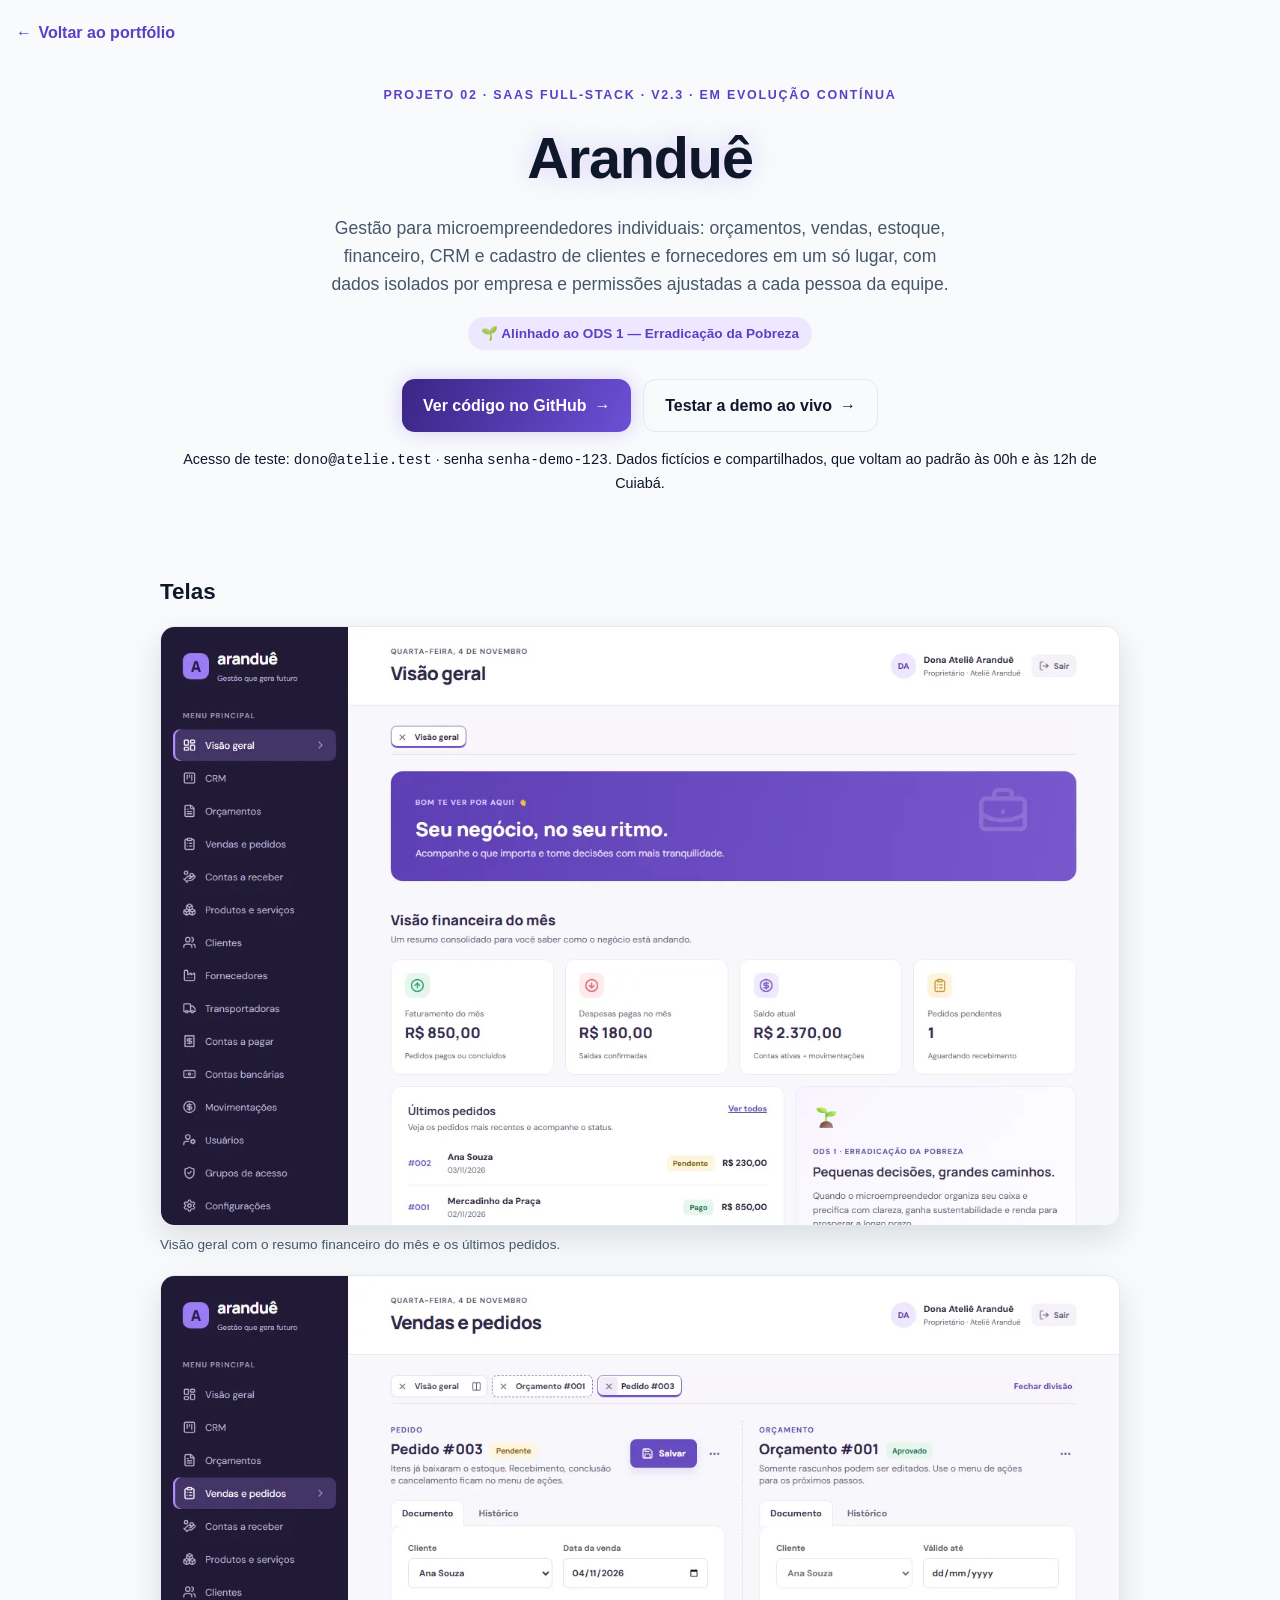
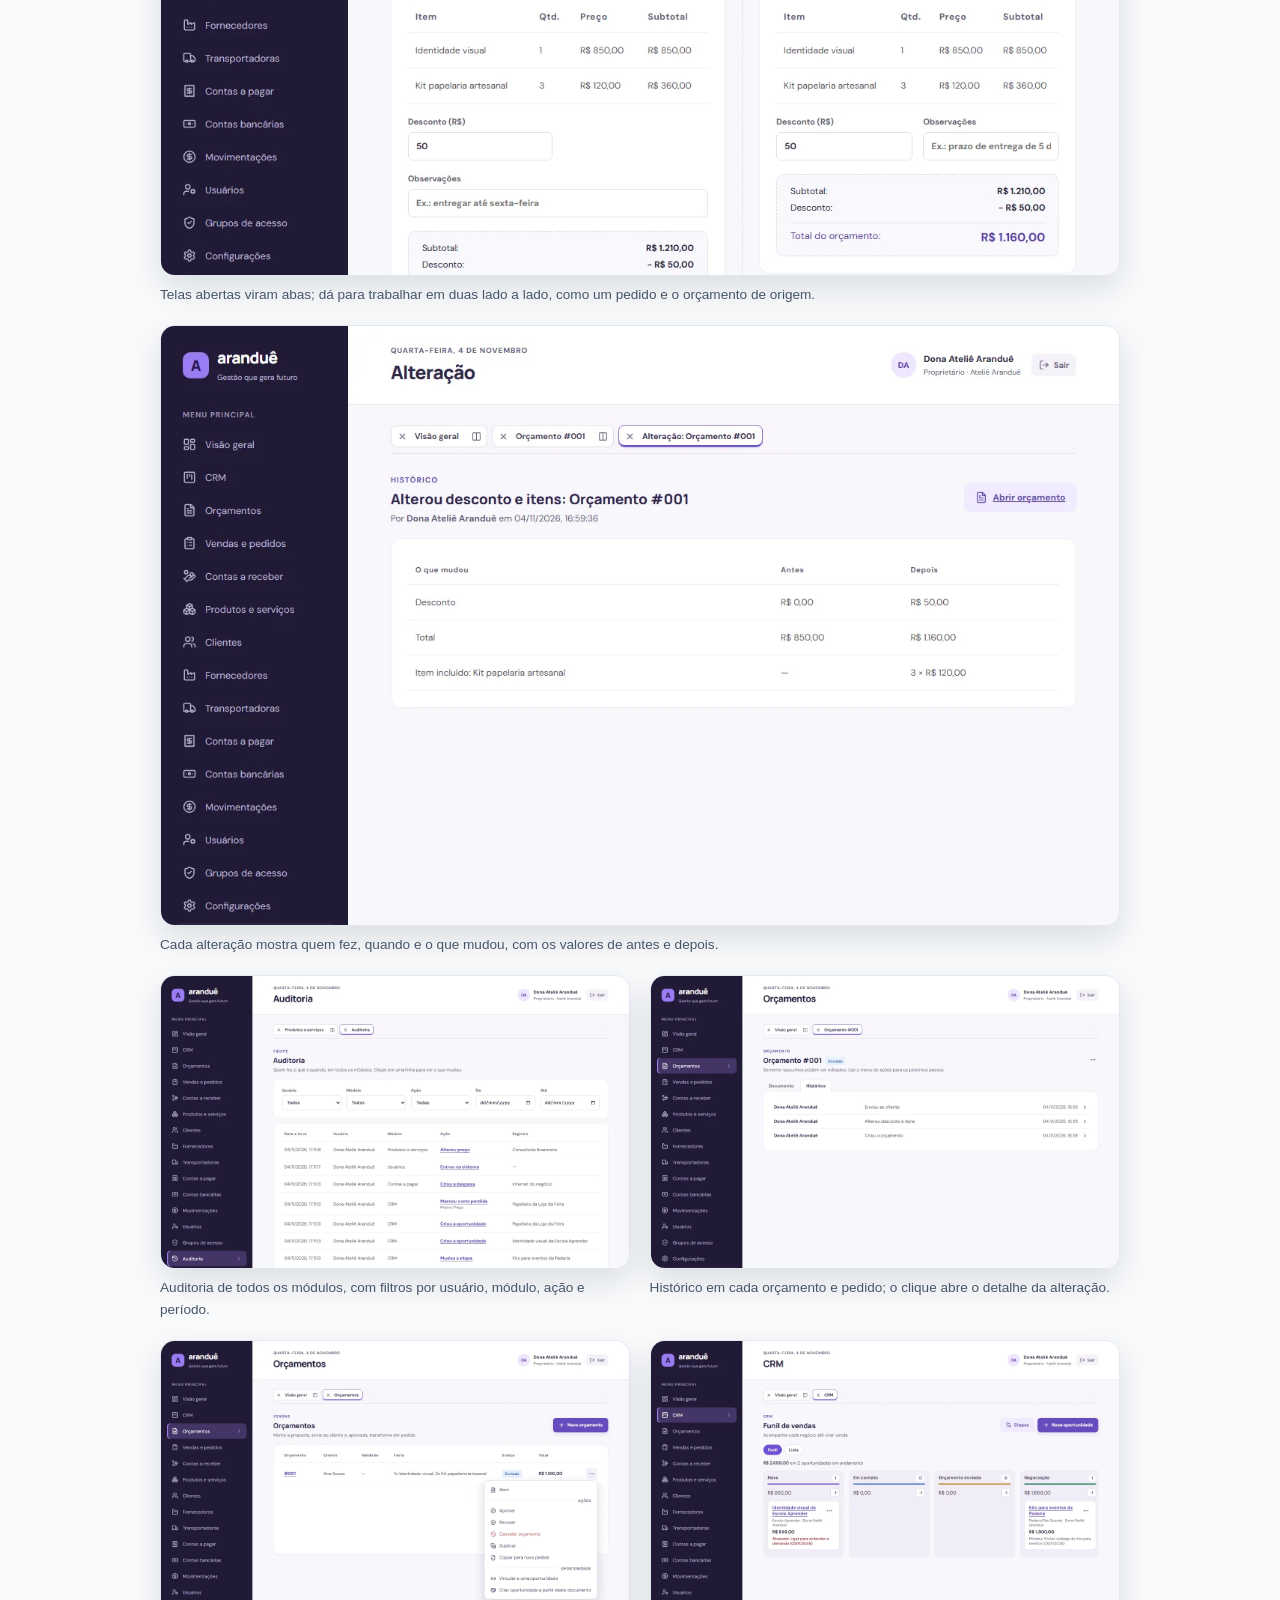
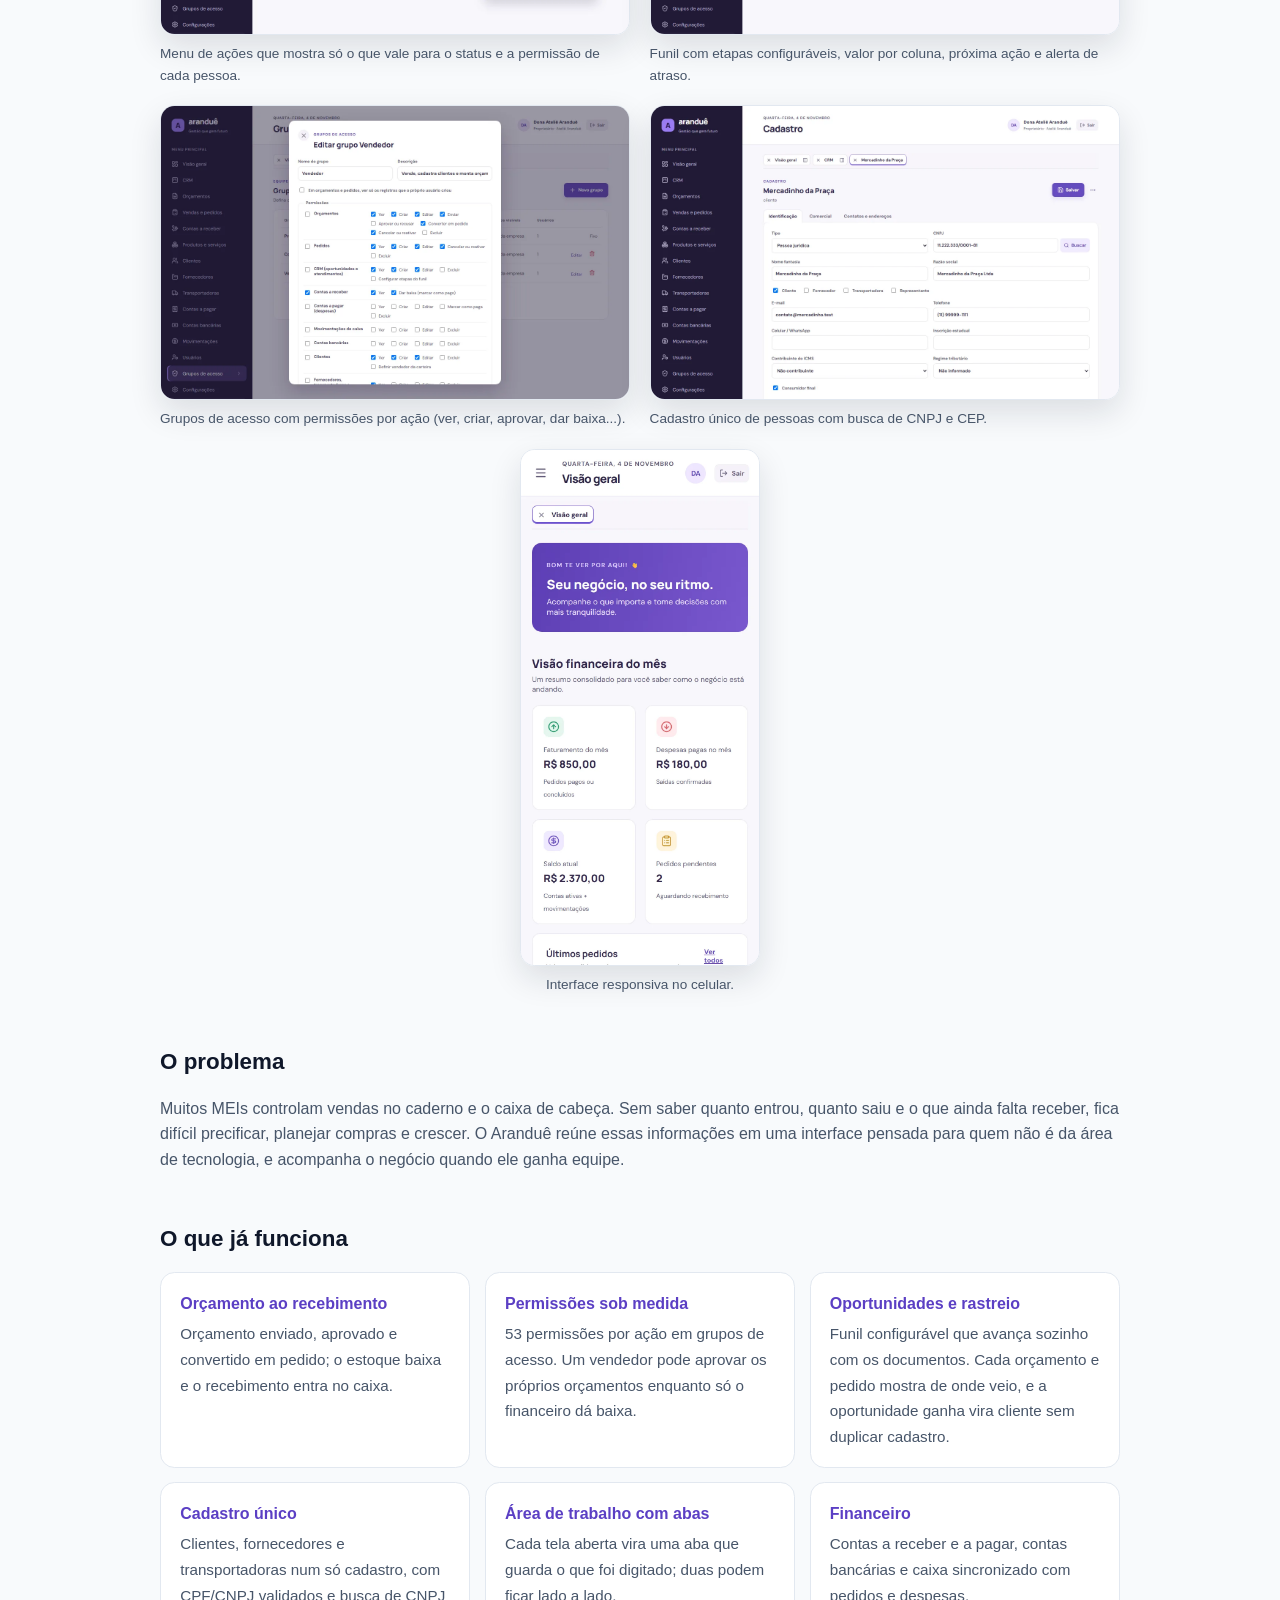
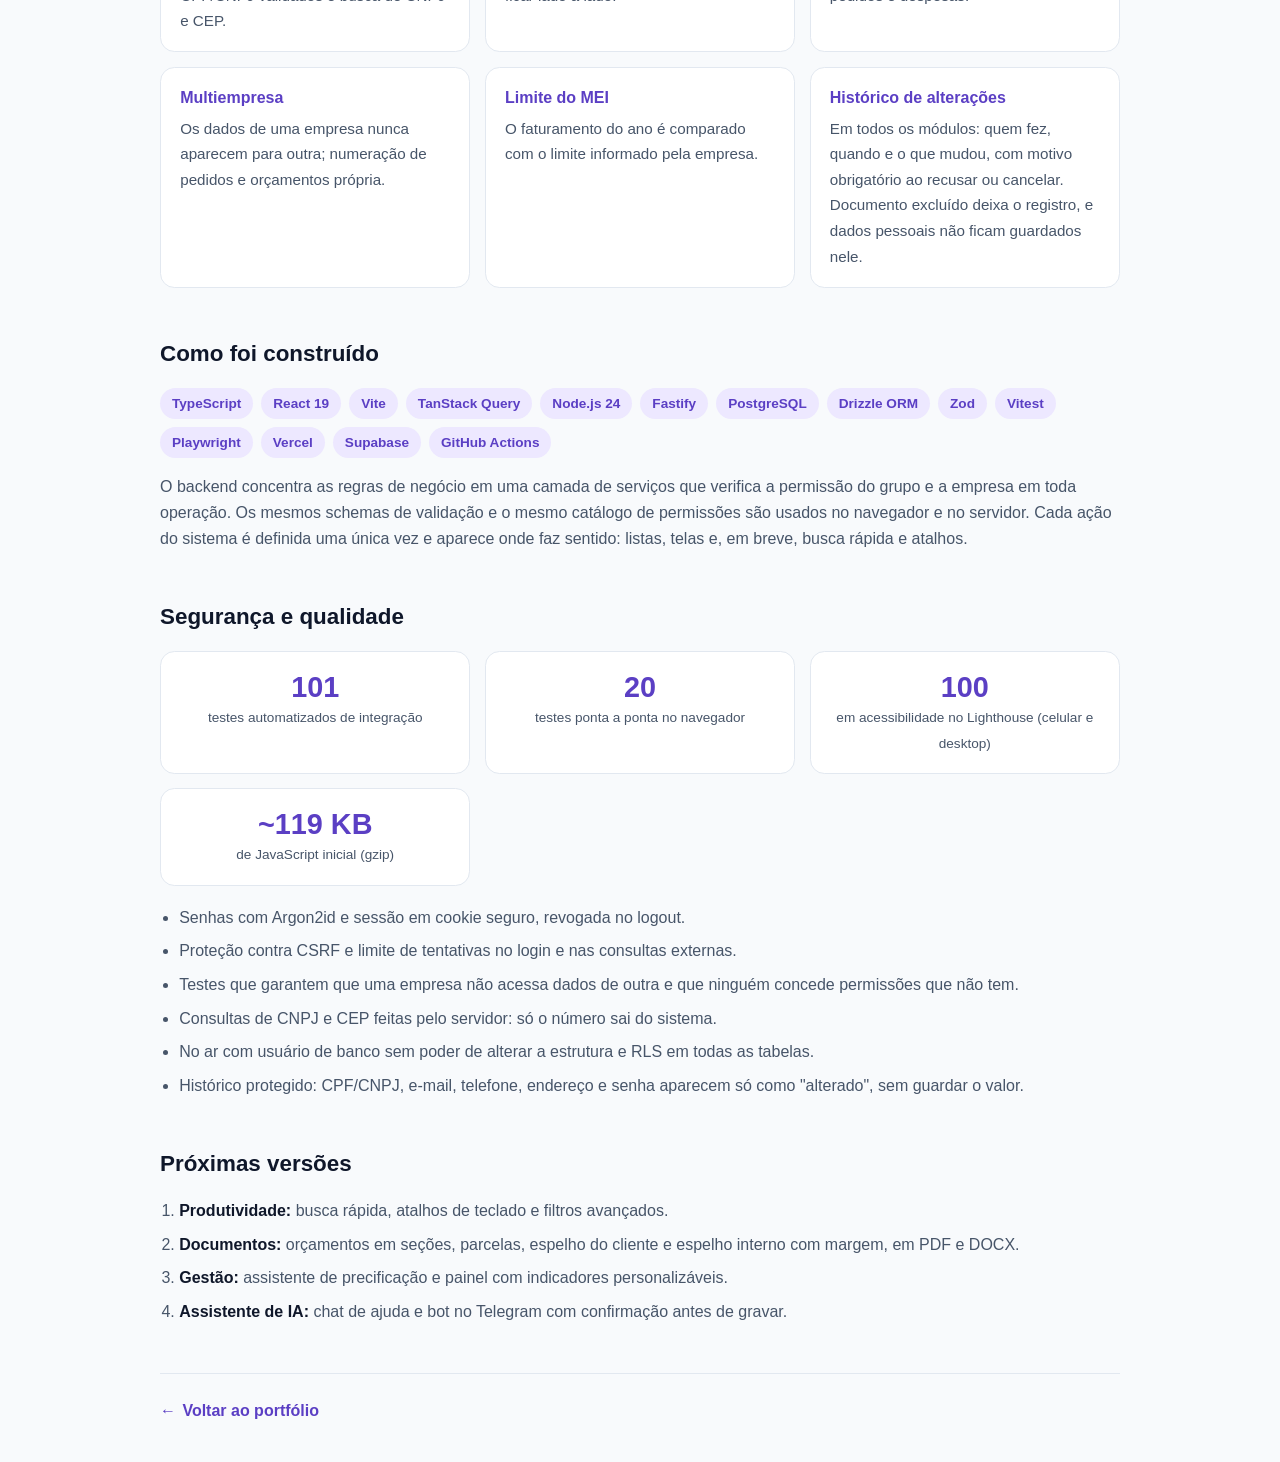
==== projetos/arandue.html @ af82938d "feat: demo ao vivo do Aranduê na vitrine Botão para a demonstração publicada, com o acesso de teste," ====
<!doctype html>
<html lang="pt-BR">
  <head>
    <meta charset="UTF-8" />
    <meta name="viewport" content="width=device-width, initial-scale=1.0" />
    <meta
      name="description"
      content="Aranduê: SaaS de gestão para MEIs com orçamentos, vendas, estoque, financeiro, CRM e histórico de alterações, multiempresa e com permissões por ação."
    />
    <title>Aranduê · Portfólio Nabor N Silva</title>
    <link rel="shortcut icon" href="../img/favicon.ico" type="image/x-icon" />
    <link rel="stylesheet" href="arandue/css/style.css" />
    <script>
      // Aplica o tema salvo no portfólio antes da página aparecer (evita piscar).
      if (localStorage.getItem("tema") === "escuro") {
        document.documentElement.classList.add("dark");
      }
    </script>
  </head>
  <body>
    <a class="voltar" href="../index.html"
      ><span aria-hidden="true">←</span> Voltar ao portfólio</a
    >

    <header class="hero">
      <p class="eyebrow">Projeto 02 · SaaS full-stack · v2.3 · em evolução contínua</p>
      <h1>Aranduê</h1>
      <p class="lead">
        Gestão para microempreendedores individuais: orçamentos, vendas,
        estoque, financeiro, CRM e cadastro de clientes e fornecedores em um só
        lugar, com dados isolados por empresa e permissões ajustadas a cada
        pessoa da equipe.
      </p>
      <p class="selo">
        <span aria-hidden="true">🌱</span> Alinhado ao ODS 1 — Erradicação da
        Pobreza
      </p>

      <div class="acoes">
        <a class="botao primario" href="https://github.com/nabornasc/Projeto-Final-Arandu-e-Recode">
          Ver código no GitHub <span aria-hidden="true">→</span>
        </a>
        <a class="botao secundario" href="https://arandue-mu.vercel.app">
          Testar a demo ao vivo <span aria-hidden="true">→</span>
        </a>
      </div>
      <p class="demo-acesso">
        Acesso de teste: <code>dono@atelie.test</code> · senha
        <code>senha-demo-123</code>. Dados fictícios e compartilhados, que voltam
        ao padrão às 00h e às 12h de Cuiabá.
      </p>
    </header>

    <main>
      <section aria-labelledby="titulo-telas">
        <h2 id="titulo-telas">Telas</h2>
        <div class="galeria">
          <figure class="galeria__larga">
            <img
              src="../img/arandue/dashboard.webp"
              alt="Visão geral do Aranduê com faturamento do mês, despesas pagas, saldo atual, pedidos pendentes e últimos pedidos."
              width="1280"
              height="800"
              loading="lazy"
            />
            <figcaption>Visão geral com o resumo financeiro do mês e os últimos pedidos.</figcaption>
          </figure>
          <figure class="galeria__larga">
            <img
              src="../img/arandue/lado-a-lado.webp"
              alt="Pedido e o orçamento que o originou abertos lado a lado, com abas das telas abertas no topo."
              width="1280"
              height="800"
              loading="lazy"
            />
            <figcaption>Telas abertas viram abas; dá para trabalhar em duas lado a lado, como um pedido e o orçamento de origem.</figcaption>
          </figure>
          <figure class="galeria__larga">
            <img
              src="../img/arandue/historico-detalhe.webp"
              alt="Detalhe de uma alteração em um orçamento: quem alterou, data e hora, e os valores de antes e depois do desconto, do total e dos itens."
              width="1280"
              height="800"
              loading="lazy"
            />
            <figcaption>Cada alteração mostra quem fez, quando e o que mudou, com os valores de antes e depois.</figcaption>
          </figure>
          <figure>
            <img
              src="../img/arandue/auditoria.webp"
              alt="Tela de auditoria com filtros por usuário, módulo, ação e período, e a lista de registros com data, hora e usuário."
              width="1280"
              height="800"
              loading="lazy"
            />
            <figcaption>Auditoria de todos os módulos, com filtros por usuário, módulo, ação e período.</figcaption>
          </figure>
          <figure>
            <img
              src="../img/arandue/historico.webp"
              alt="Aba Histórico de um orçamento com a lista de ações: criou, alterou e enviou ao cliente, com usuário e horário."
              width="1280"
              height="800"
              loading="lazy"
            />
            <figcaption>Histórico em cada orçamento e pedido; o clique abre o detalhe da alteração.</figcaption>
          </figure>
          <figure>
            <img
              src="../img/arandue/orcamentos.webp"
              alt="Lista de orçamentos com status e o menu de ações aberto: abrir, aprovar, recusar, cancelar, duplicar, copiar para pedido e vincular a uma oportunidade."
              width="1280"
              height="800"
              loading="lazy"
            />
            <figcaption>Menu de ações que mostra só o que vale para o status e a permissão de cada pessoa.</figcaption>
          </figure>
          <figure>
            <img
              src="../img/arandue/crm.webp"
              alt="Funil de vendas em colunas com oportunidades, valor total por etapa, responsável e próxima ação; ações atrasadas em destaque."
              width="1280"
              height="800"
              loading="lazy"
            />
            <figcaption>Funil com etapas configuráveis, valor por coluna, próxima ação e alerta de atraso.</figcaption>
          </figure>
          <figure>
            <img
              src="../img/arandue/permissoes.webp"
              alt="Edição de um grupo de acesso com a matriz de permissões por área e por ação."
              width="1280"
              height="800"
              loading="lazy"
            />
            <figcaption>Grupos de acesso com permissões por ação (ver, criar, aprovar, dar baixa...).</figcaption>
          </figure>
          <figure>
            <img
              src="../img/arandue/cadastro.webp"
              alt="Cadastro de cliente pessoa jurídica com CNPJ, busca na Receita, papéis e contatos."
              width="1280"
              height="800"
              loading="lazy"
            />
            <figcaption>Cadastro único de pessoas com busca de CNPJ e CEP.</figcaption>
          </figure>
          <figure class="galeria__celular">
            <img
              src="../img/arandue/mobile.webp"
              alt="Visão geral do Aranduê em tela de celular."
              width="780"
              height="1688"
              loading="lazy"
            />
            <figcaption>Interface responsiva no celular.</figcaption>
          </figure>
        </div>
      </section>

      <section aria-labelledby="titulo-problema">
        <h2 id="titulo-problema">O problema</h2>
        <p>
          Muitos MEIs controlam vendas no caderno e o caixa de cabeça. Sem
          saber quanto entrou, quanto saiu e o que ainda falta receber, fica
          difícil precificar, planejar compras e crescer. O Aranduê reúne essas
          informações em uma interface pensada para quem não é da área de
          tecnologia, e acompanha o negócio quando ele ganha equipe.
        </p>
      </section>

      <section aria-labelledby="titulo-funcionalidades">
        <h2 id="titulo-funcionalidades">O que já funciona</h2>
        <ul class="cartoes">
          <li>
            <strong>Orçamento ao recebimento</strong>
            <span
              >Orçamento enviado, aprovado e convertido em pedido; o estoque
              baixa e o recebimento entra no caixa.</span
            >
          </li>
          <li>
            <strong>Permissões sob medida</strong>
            <span
              >53 permissões por ação em grupos de acesso. Um vendedor pode
              aprovar os próprios orçamentos enquanto só o financeiro dá
              baixa.</span
            >
          </li>
          <li>
            <strong>Oportunidades e rastreio</strong>
            <span
              >Funil configurável que avança sozinho com os documentos. Cada
              orçamento e pedido mostra de onde veio, e a oportunidade ganha
              vira cliente sem duplicar cadastro.</span
            >
          </li>
          <li>
            <strong>Cadastro único</strong>
            <span
              >Clientes, fornecedores e transportadoras num só cadastro, com
              CPF/CNPJ validados e busca de CNPJ e CEP.</span
            >
          </li>
          <li>
            <strong>Área de trabalho com abas</strong>
            <span
              >Cada tela aberta vira uma aba que guarda o que foi digitado; duas
              podem ficar lado a lado.</span
            >
          </li>
          <li>
            <strong>Financeiro</strong>
            <span
              >Contas a receber e a pagar, contas bancárias e caixa
              sincronizado com pedidos e despesas.</span
            >
          </li>
          <li>
            <strong>Multiempresa</strong>
            <span
              >Os dados de uma empresa nunca aparecem para outra; numeração de
              pedidos e orçamentos própria.</span
            >
          </li>
          <li>
            <strong>Limite do MEI</strong>
            <span
              >O faturamento do ano é comparado com o limite informado pela
              empresa.</span
            >
          </li>
          <li>
            <strong>Histórico de alterações</strong>
            <span
              >Em todos os módulos: quem fez, quando e o que mudou, com motivo
              obrigatório ao recusar ou cancelar. Documento excluído deixa o
              registro, e dados pessoais não ficam guardados nele.</span
            >
          </li>
        </ul>
      </section>

      <section aria-labelledby="titulo-stack">
        <h2 id="titulo-stack">Como foi construído</h2>
        <ul class="tags" aria-label="Tecnologias">
          <li>TypeScript</li>
          <li>React 19</li>
          <li>Vite</li>
          <li>TanStack Query</li>
          <li>Node.js 24</li>
          <li>Fastify</li>
          <li>PostgreSQL</li>
          <li>Drizzle ORM</li>
          <li>Zod</li>
          <li>Vitest</li>
          <li>Playwright</li>
          <li>Vercel</li>
          <li>Supabase</li>
          <li>GitHub Actions</li>
        </ul>
        <p>
          O backend concentra as regras de negócio em uma camada de serviços
          que verifica a permissão do grupo e a empresa em toda operação. Os
          mesmos schemas de validação e o mesmo catálogo de permissões são
          usados no navegador e no servidor. Cada ação do sistema é definida
          uma única vez e aparece onde faz sentido: listas, telas e, em breve,
          busca rápida e atalhos.
        </p>
      </section>

      <section aria-labelledby="titulo-qualidade">
        <h2 id="titulo-qualidade">Segurança e qualidade</h2>
        <ul class="numeros">
          <li><strong>101</strong><span>testes automatizados de integração</span></li>
          <li><strong>20</strong><span>testes ponta a ponta no navegador</span></li>
          <li><strong>100</strong><span>em acessibilidade no Lighthouse (celular e desktop)</span></li>
          <li><strong>~119 KB</strong><span>de JavaScript inicial (gzip)</span></li>
        </ul>
        <ul class="lista">
          <li>Senhas com Argon2id e sessão em cookie seguro, revogada no logout.</li>
          <li>Proteção contra CSRF e limite de tentativas no login e nas consultas externas.</li>
          <li>Testes que garantem que uma empresa não acessa dados de outra e que ninguém concede permissões que não tem.</li>
          <li>Consultas de CNPJ e CEP feitas pelo servidor: só o número sai do sistema.</li>
          <li>No ar com usuário de banco sem poder de alterar a estrutura e RLS em todas as tabelas.</li>
          <li>Histórico protegido: CPF/CNPJ, e-mail, telefone, endereço e senha aparecem só como "alterado", sem guardar o valor.</li>
        </ul>
      </section>

      <section aria-labelledby="titulo-proximos">
        <h2 id="titulo-proximos">Próximas versões</h2>
        <ol class="roteiro">
          <li><strong>Produtividade:</strong> busca rápida, atalhos de teclado e filtros avançados.</li>
          <li><strong>Documentos:</strong> orçamentos em seções, parcelas, espelho do cliente e espelho interno com margem, em PDF e DOCX.</li>
          <li><strong>Gestão:</strong> assistente de precificação e painel com indicadores personalizáveis.</li>
          <li><strong>Assistente de IA:</strong> chat de ajuda e bot no Telegram com confirmação antes de gravar.</li>
        </ol>
      </section>
    </main>

    <footer>
      <a class="voltar" href="../index.html"
        ><span aria-hidden="true">←</span> Voltar ao portfólio</a
      >
    </footer>
  </body>
</html>
---- projetos/arandue/css/style.css ----
/* Página-vitrine do Aranduê. Segue o tema claro/escuro do portfólio (chave "tema"). */

:root {
  --fundo: #f8fafc;
  --texto: #0f172a;
  --suave: #475569;
  --cartao: #ffffff;
  --borda: #e2e8f0;
  --roxo: #5b3fc4;
  --roxo-claro: #ede8ff;
  --neon: rgba(155, 124, 244, 0.35);
  font-family: "Segoe UI", Tahoma, Geneva, Verdana, sans-serif;
}

:root.dark {
  --fundo: #0f172a;
  --texto: #e2e8f0;
  --suave: #a5b4c8;
  --cartao: #16213a;
  --borda: #26324d;
  --roxo: #c4b2ff;
  --roxo-claro: #2a2350;
  --neon: rgba(155, 124, 244, 0.45);
}

* {
  box-sizing: border-box;
}

body {
  margin: 0;
  min-height: 100vh;
  background: var(--fundo);
  color: var(--texto);
  line-height: 1.6;
  transition:
    background-color 0.3s ease,
    color 0.3s ease;
}

.voltar {
  display: inline-flex;
  gap: 0.4rem;
  margin: 1.25rem 1rem 0;
  color: var(--roxo);
  font-weight: 600;
  text-decoration: none;
}

.voltar:hover {
  text-decoration: underline;
}

.hero,
main,
footer {
  width: min(100% - 2rem, 60rem);
  margin: 0 auto;
}

.hero {
  padding: 2.5rem 0 1rem;
  text-align: center;
}

.eyebrow {
  margin: 0;
  color: var(--roxo);
  font-size: 0.78rem;
  font-weight: 700;
  letter-spacing: 0.14em;
  text-transform: uppercase;
}

.hero h1 {
  margin: 0.4rem 0 0.6rem;
  font-size: clamp(2.4rem, 7vw, 3.6rem);
  font-weight: 800;
  letter-spacing: -0.02em;
  text-shadow: 0 0 1.5rem var(--neon);
}

.lead {
  max-width: 40rem;
  margin: 0 auto;
  color: var(--suave);
  font-size: 1.1rem;
}

.selo {
  display: inline-block;
  margin: 1.2rem 0 0;
  padding: 0.35rem 0.8rem;
  border-radius: 999px;
  background: var(--roxo-claro);
  color: var(--roxo);
  font-size: 0.85rem;
  font-weight: 600;
}

.acoes {
  display: flex;
  flex-wrap: wrap;
  justify-content: center;
  gap: 0.75rem;
  margin-top: 1.8rem;
}

.botao {
  display: inline-flex;
  align-items: center;
  gap: 0.5rem;
  padding: 0.8rem 1.3rem;
  border-radius: 0.8rem;
  font-weight: 700;
  text-decoration: none;
}

.botao.primario {
  background: linear-gradient(115deg, #3b2585, #6d4fd6);
  color: #ffffff;
  box-shadow: 0 0 1.2rem var(--neon);
  transition:
    transform 0.25s ease,
    box-shadow 0.25s ease;
}

.botao.primario:hover {
  transform: translateY(-2px);
  box-shadow: 0 0 2rem var(--neon);
}

.botao.primario:focus-visible,
.voltar:focus-visible {
  outline: 3px solid var(--roxo);
  outline-offset: 4px;
}

.botao.secundario {
  border: 1px solid var(--borda);
  color: inherit;
}

.botao.secundario:hover,
.botao.secundario:focus-visible {
  border-color: currentColor;
}

.demo-acesso {
  margin-top: 1rem;
  font-size: 0.9rem;
  overflow-wrap: anywhere;
}

.botao.desativado {
  border: 1px dashed var(--borda);
  color: var(--suave);
  cursor: not-allowed;
}

section {
  margin-top: 3rem;
}

h2 {
  margin: 0 0 1rem;
  font-size: 1.4rem;
}

section > p {
  color: var(--suave);
}

/* Galeria */

.galeria {
  display: grid;
  grid-template-columns: repeat(2, minmax(0, 1fr));
  gap: 1.2rem;
}

.galeria figure {
  margin: 0;
}

.galeria img {
  display: block;
  width: 100%;
  height: auto;
  border: 1px solid var(--borda);
  border-radius: 0.9rem;
  box-shadow: 0 0.8rem 2rem rgba(15, 23, 42, 0.12);
}

.galeria figcaption {
  margin-top: 0.5rem;
  color: var(--suave);
  font-size: 0.85rem;
}

.galeria__larga,
.galeria__celular {
  grid-column: 1 / -1;
}

.galeria__celular img {
  max-width: 15rem;
  margin: 0 auto;
}

.galeria__celular figcaption {
  text-align: center;
}

/* Cartões de funcionalidades */

.cartoes {
  display: grid;
  grid-template-columns: repeat(auto-fit, minmax(15rem, 1fr));
  gap: 0.9rem;
  margin: 0;
  padding: 0;
  list-style: none;
}

.cartoes li {
  padding: 1.1rem 1.2rem;
  border: 1px solid var(--borda);
  border-radius: 0.9rem;
  background: var(--cartao);
}

.cartoes strong {
  display: block;
  margin-bottom: 0.3rem;
  color: var(--roxo);
}

.cartoes span {
  color: var(--suave);
  font-size: 0.95rem;
}

/* Tecnologias */

.tags {
  display: flex;
  flex-wrap: wrap;
  gap: 0.5rem;
  margin: 0 0 1rem;
  padding: 0;
  list-style: none;
}

.tags li {
  padding: 0.3rem 0.75rem;
  border-radius: 999px;
  background: var(--roxo-claro);
  color: var(--roxo);
  font-size: 0.85rem;
  font-weight: 600;
}

/* Números */

.numeros {
  display: grid;
  grid-template-columns: repeat(3, 1fr);
  gap: 0.9rem;
  margin: 0 0 1.2rem;
  padding: 0;
  list-style: none;
}

.numeros li {
  padding: 1.1rem;
  border: 1px solid var(--borda);
  border-radius: 0.9rem;
  background: var(--cartao);
  text-align: center;
}

.numeros strong {
  display: block;
  color: var(--roxo);
  font-size: 1.8rem;
  line-height: 1.2;
}

.numeros span {
  color: var(--suave);
  font-size: 0.85rem;
}

.lista,
.roteiro {
  margin: 0;
  padding-left: 1.2rem;
  color: var(--suave);
}

.lista li,
.roteiro li {
  margin-bottom: 0.5rem;
}

.roteiro strong {
  color: var(--texto);
}

footer {
  margin-top: 3rem;
  padding: 1.5rem 0 2.5rem;
  border-top: 1px solid var(--borda);
}

footer .voltar {
  margin: 0;
}

@media (max-width: 640px) {
  .galeria,
  .numeros {
    grid-template-columns: 1fr;
  }

  .hero {
    padding-top: 1.5rem;
  }
}

@media (prefers-reduced-motion: reduce) {
  body,
  .botao.primario {
    transition: none;
  }

  .botao.primario:hover {
    transform: none;
  }
}
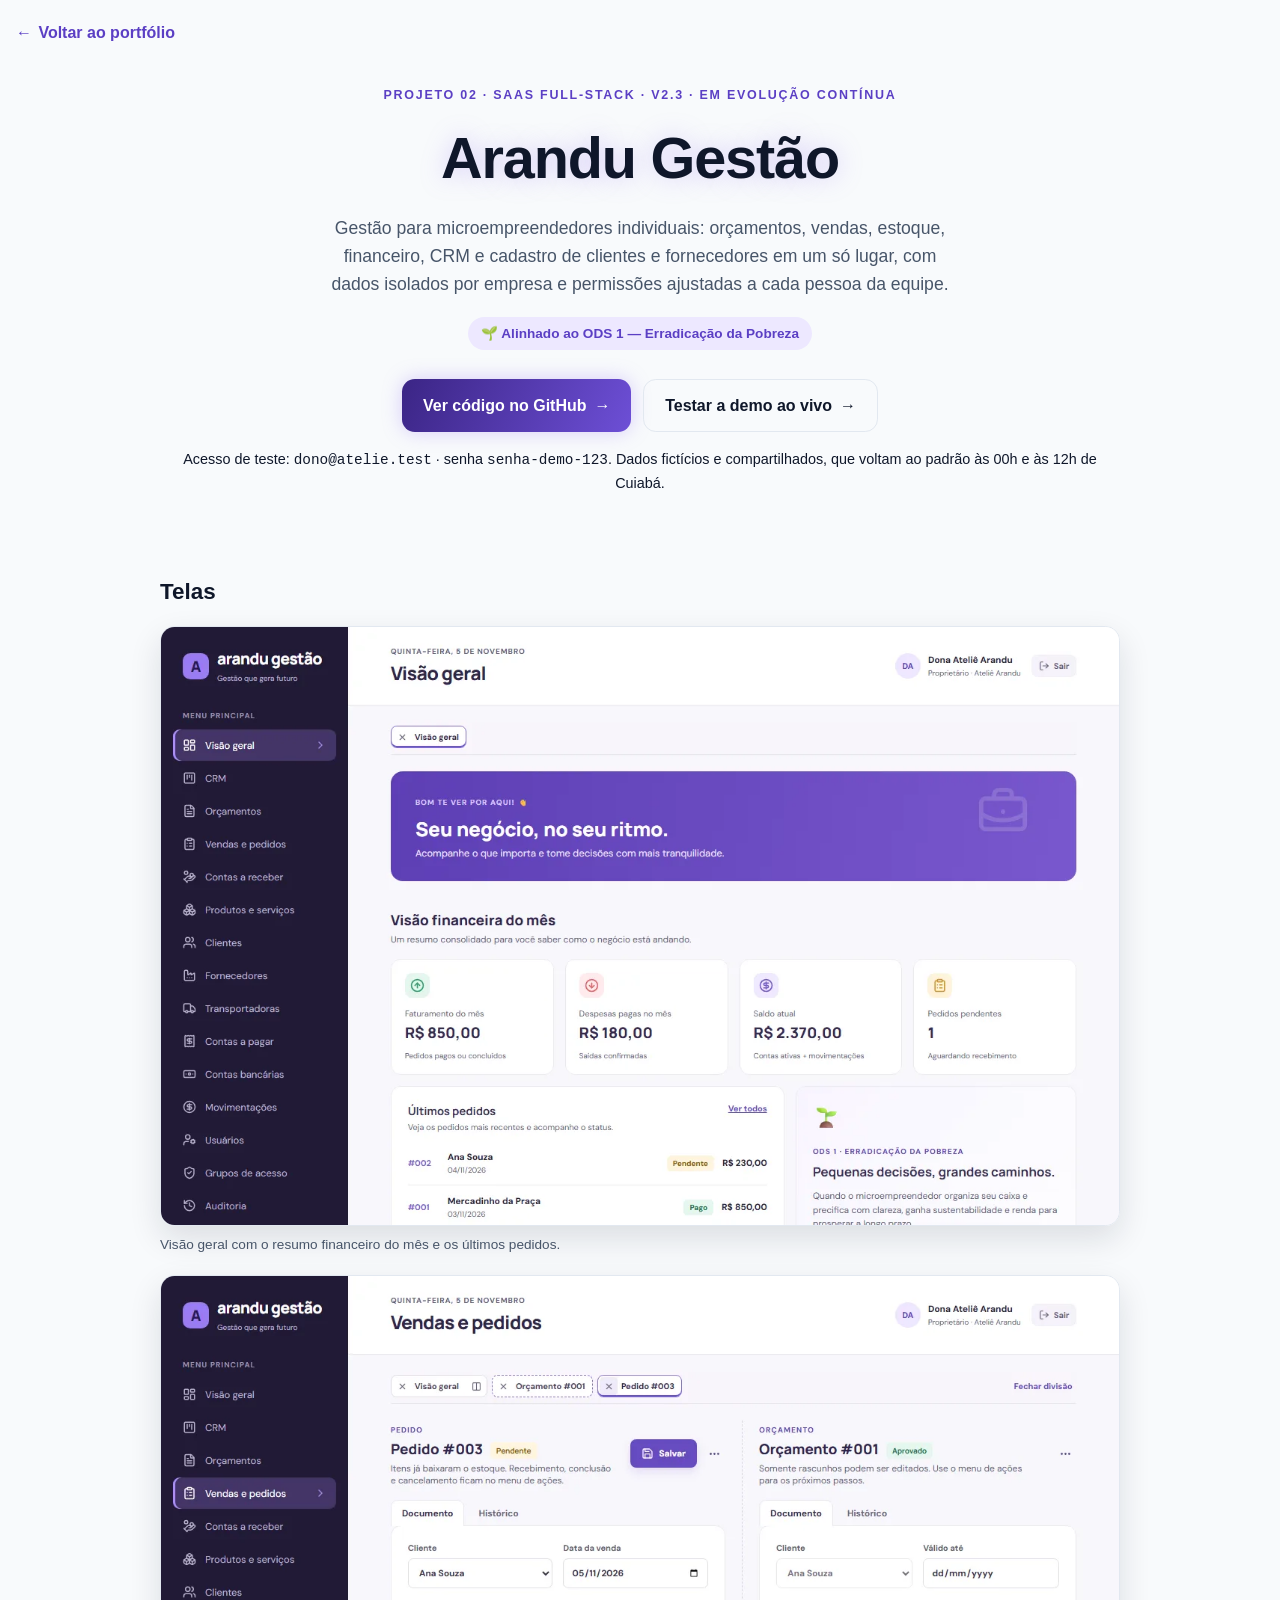
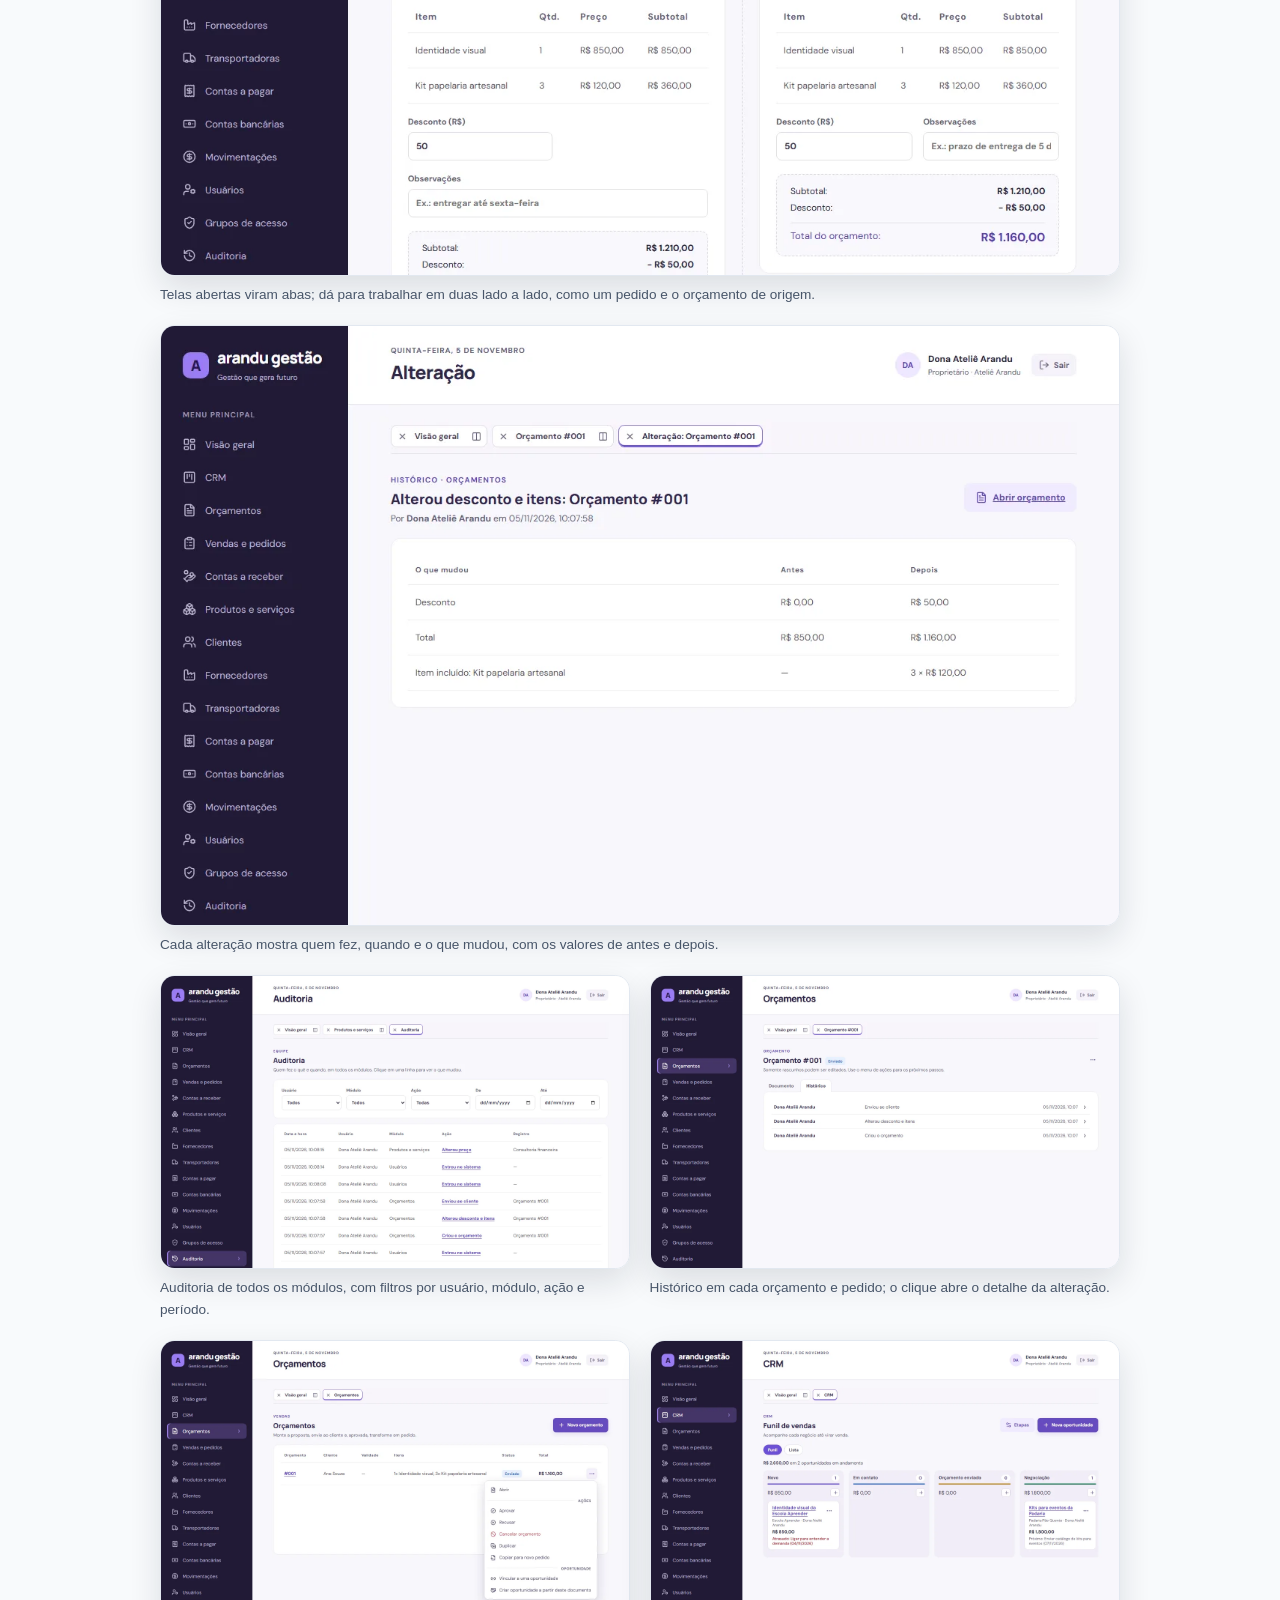
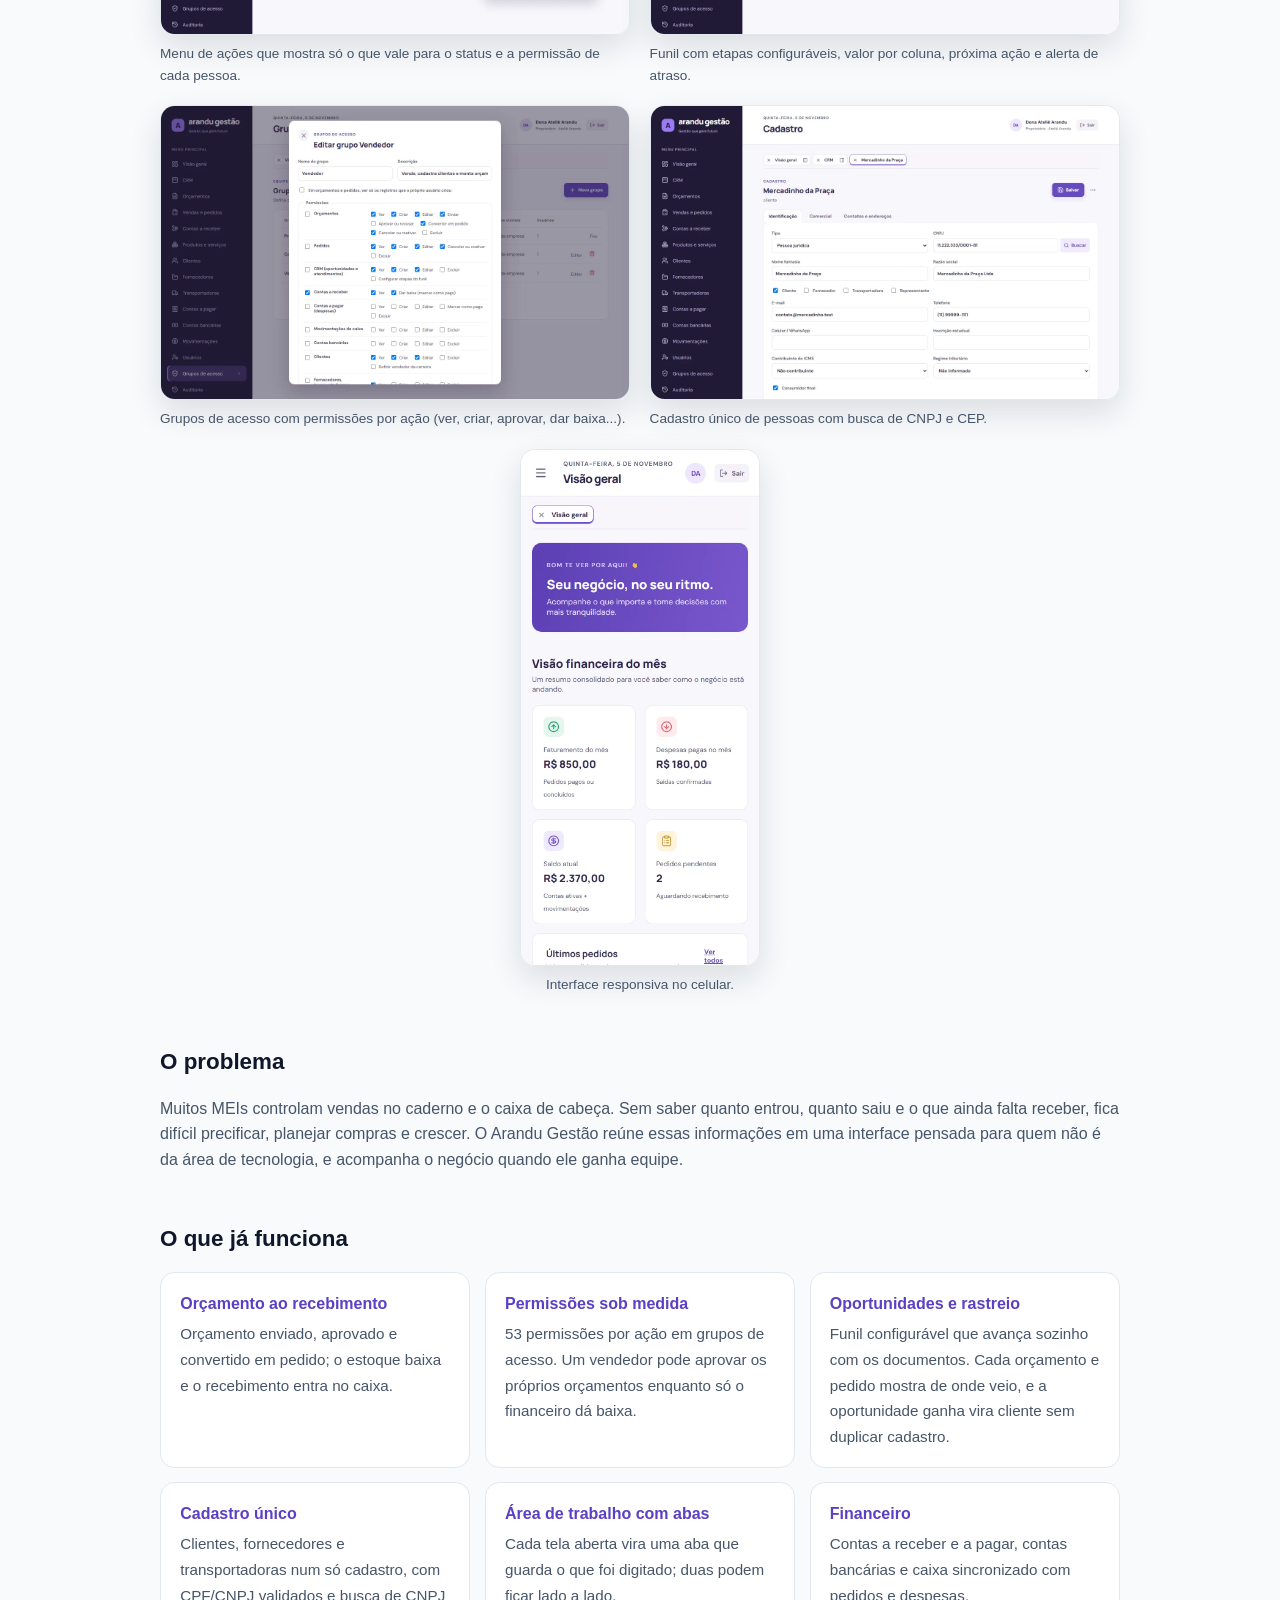
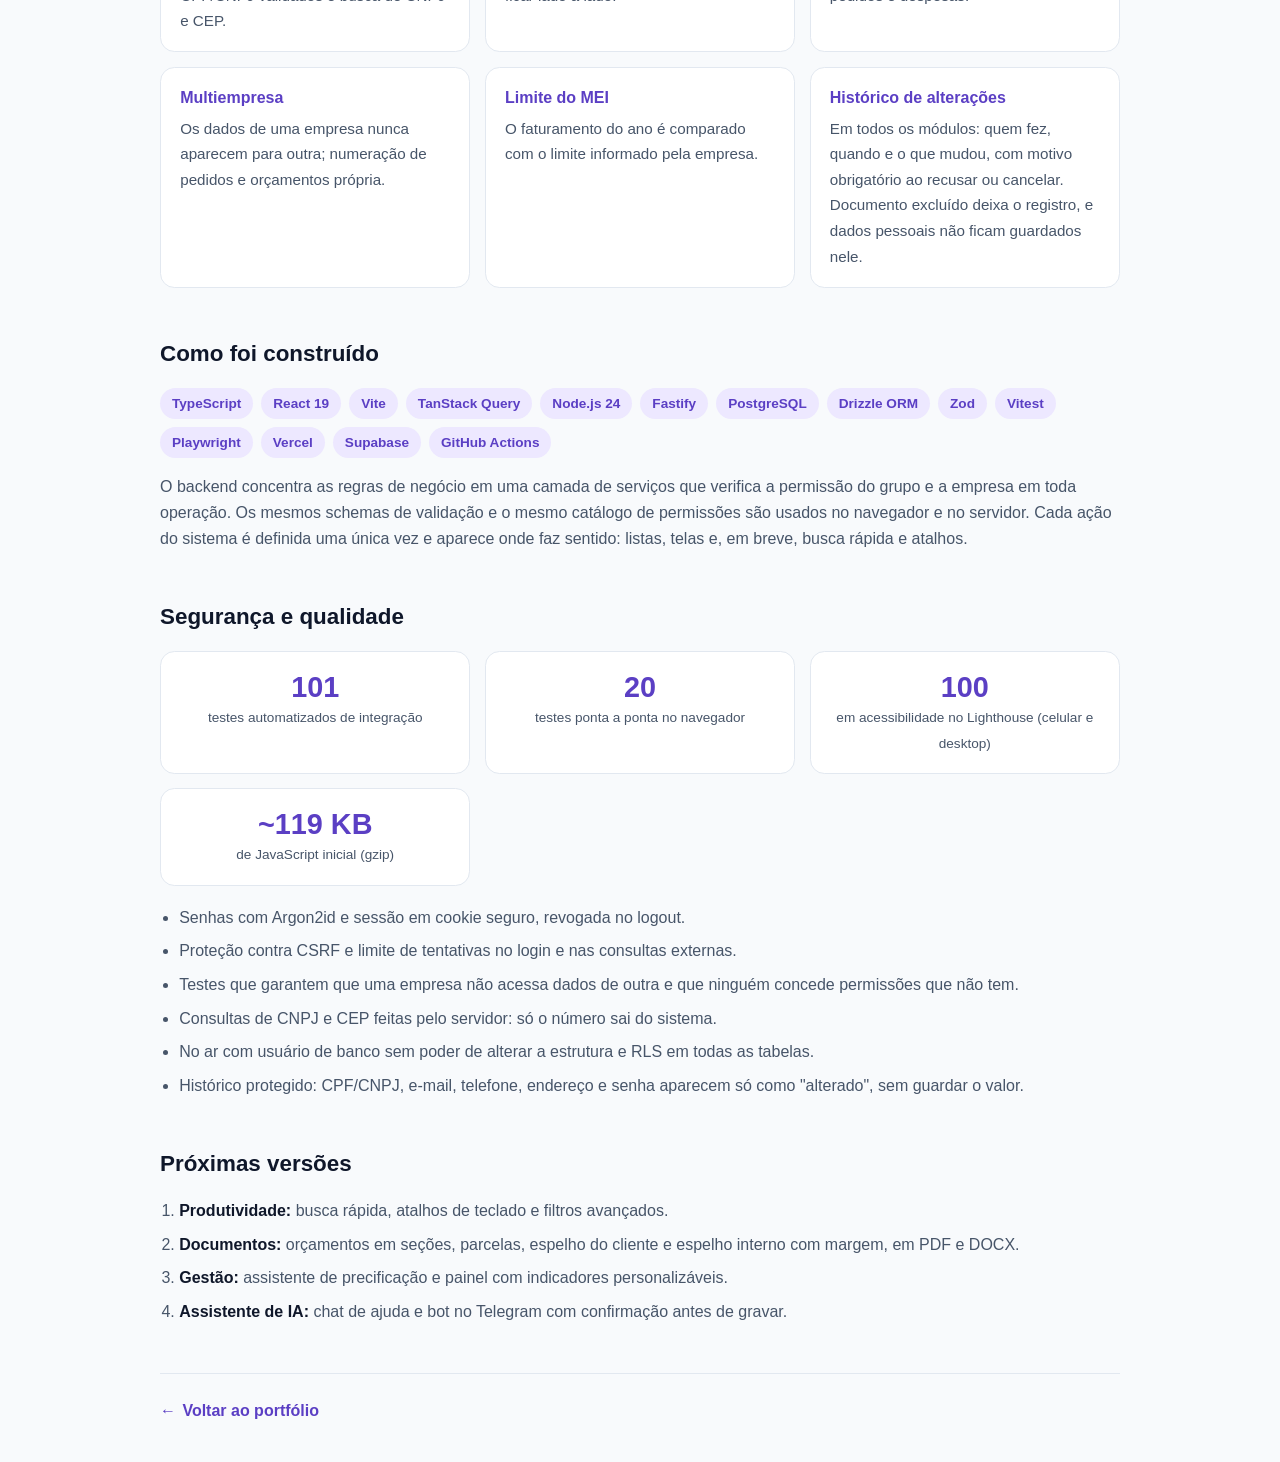
==== commit 154d4862: "feat: Aranduê agora é Arandu Gestão Novo nome na página inicial e na vitrine, telas recapturadas e l" ====
--- a/projetos/arandue.html
+++ b/projetos/arandue.html
@@ -5,9 +5,9 @@
     <meta name="viewport" content="width=device-width, initial-scale=1.0" />
     <meta
       name="description"
-      content="Aranduê: SaaS de gestão para MEIs com orçamentos, vendas, estoque, financeiro, CRM e histórico de alterações, multiempresa e com permissões por ação."
+      content="Arandu Gestão: SaaS de gestão para MEIs com orçamentos, vendas, estoque, financeiro, CRM e histórico de alterações, multiempresa e com permissões por ação."
     />
-    <title>Aranduê · Portfólio Nabor N Silva</title>
+    <title>Arandu Gestão · Portfólio Nabor N Silva</title>
     <link rel="shortcut icon" href="../img/favicon.ico" type="image/x-icon" />
     <link rel="stylesheet" href="arandue/css/style.css" />
     <script>
@@ -24,7 +24,7 @@
 
     <header class="hero">
       <p class="eyebrow">Projeto 02 · SaaS full-stack · v2.3 · em evolução contínua</p>
-      <h1>Aranduê</h1>
+      <h1>Arandu Gestão</h1>
       <p class="lead">
         Gestão para microempreendedores individuais: orçamentos, vendas,
         estoque, financeiro, CRM e cadastro de clientes e fornecedores em um só
@@ -40,7 +40,7 @@
         <a class="botao primario" href="https://github.com/nabornasc/Projeto-Final-Arandu-e-Recode">
           Ver código no GitHub <span aria-hidden="true">→</span>
         </a>
-        <a class="botao secundario" href="https://arandue-mu.vercel.app">
+        <a class="botao secundario" href="https://arandu-gestao.vercel.app">
           Testar a demo ao vivo <span aria-hidden="true">→</span>
         </a>
       </div>
@@ -58,7 +58,7 @@
           <figure class="galeria__larga">
             <img
               src="../img/arandue/dashboard.webp"
-              alt="Visão geral do Aranduê com faturamento do mês, despesas pagas, saldo atual, pedidos pendentes e últimos pedidos."
+              alt="Visão geral do Arandu Gestão com faturamento do mês, despesas pagas, saldo atual, pedidos pendentes e últimos pedidos."
               width="1280"
               height="800"
               loading="lazy"
@@ -148,7 +148,7 @@
           <figure class="galeria__celular">
             <img
               src="../img/arandue/mobile.webp"
-              alt="Visão geral do Aranduê em tela de celular."
+              alt="Visão geral do Arandu Gestão em tela de celular."
               width="780"
               height="1688"
               loading="lazy"
@@ -163,7 +163,7 @@
         <p>
           Muitos MEIs controlam vendas no caderno e o caixa de cabeça. Sem
           saber quanto entrou, quanto saiu e o que ainda falta receber, fica
-          difícil precificar, planejar compras e crescer. O Aranduê reúne essas
+          difícil precificar, planejar compras e crescer. O Arandu Gestão reúne essas
           informações em uma interface pensada para quem não é da área de
           tecnologia, e acompanha o negócio quando ele ganha equipe.
         </p>
--- a/projetos/arandue/css/style.css
+++ b/projetos/arandue/css/style.css
@@ -1,4 +1,4 @@
-/* Página-vitrine do Aranduê. Segue o tema claro/escuro do portfólio (chave "tema"). */
+/* Página-vitrine do Arandu Gestão. Segue o tema claro/escuro do portfólio (chave "tema"). */
 
 :root {
   --fundo: #f8fafc;
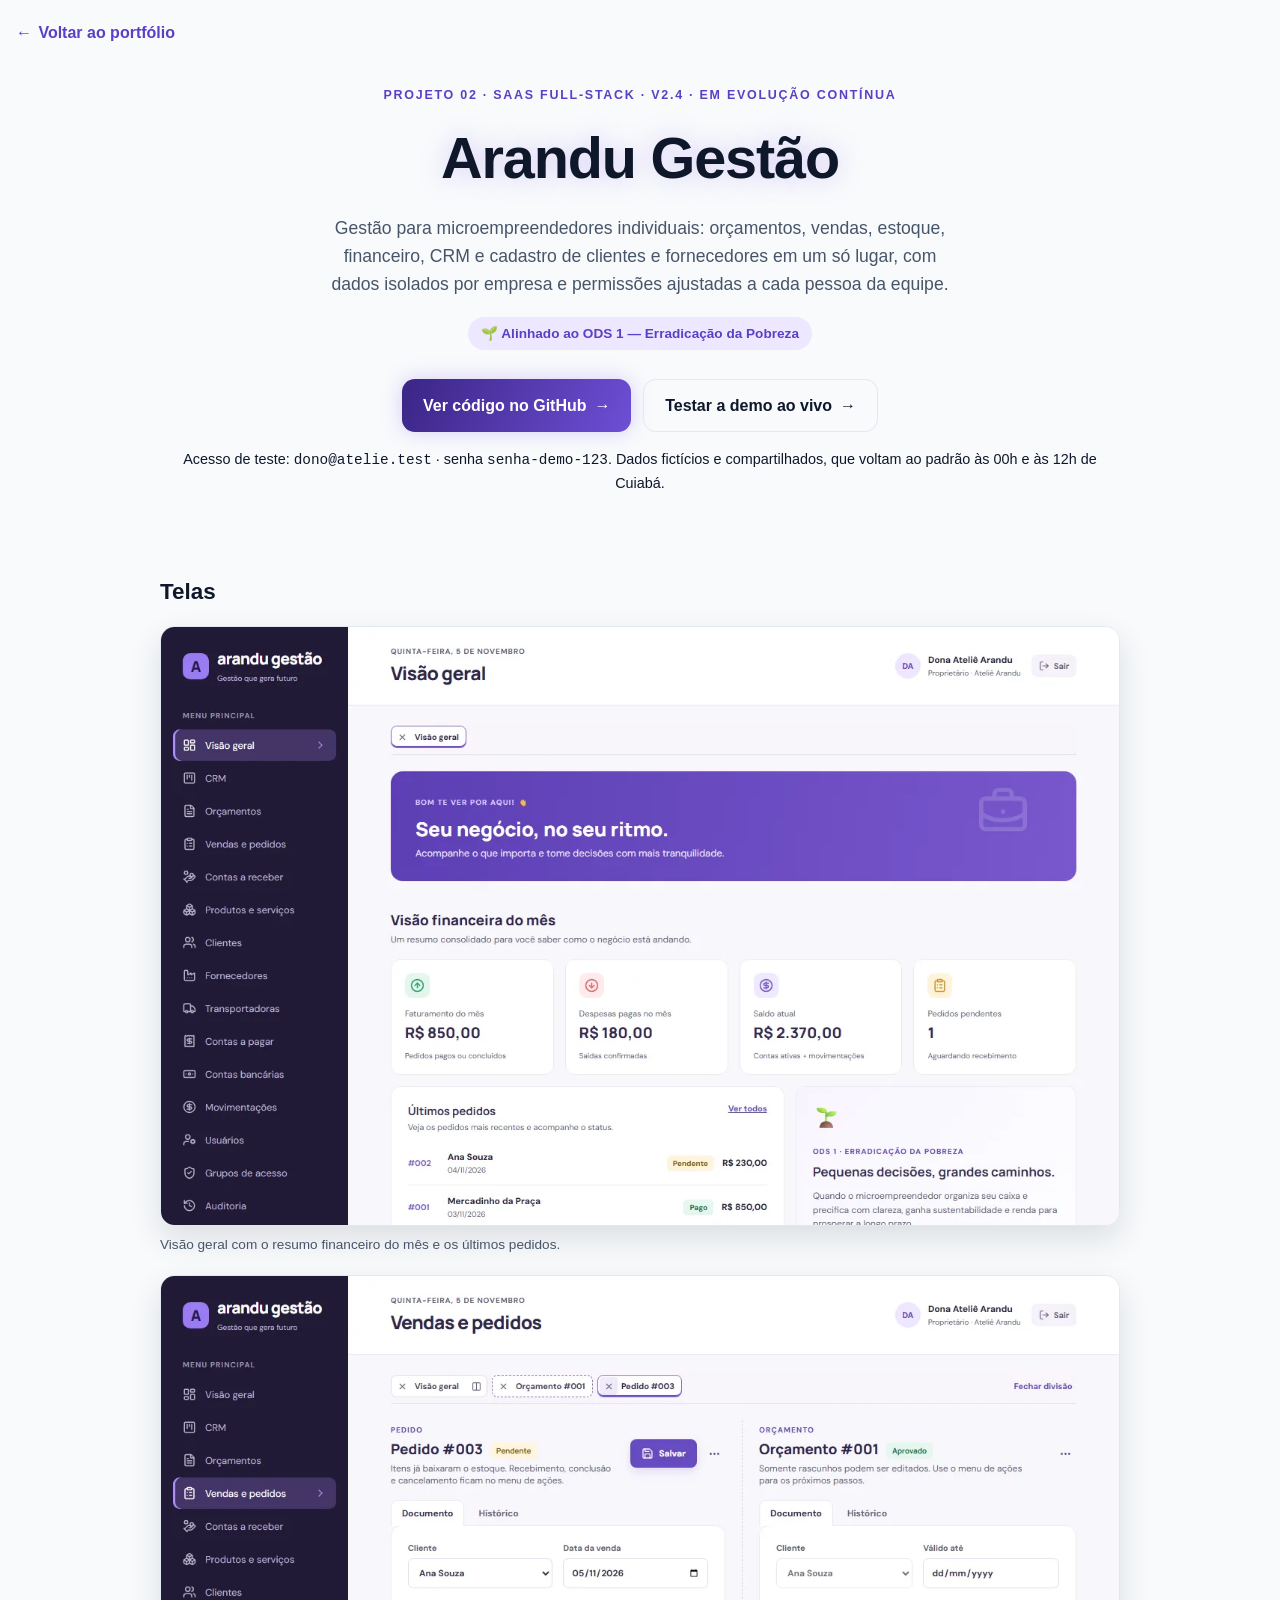
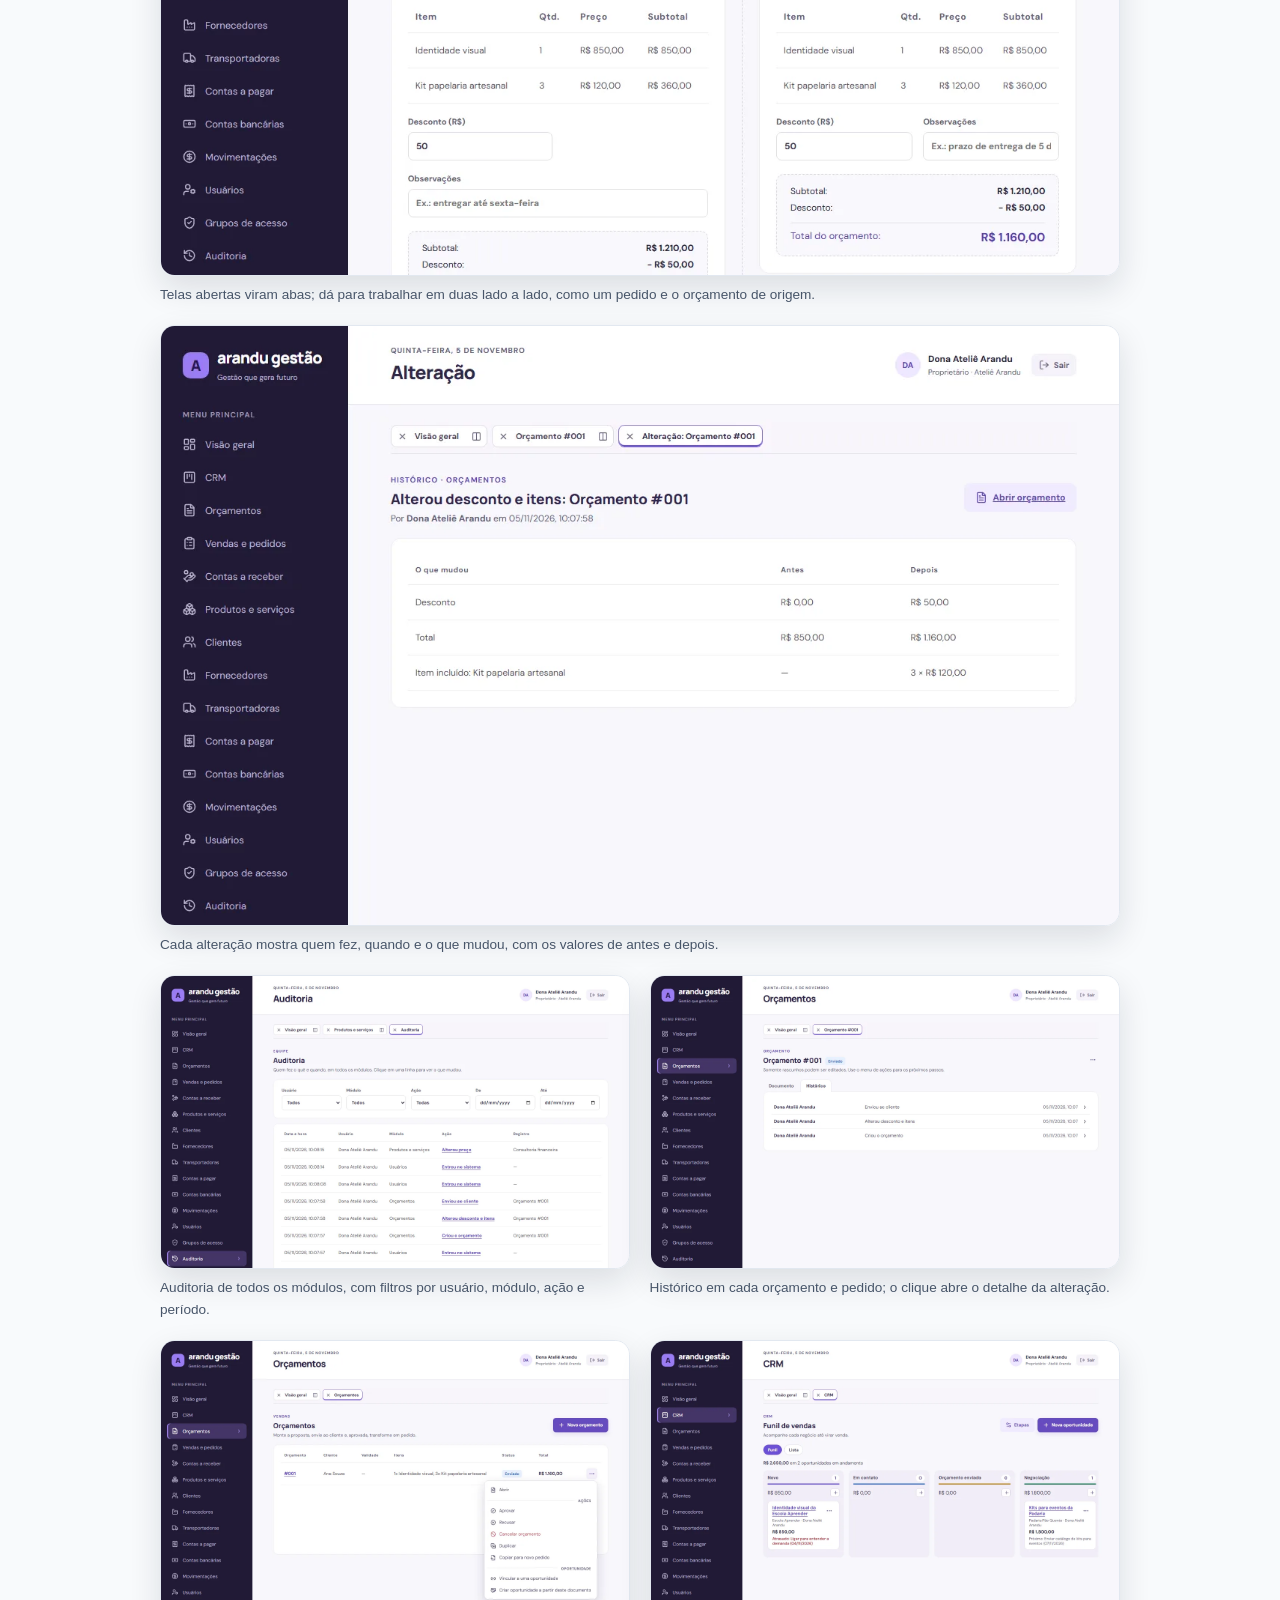
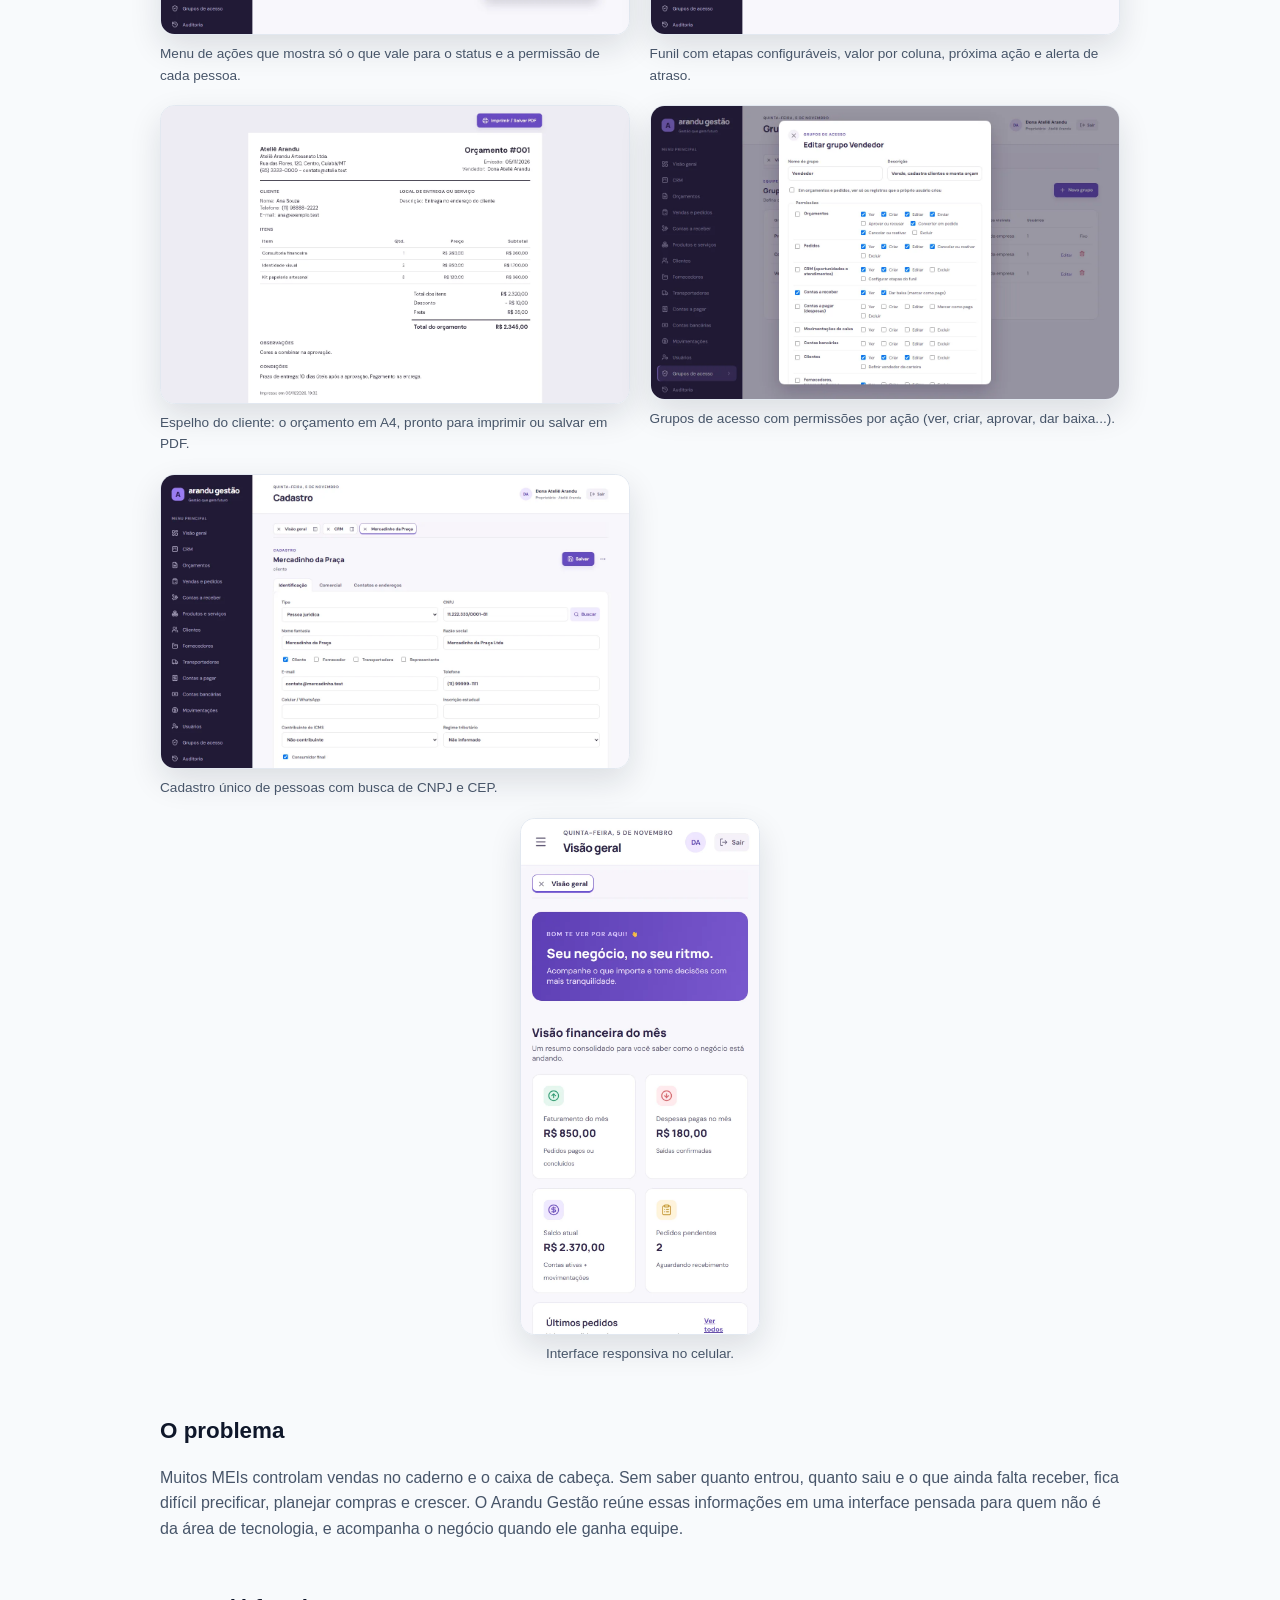
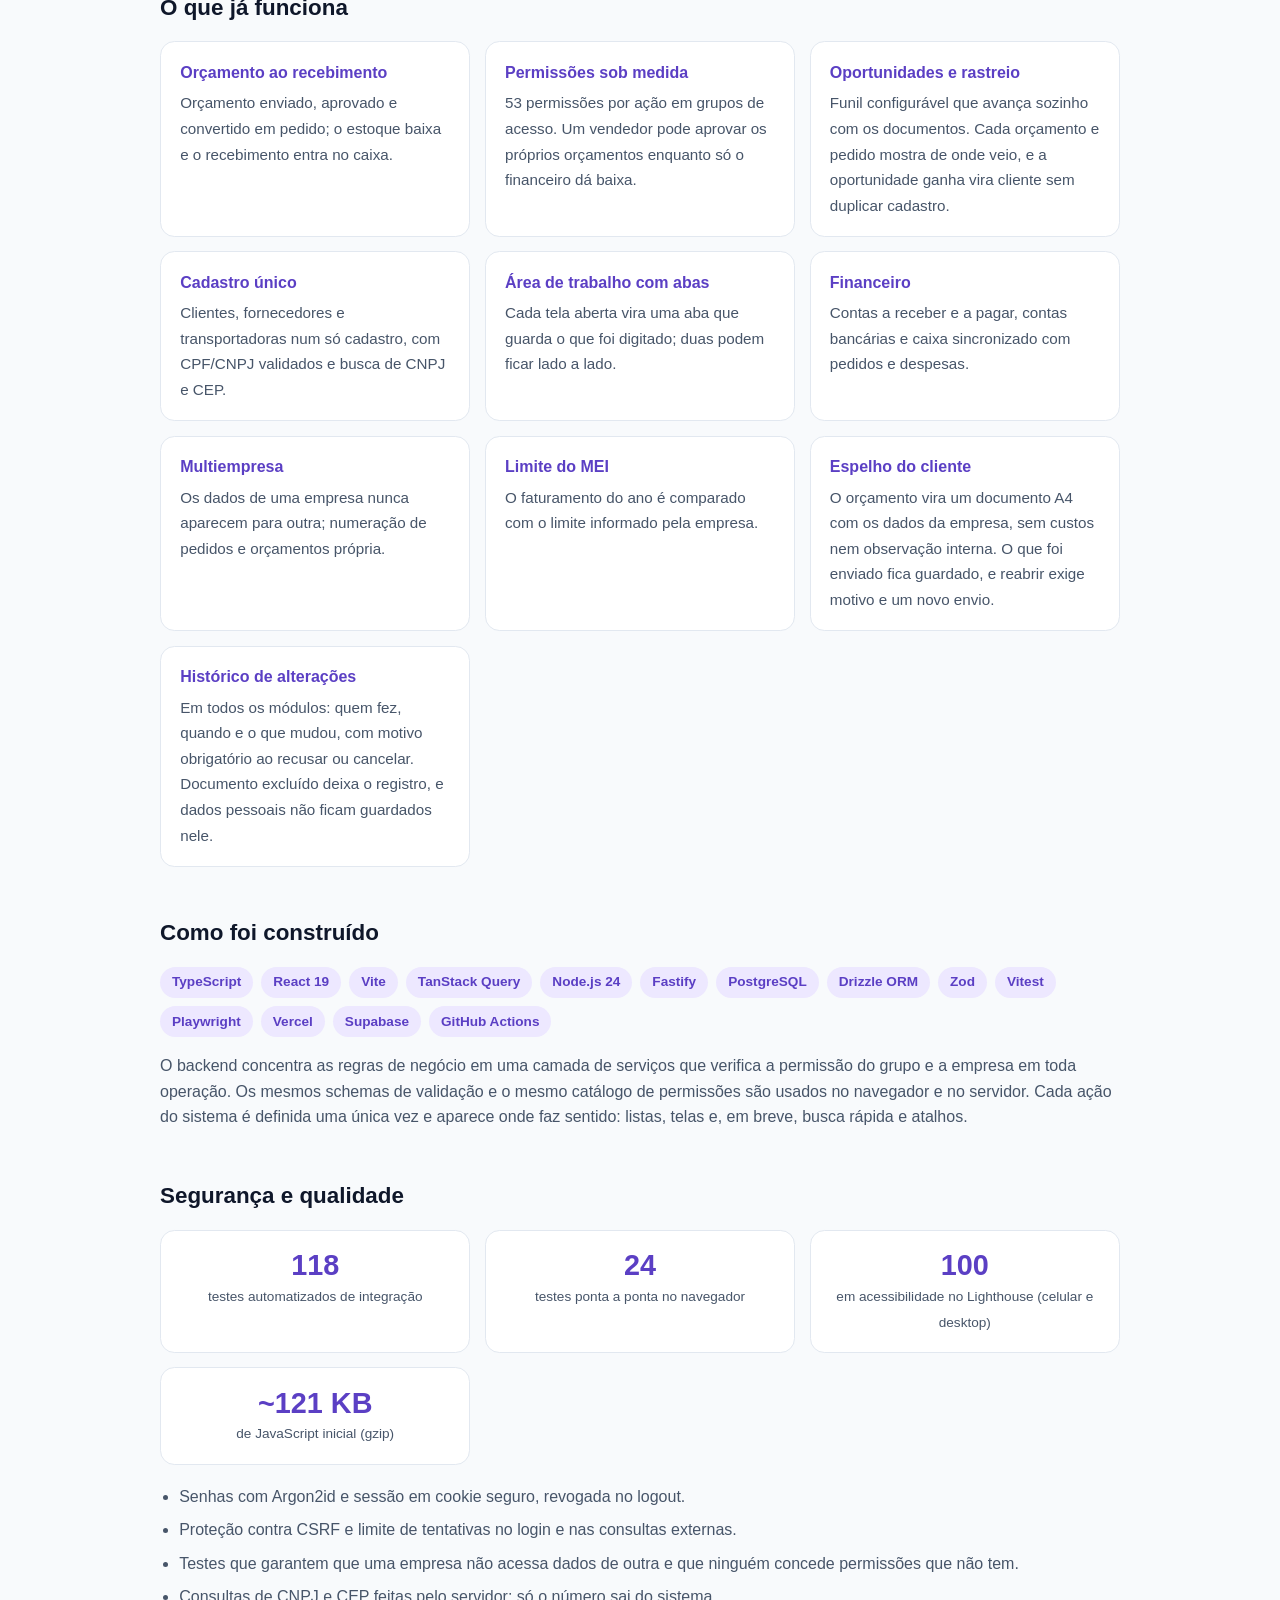
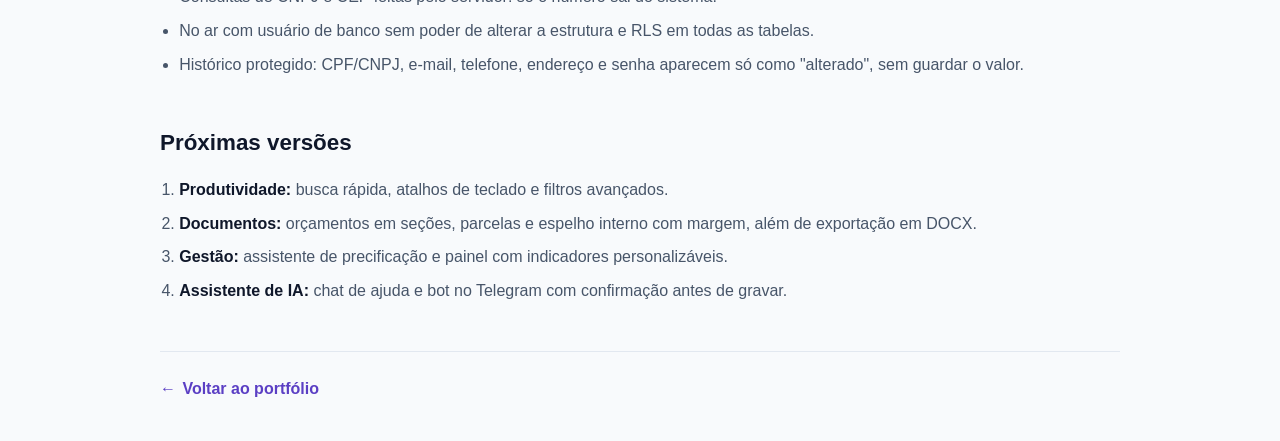
==== commit b68a1fe1: "feat: vitrine do Arandu Gestão atualizada para a v2.4 com o espelho do cliente Co-Authored-By: Claud" ====
--- a/projetos/arandue.html
+++ b/projetos/arandue.html
@@ -23,7 +23,7 @@
     >
 
     <header class="hero">
-      <p class="eyebrow">Projeto 02 · SaaS full-stack · v2.3 · em evolução contínua</p>
+      <p class="eyebrow">Projeto 02 · SaaS full-stack · v2.4 · em evolução contínua</p>
       <h1>Arandu Gestão</h1>
       <p class="lead">
         Gestão para microempreendedores individuais: orçamentos, vendas,
@@ -37,7 +37,7 @@
       </p>
 
       <div class="acoes">
-        <a class="botao primario" href="https://github.com/nabornasc/Projeto-Final-Arandu-e-Recode">
+        <a class="botao primario" href="https://github.com/nabornasc/arandu-gestao">
           Ver código no GitHub <span aria-hidden="true">→</span>
         </a>
         <a class="botao secundario" href="https://arandu-gestao.vercel.app">
@@ -127,6 +127,16 @@
           </figure>
           <figure>
             <img
+              src="../img/arandue/espelho.webp"
+              alt="Orçamento em formato A4 com dados da empresa e do cliente, itens, frete, total e condições, pronto para imprimir."
+              width="1265"
+              height="800"
+              loading="lazy"
+            />
+            <figcaption>Espelho do cliente: o orçamento em A4, pronto para imprimir ou salvar em PDF.</figcaption>
+          </figure>
+          <figure>
+            <img
               src="../img/arandue/permissoes.webp"
               alt="Edição de um grupo de acesso com a matriz de permissões por área e por ação."
               width="1280"
@@ -228,6 +238,14 @@
             <span
               >O faturamento do ano é comparado com o limite informado pela
               empresa.</span
+            >
+          </li>
+          <li>
+            <strong>Espelho do cliente</strong>
+            <span
+              >O orçamento vira um documento A4 com os dados da empresa, sem
+              custos nem observação interna. O que foi enviado fica guardado, e
+              reabrir exige motivo e um novo envio.</span
             >
           </li>
           <li>
@@ -272,10 +290,10 @@
       <section aria-labelledby="titulo-qualidade">
         <h2 id="titulo-qualidade">Segurança e qualidade</h2>
         <ul class="numeros">
-          <li><strong>101</strong><span>testes automatizados de integração</span></li>
-          <li><strong>20</strong><span>testes ponta a ponta no navegador</span></li>
+          <li><strong>118</strong><span>testes automatizados de integração</span></li>
+          <li><strong>24</strong><span>testes ponta a ponta no navegador</span></li>
           <li><strong>100</strong><span>em acessibilidade no Lighthouse (celular e desktop)</span></li>
-          <li><strong>~119 KB</strong><span>de JavaScript inicial (gzip)</span></li>
+          <li><strong>~121 KB</strong><span>de JavaScript inicial (gzip)</span></li>
         </ul>
         <ul class="lista">
           <li>Senhas com Argon2id e sessão em cookie seguro, revogada no logout.</li>
@@ -291,7 +309,7 @@
         <h2 id="titulo-proximos">Próximas versões</h2>
         <ol class="roteiro">
           <li><strong>Produtividade:</strong> busca rápida, atalhos de teclado e filtros avançados.</li>
-          <li><strong>Documentos:</strong> orçamentos em seções, parcelas, espelho do cliente e espelho interno com margem, em PDF e DOCX.</li>
+          <li><strong>Documentos:</strong> orçamentos em seções, parcelas e espelho interno com margem, além de exportação em DOCX.</li>
           <li><strong>Gestão:</strong> assistente de precificação e painel com indicadores personalizáveis.</li>
           <li><strong>Assistente de IA:</strong> chat de ajuda e bot no Telegram com confirmação antes de gravar.</li>
         </ol>
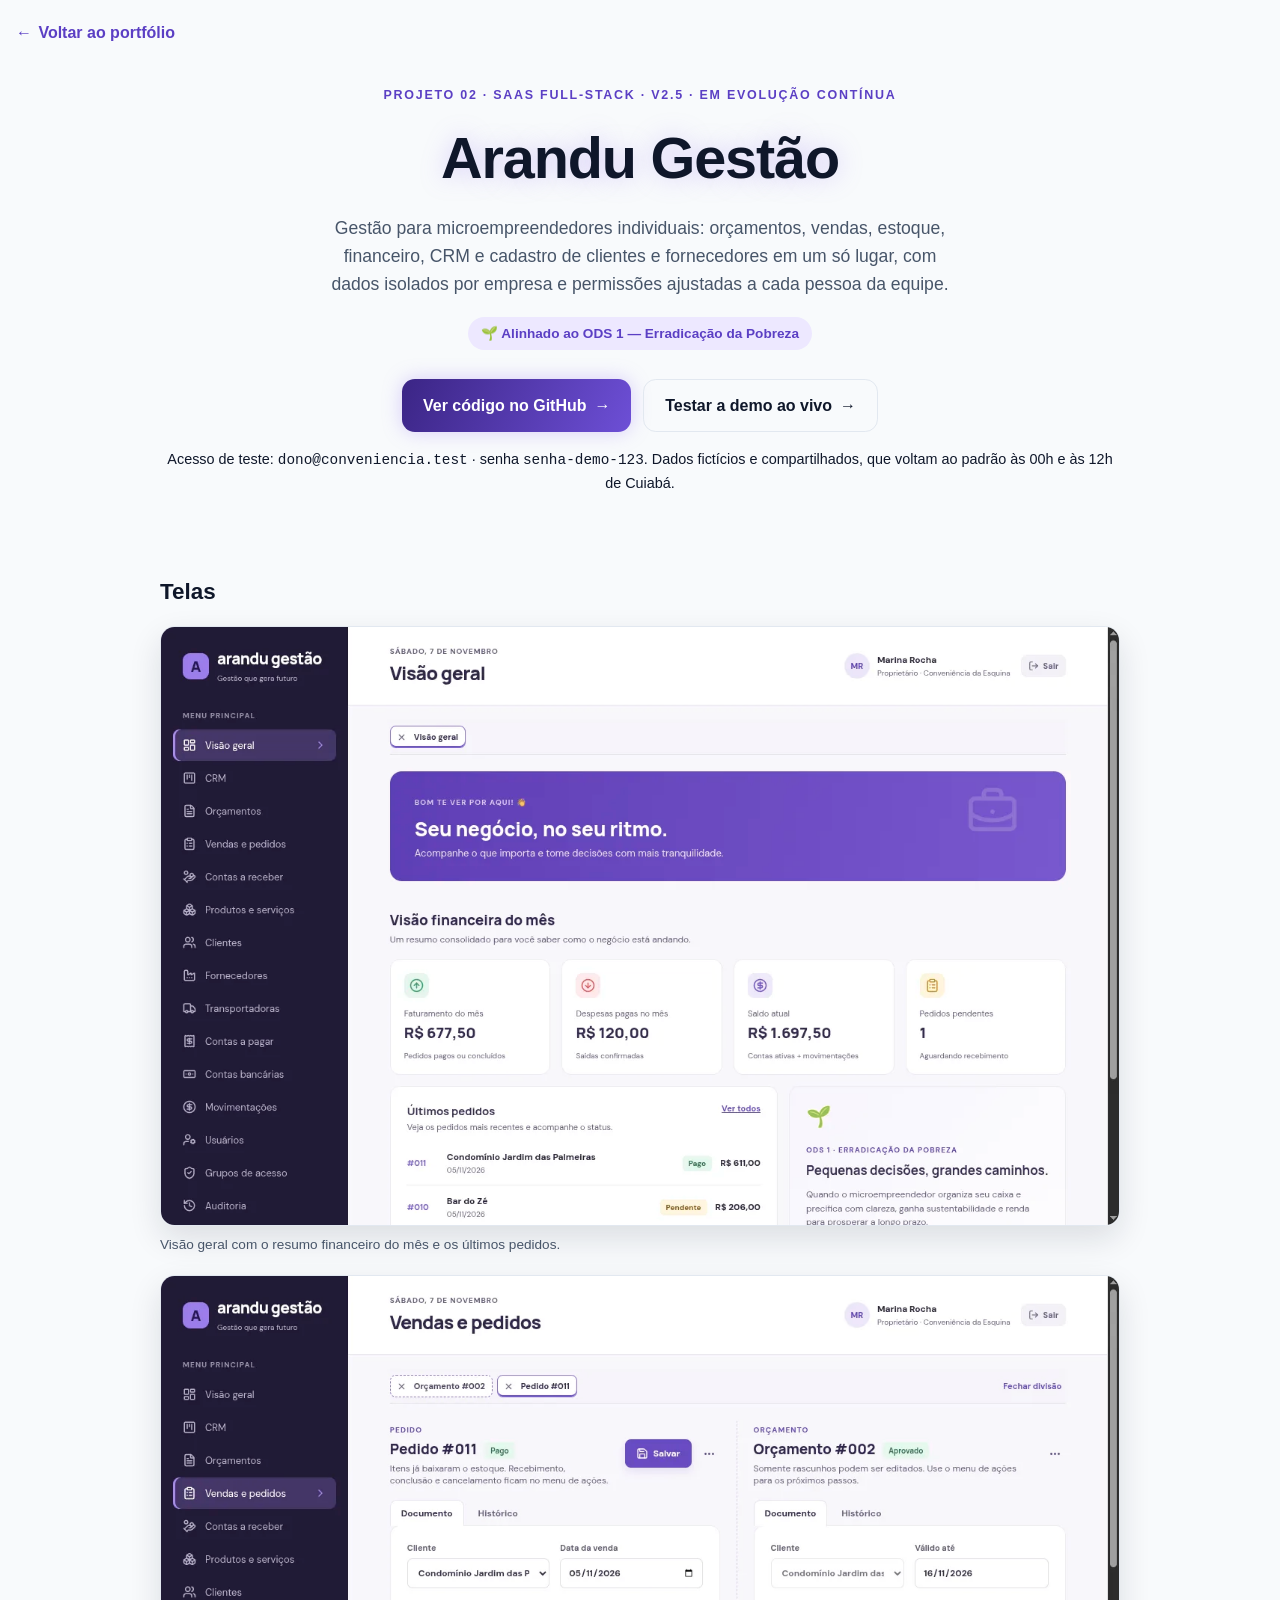
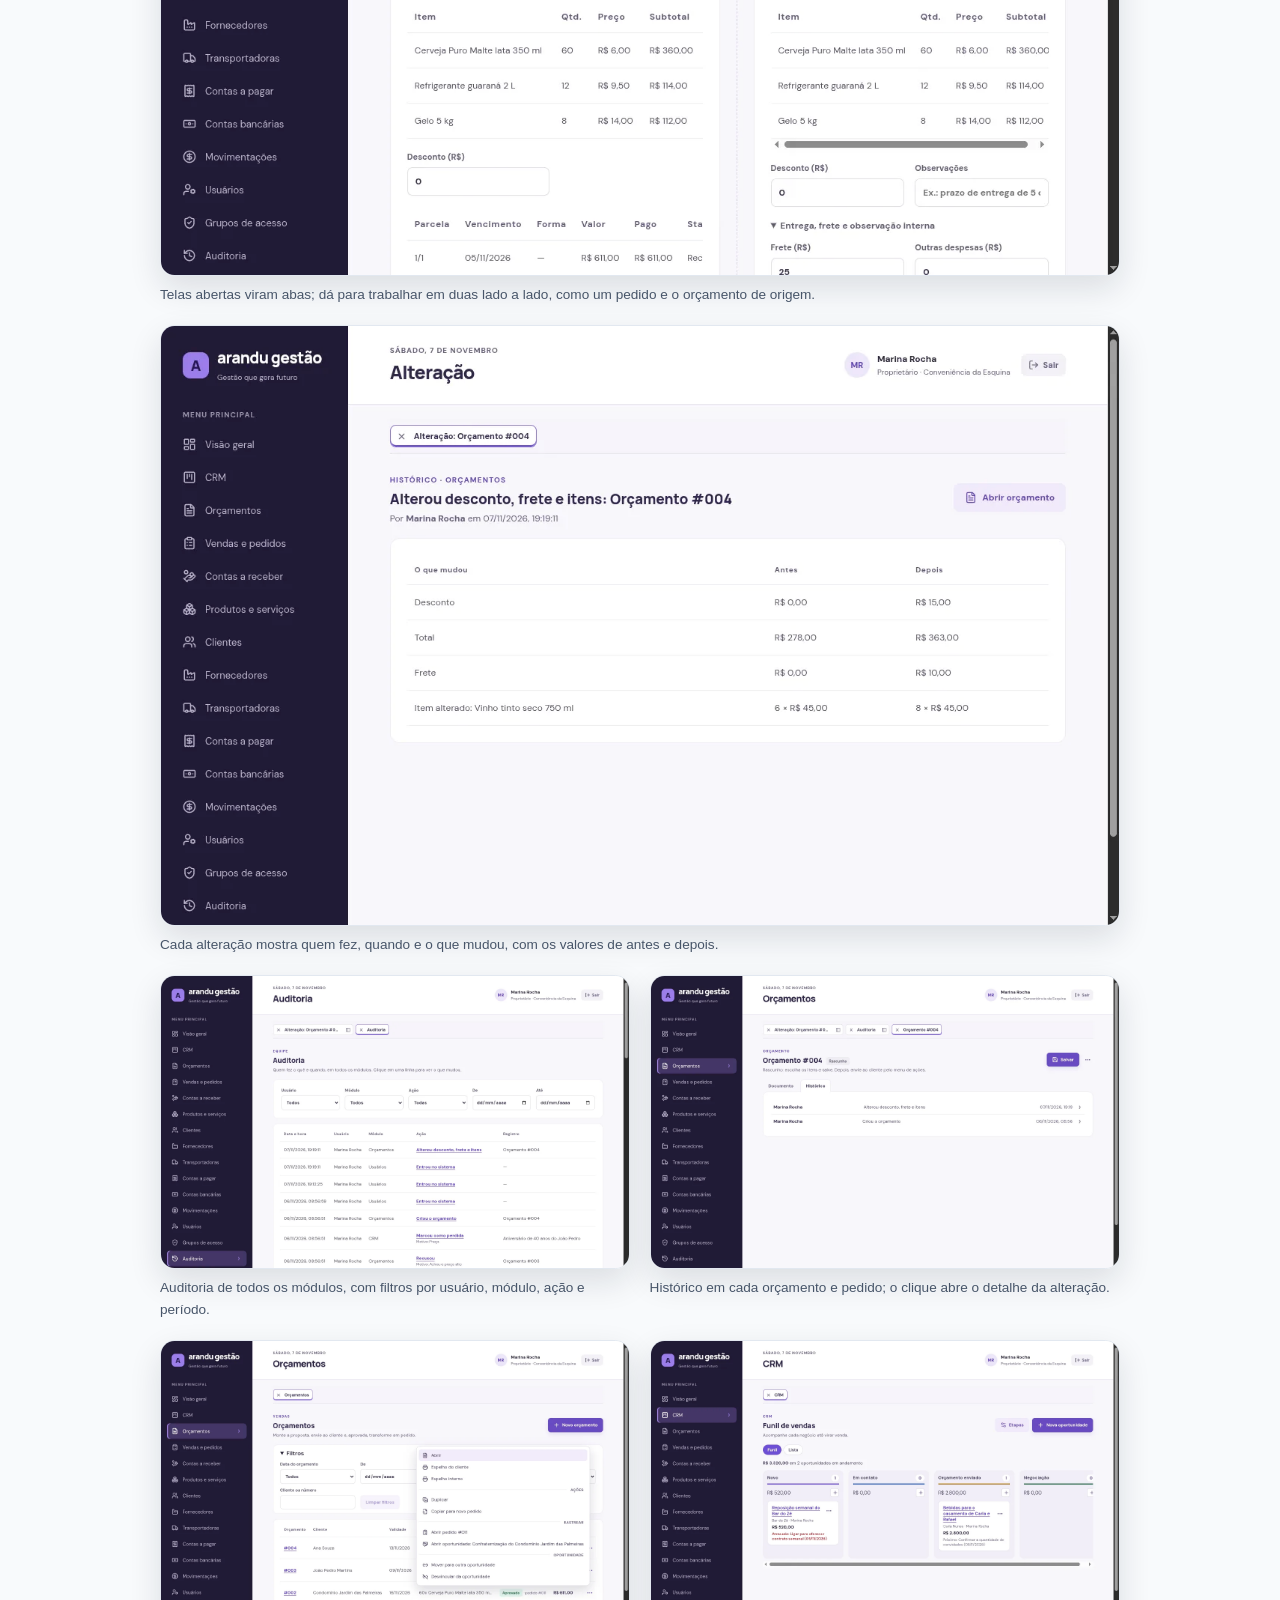
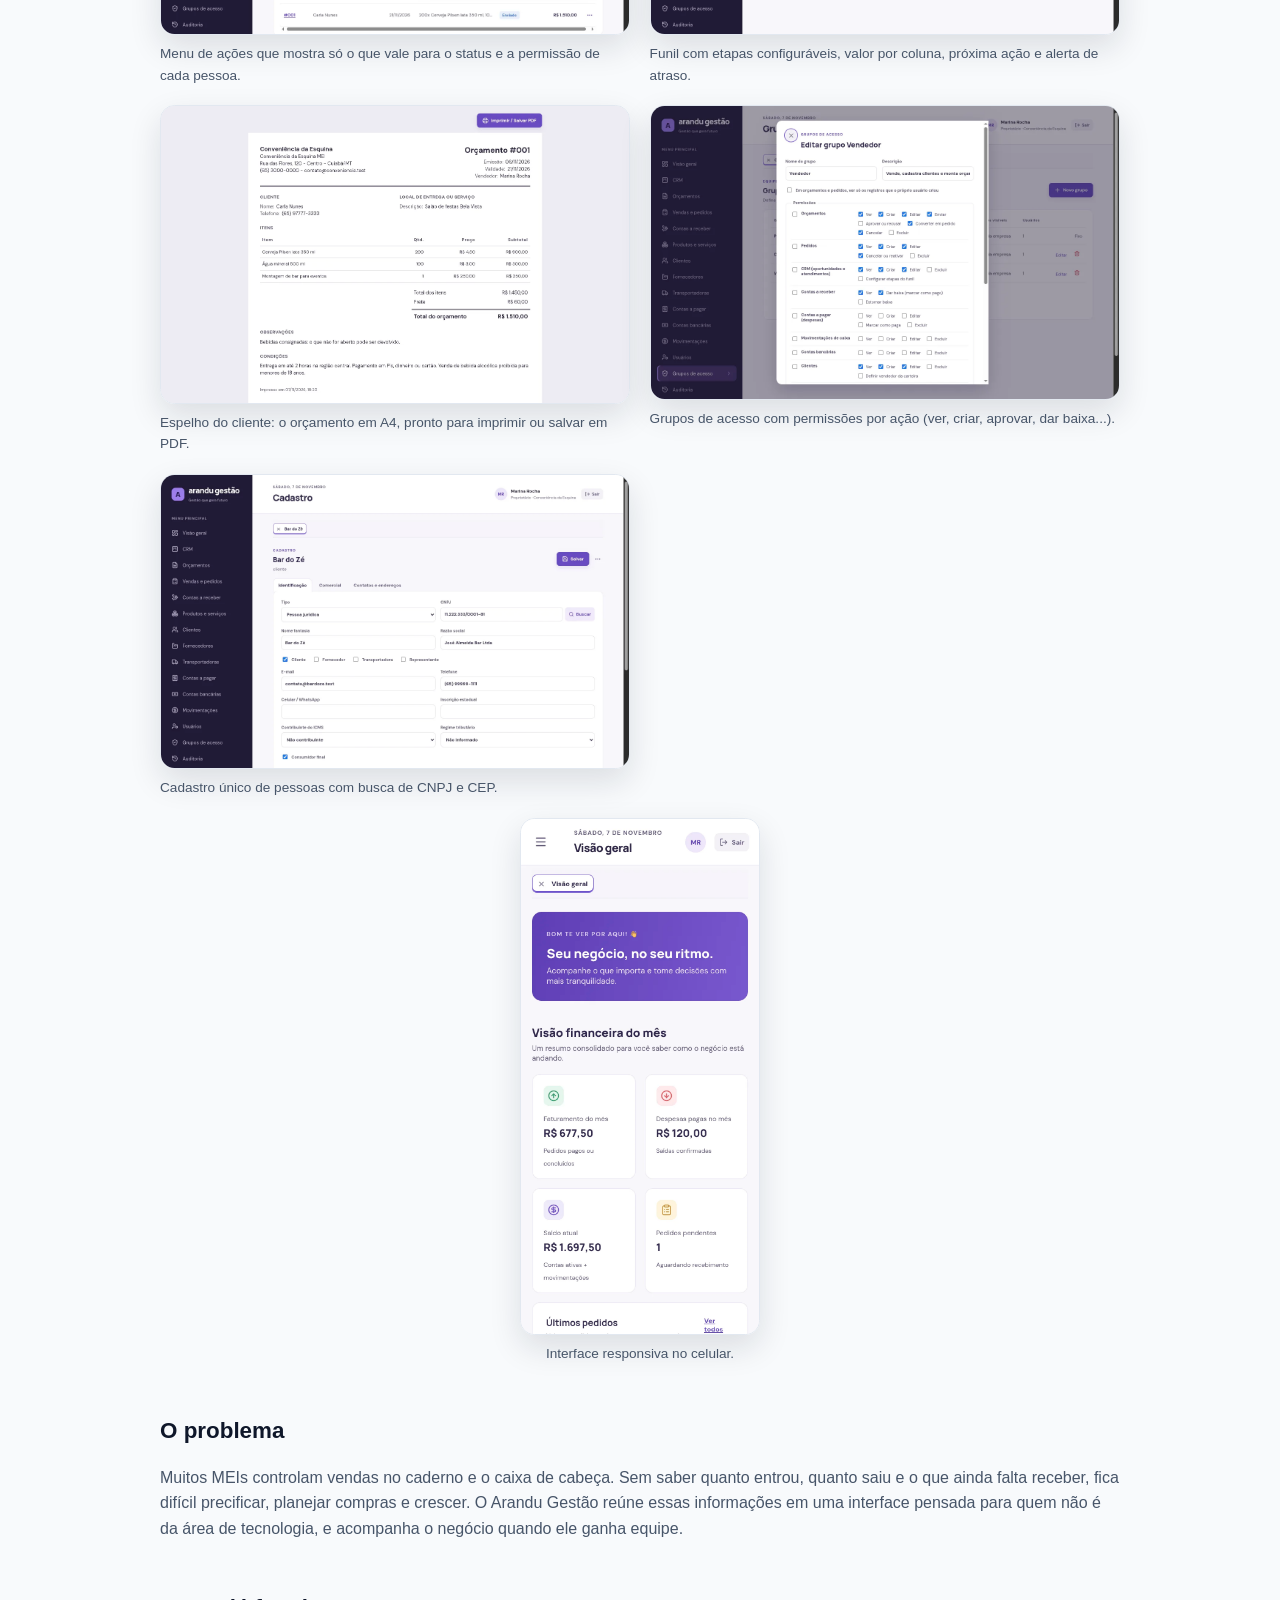
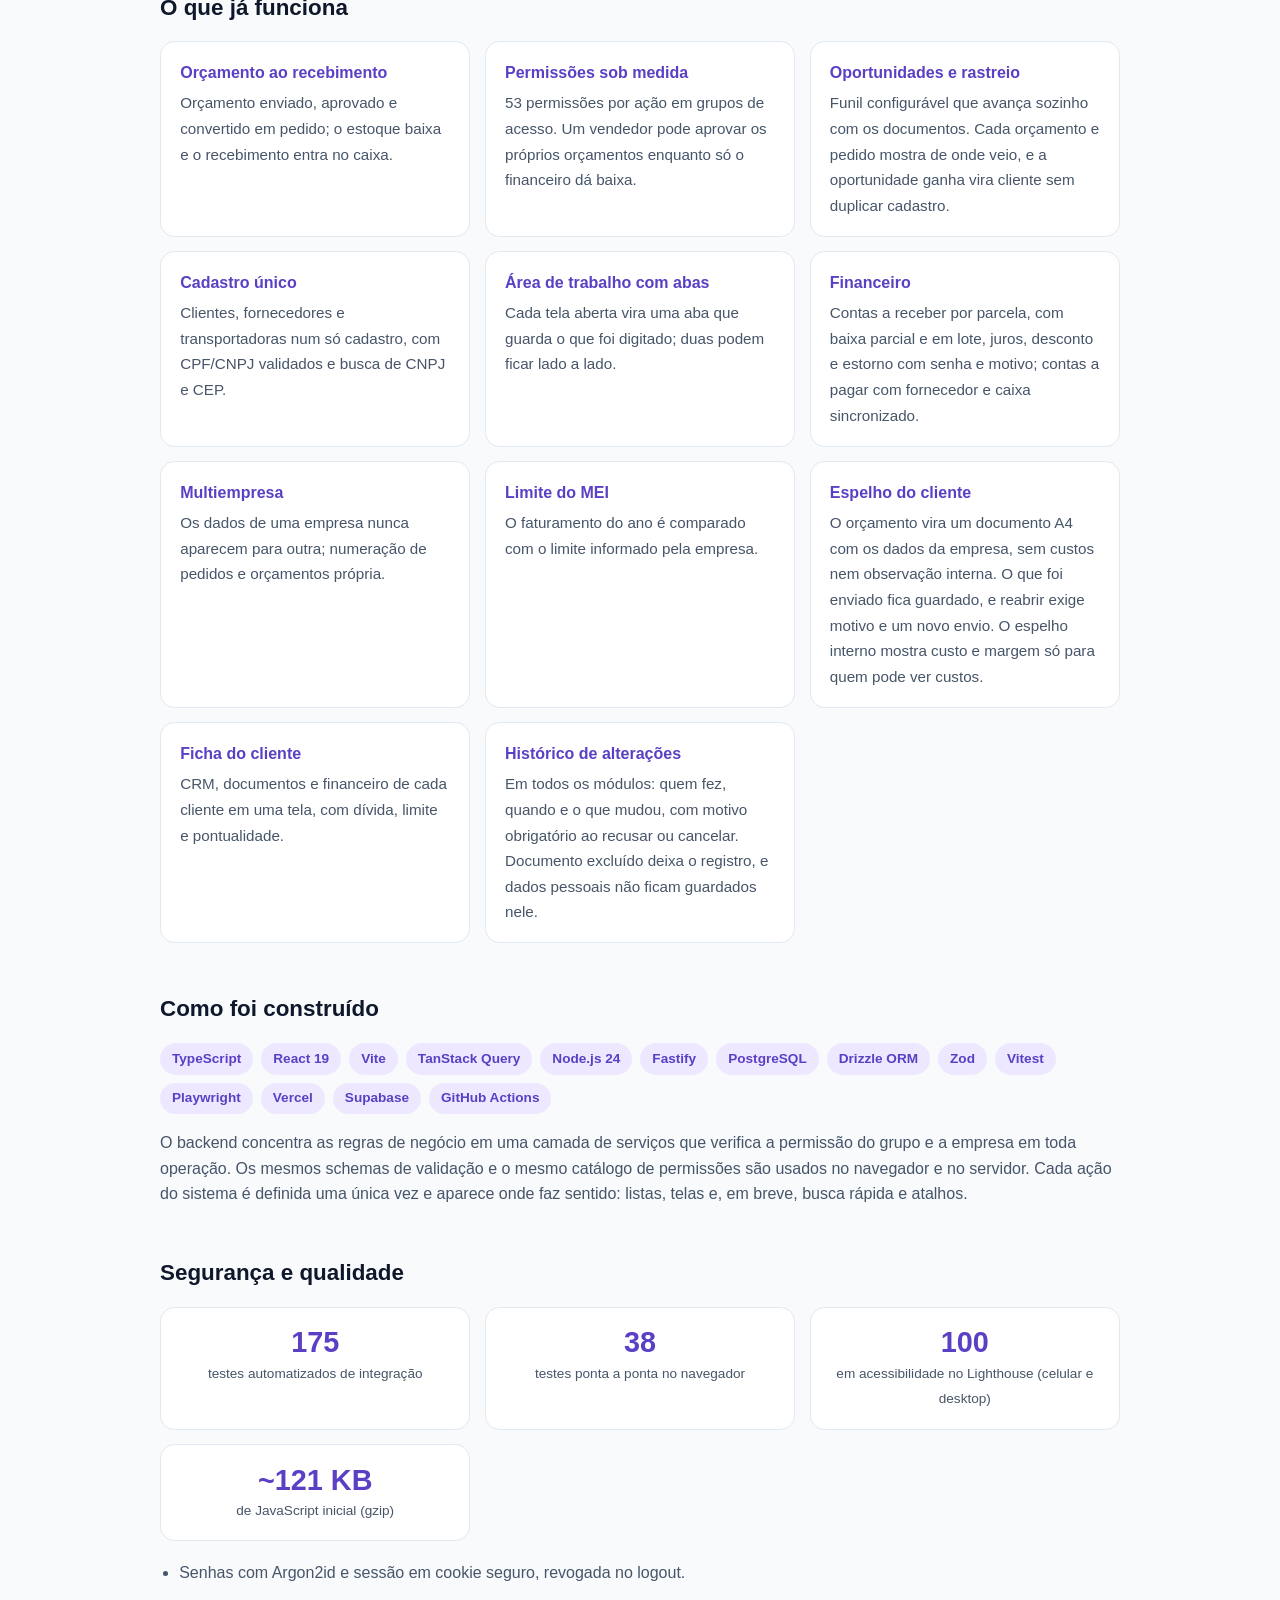
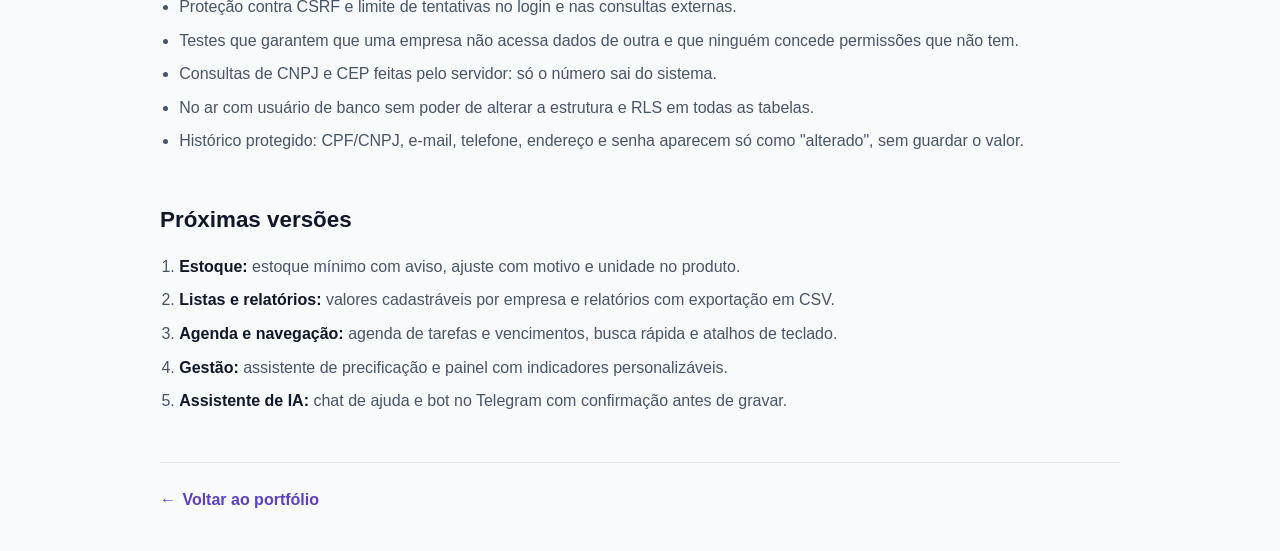
==== commit dc01a363: "feat: vitrine do Arandu Gestão na v2.5, com o login e as telas da conveniência Co-Authored-By: Claud" ====
--- a/projetos/arandue.html
+++ b/projetos/arandue.html
@@ -23,7 +23,7 @@
     >
 
     <header class="hero">
-      <p class="eyebrow">Projeto 02 · SaaS full-stack · v2.4 · em evolução contínua</p>
+      <p class="eyebrow">Projeto 02 · SaaS full-stack · v2.5 · em evolução contínua</p>
       <h1>Arandu Gestão</h1>
       <p class="lead">
         Gestão para microempreendedores individuais: orçamentos, vendas,
@@ -45,7 +45,7 @@
         </a>
       </div>
       <p class="demo-acesso">
-        Acesso de teste: <code>dono@atelie.test</code> · senha
+        Acesso de teste: <code>dono@conveniencia.test</code> · senha
         <code>senha-demo-123</code>. Dados fictícios e compartilhados, que voltam
         ao padrão às 00h e às 12h de Cuiabá.
       </p>
@@ -222,8 +222,9 @@
           <li>
             <strong>Financeiro</strong>
             <span
-              >Contas a receber e a pagar, contas bancárias e caixa
-              sincronizado com pedidos e despesas.</span
+              >Contas a receber por parcela, com baixa parcial e em lote, juros,
+              desconto e estorno com senha e motivo; contas a pagar com
+              fornecedor e caixa sincronizado.</span
             >
           </li>
           <li>
@@ -245,7 +246,15 @@
             <span
               >O orçamento vira um documento A4 com os dados da empresa, sem
               custos nem observação interna. O que foi enviado fica guardado, e
-              reabrir exige motivo e um novo envio.</span
+              reabrir exige motivo e um novo envio. O espelho interno mostra
+              custo e margem só para quem pode ver custos.</span
+            >
+          </li>
+          <li>
+            <strong>Ficha do cliente</strong>
+            <span
+              >CRM, documentos e financeiro de cada cliente em uma tela, com
+              dívida, limite e pontualidade.</span
             >
           </li>
           <li>
@@ -290,8 +299,8 @@
       <section aria-labelledby="titulo-qualidade">
         <h2 id="titulo-qualidade">Segurança e qualidade</h2>
         <ul class="numeros">
-          <li><strong>118</strong><span>testes automatizados de integração</span></li>
-          <li><strong>24</strong><span>testes ponta a ponta no navegador</span></li>
+          <li><strong>175</strong><span>testes automatizados de integração</span></li>
+          <li><strong>38</strong><span>testes ponta a ponta no navegador</span></li>
           <li><strong>100</strong><span>em acessibilidade no Lighthouse (celular e desktop)</span></li>
           <li><strong>~121 KB</strong><span>de JavaScript inicial (gzip)</span></li>
         </ul>
@@ -308,8 +317,9 @@
       <section aria-labelledby="titulo-proximos">
         <h2 id="titulo-proximos">Próximas versões</h2>
         <ol class="roteiro">
-          <li><strong>Produtividade:</strong> busca rápida, atalhos de teclado e filtros avançados.</li>
-          <li><strong>Documentos:</strong> orçamentos em seções, parcelas e espelho interno com margem, além de exportação em DOCX.</li>
+          <li><strong>Estoque:</strong> estoque mínimo com aviso, ajuste com motivo e unidade no produto.</li>
+          <li><strong>Listas e relatórios:</strong> valores cadastráveis por empresa e relatórios com exportação em CSV.</li>
+          <li><strong>Agenda e navegação:</strong> agenda de tarefas e vencimentos, busca rápida e atalhos de teclado.</li>
           <li><strong>Gestão:</strong> assistente de precificação e painel com indicadores personalizáveis.</li>
           <li><strong>Assistente de IA:</strong> chat de ajuda e bot no Telegram com confirmação antes de gravar.</li>
         </ol>
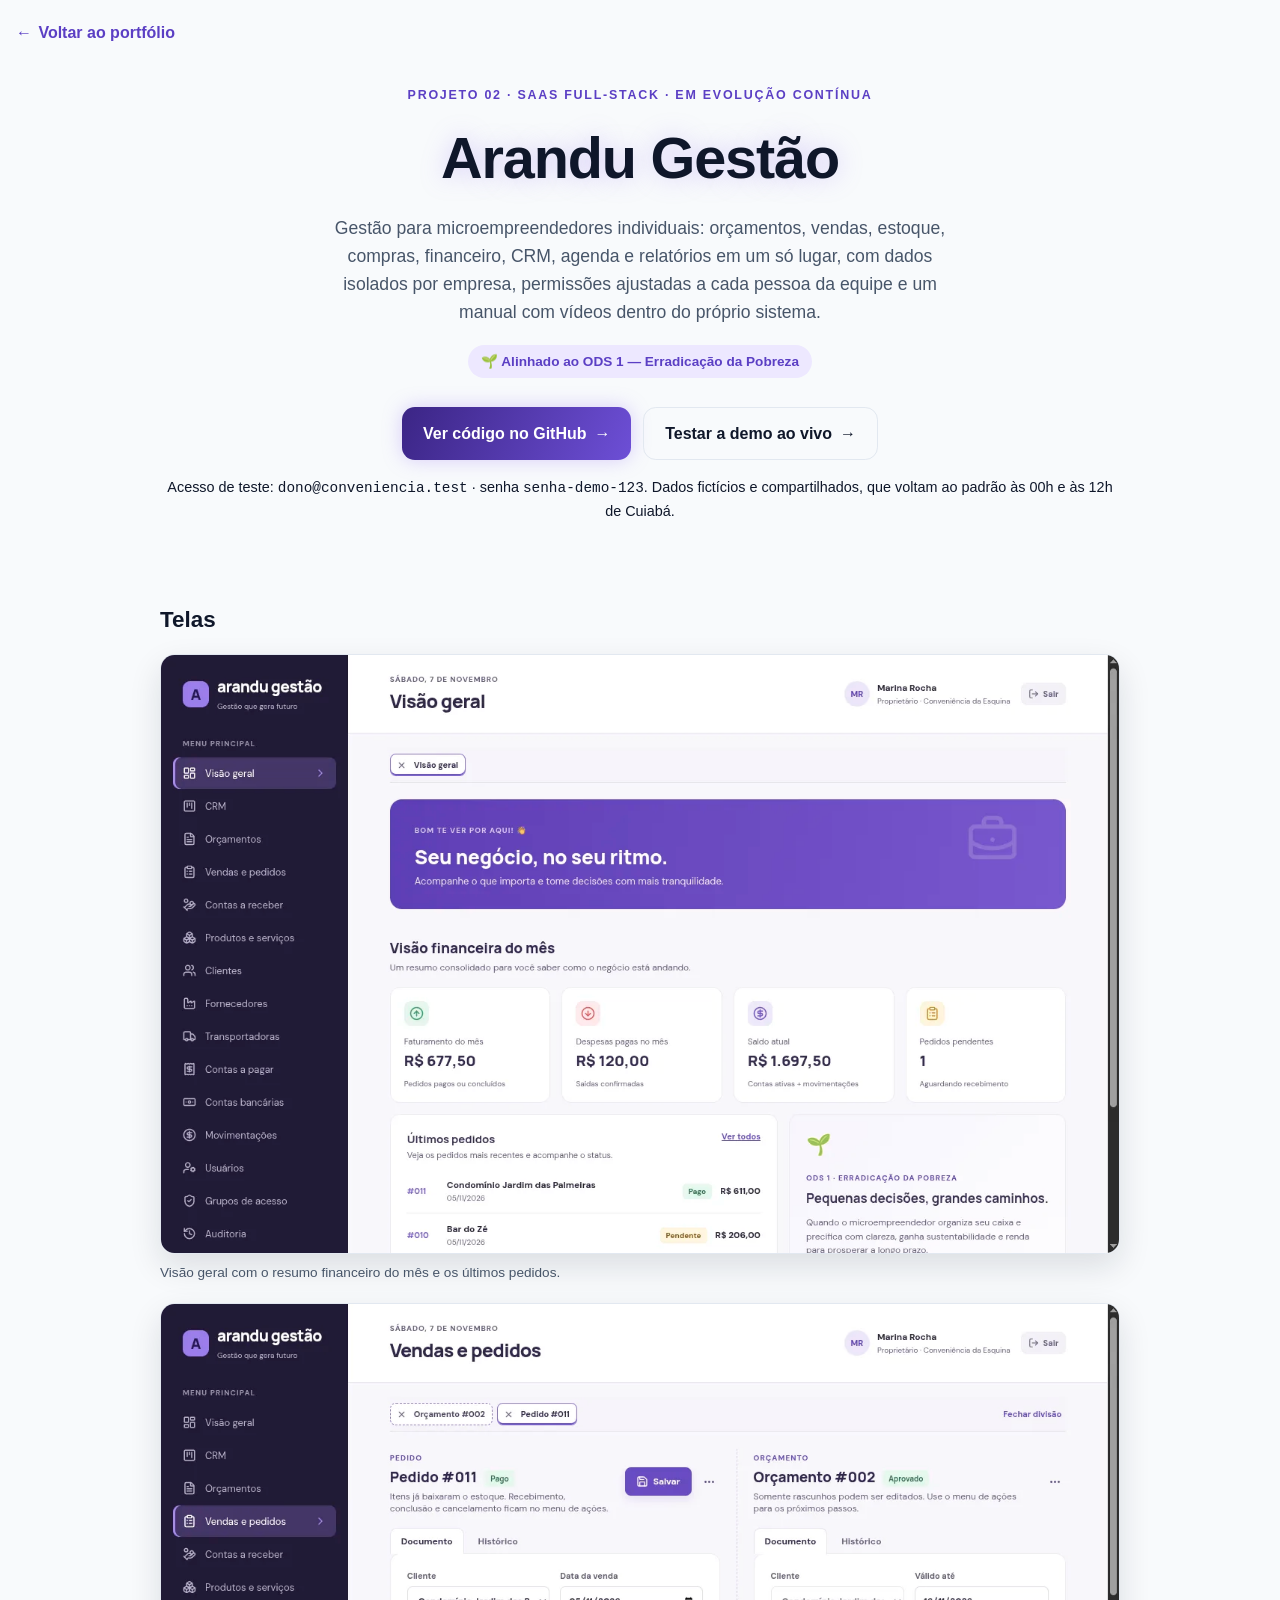
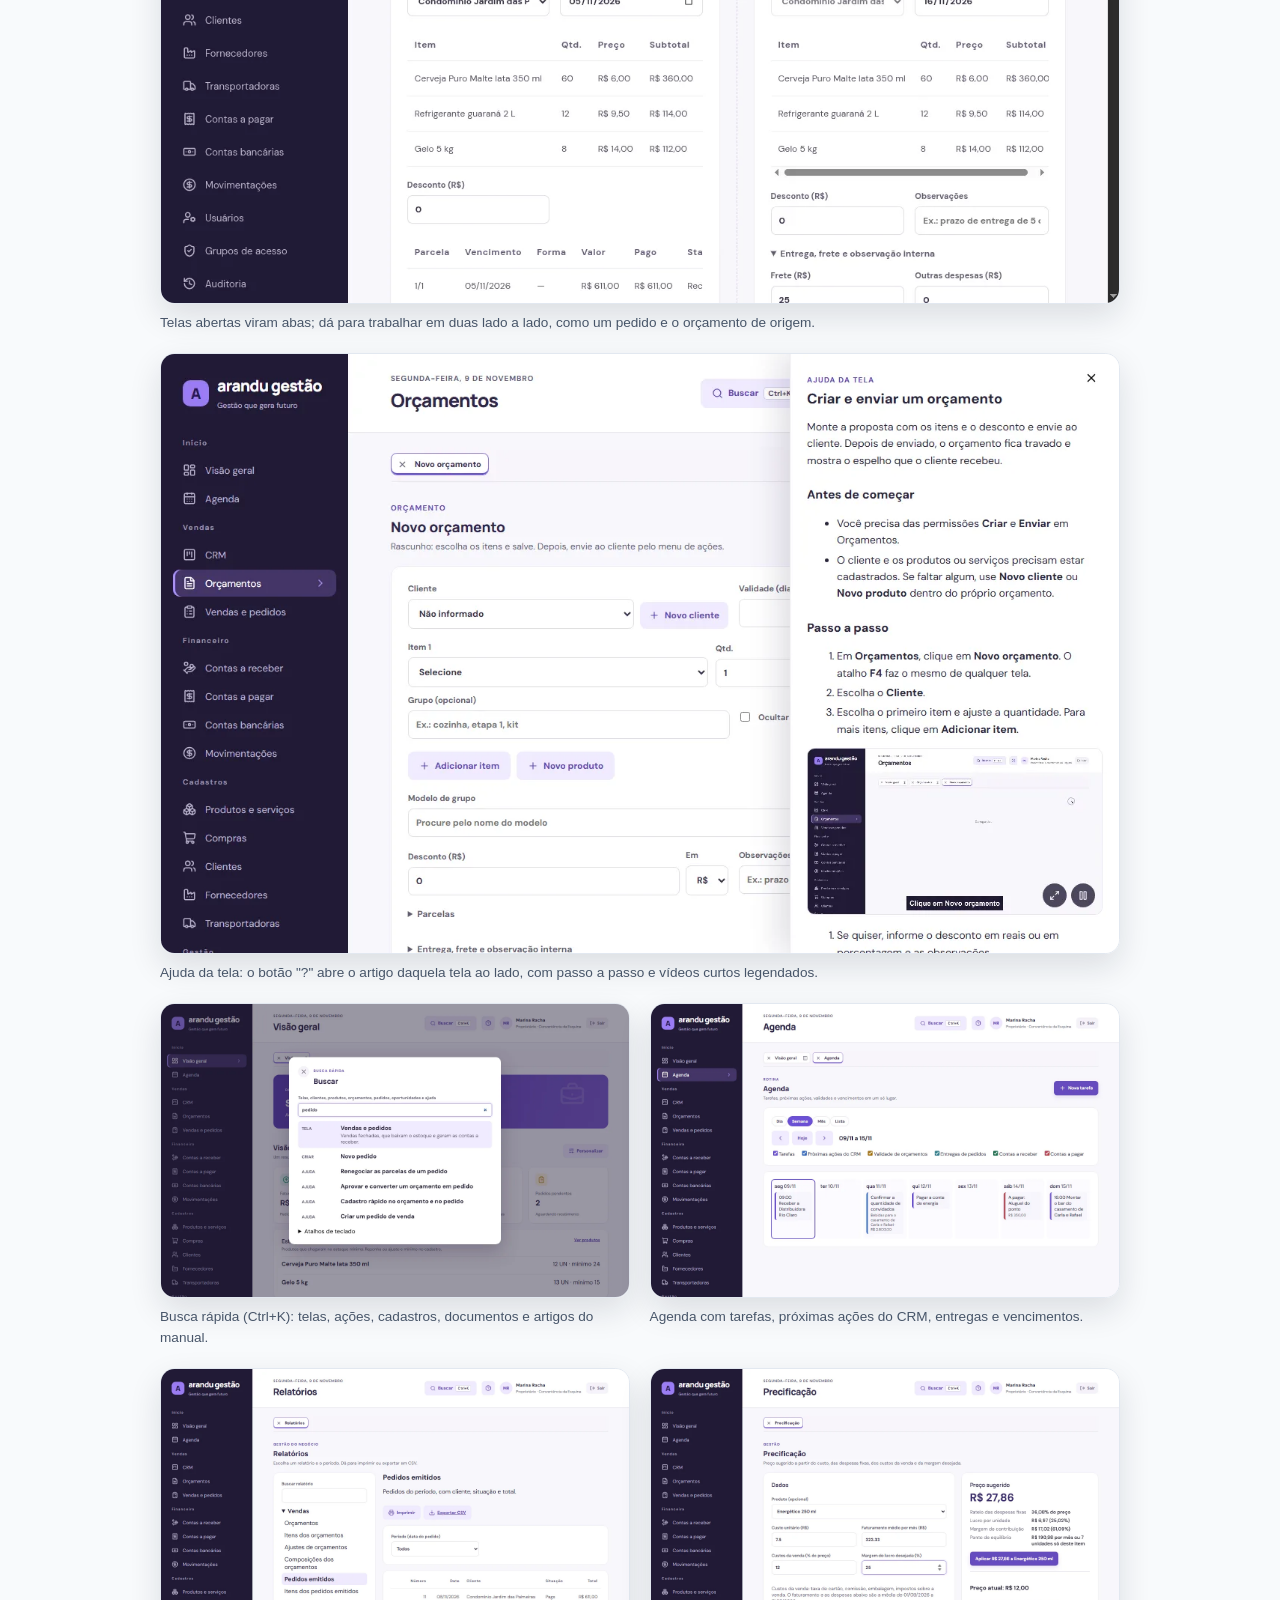
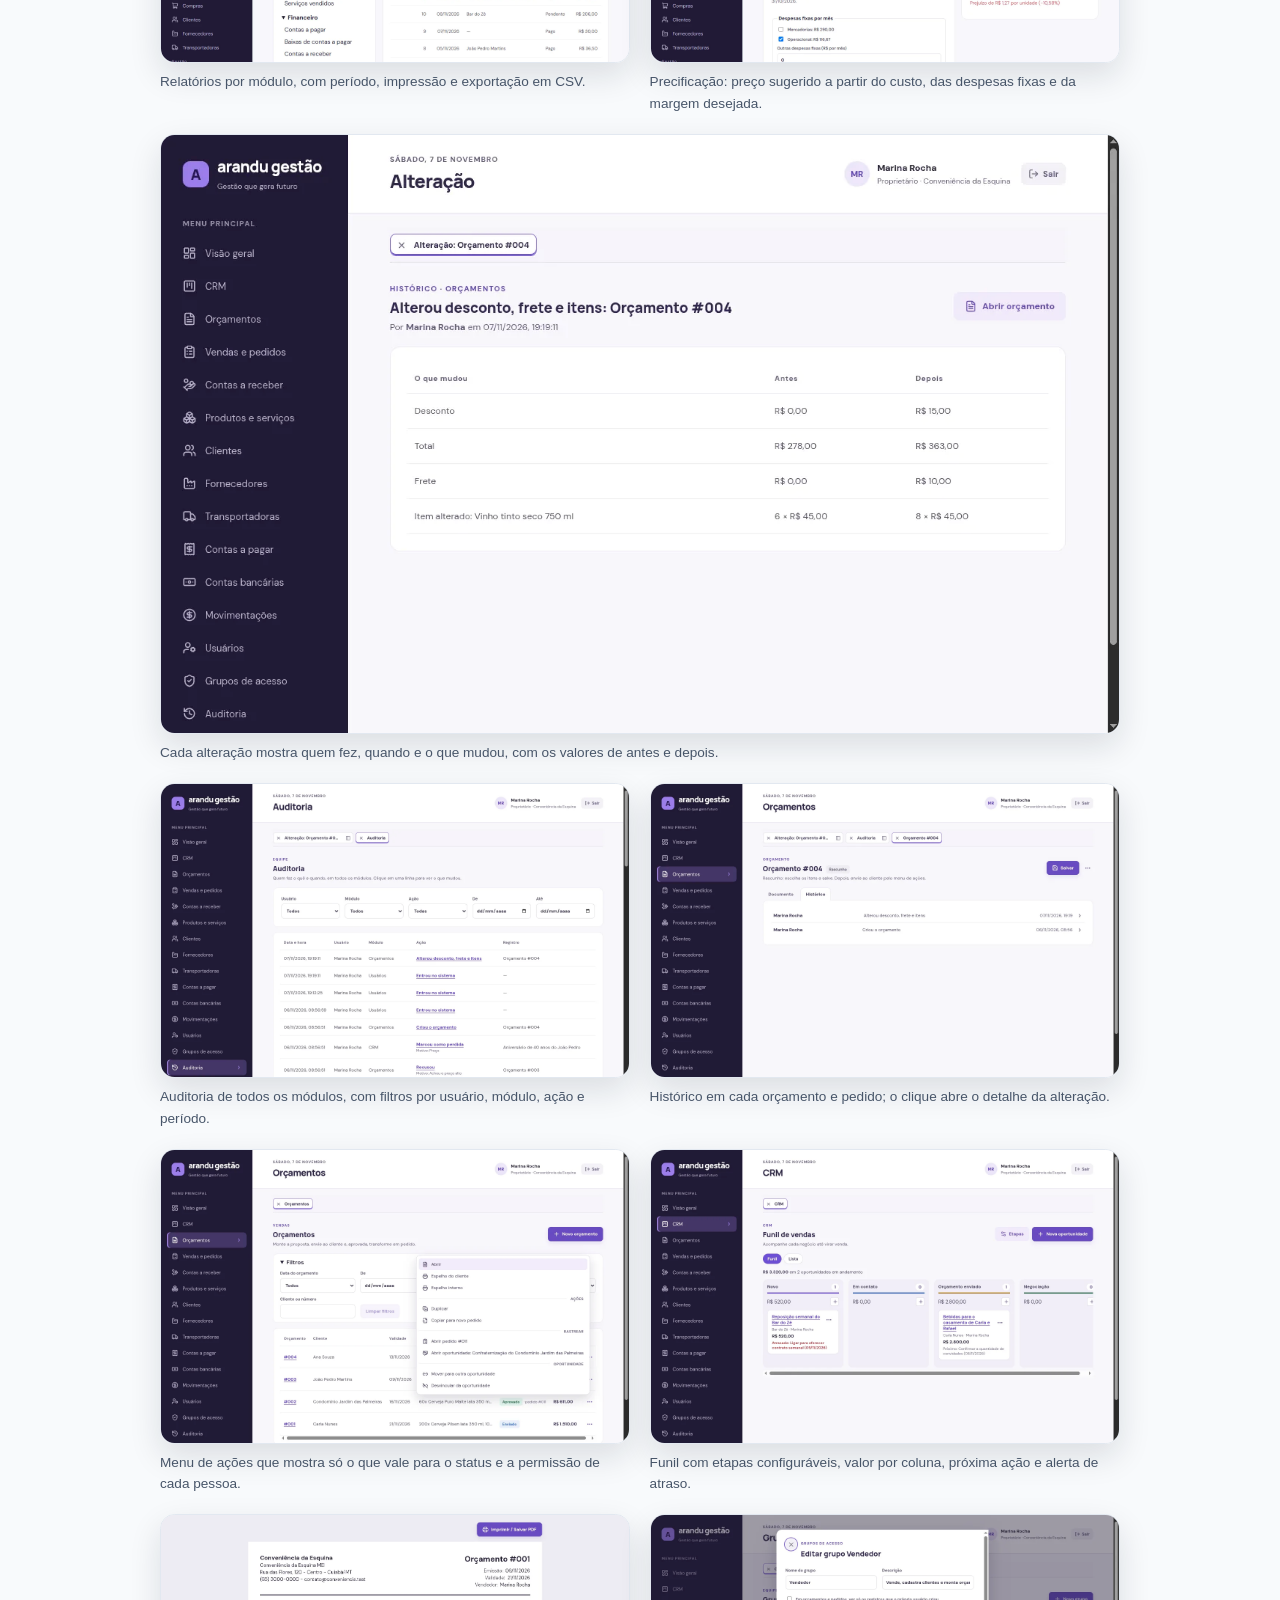
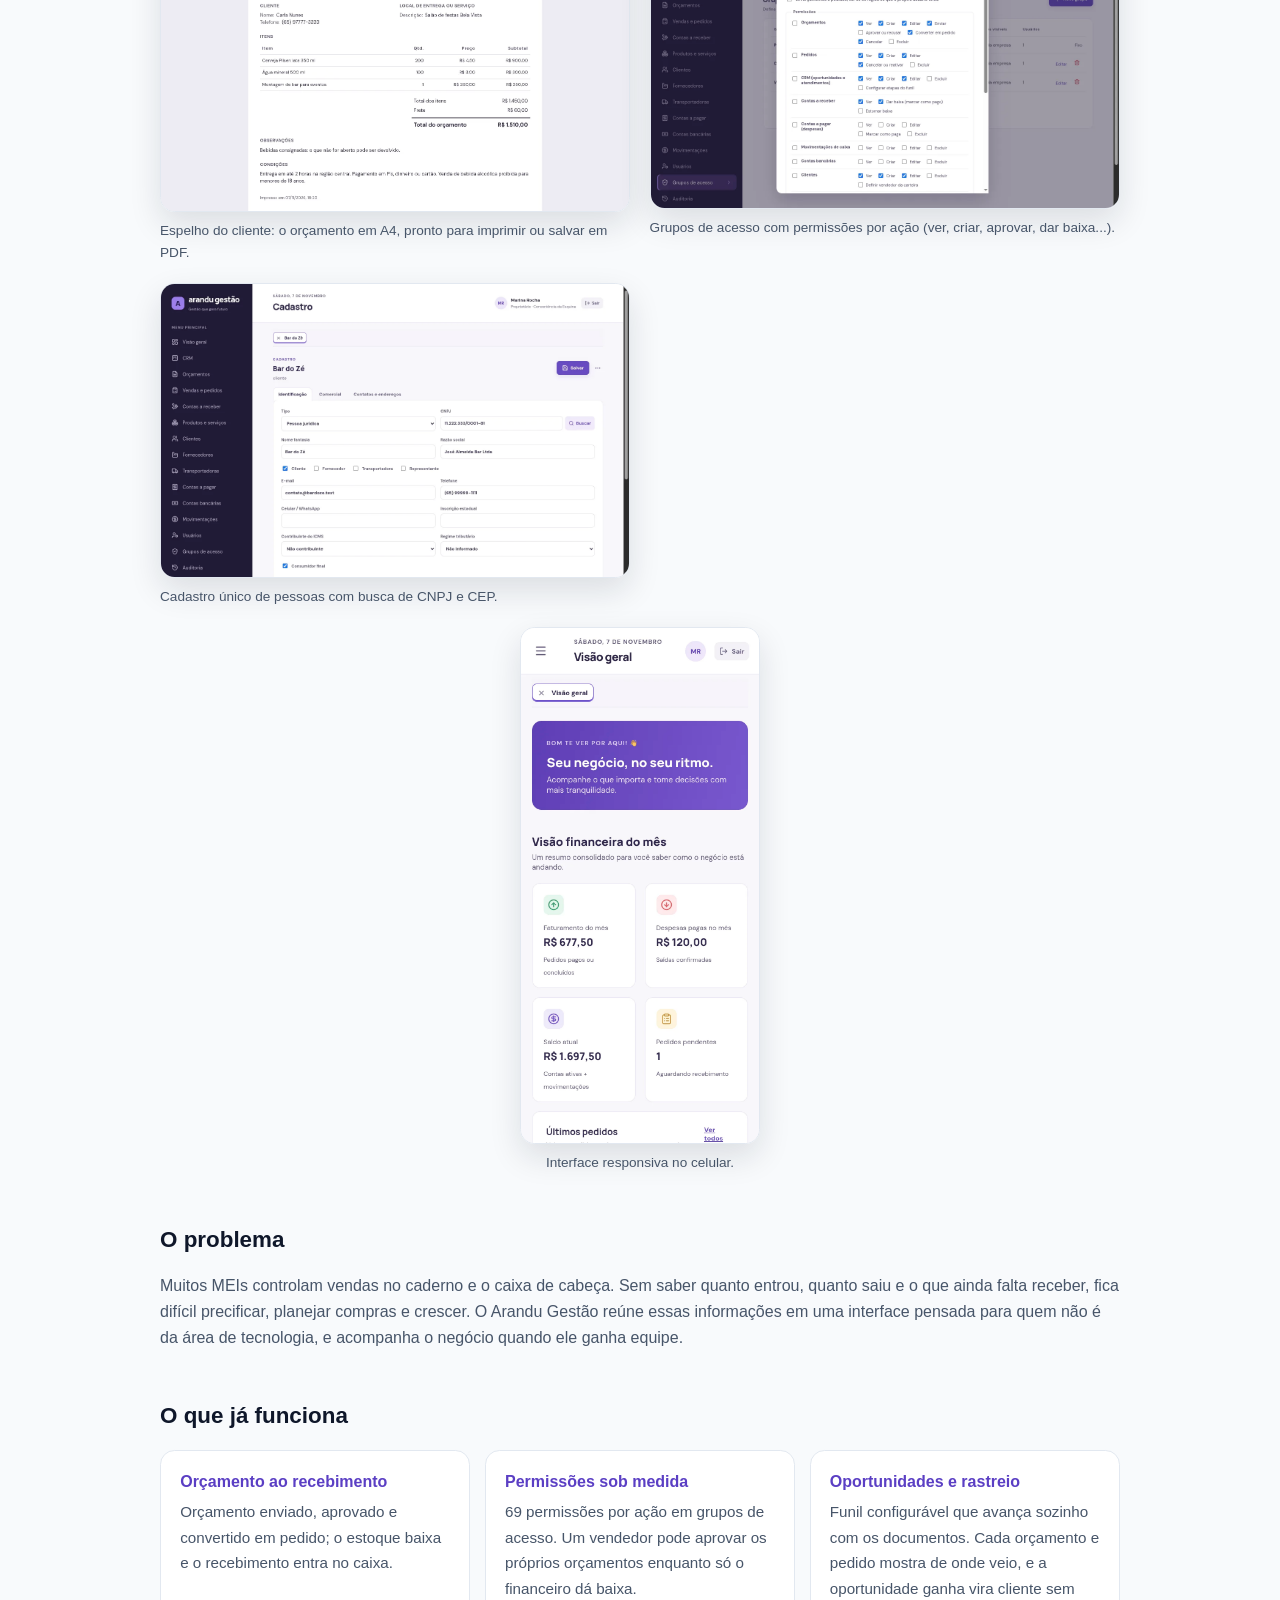
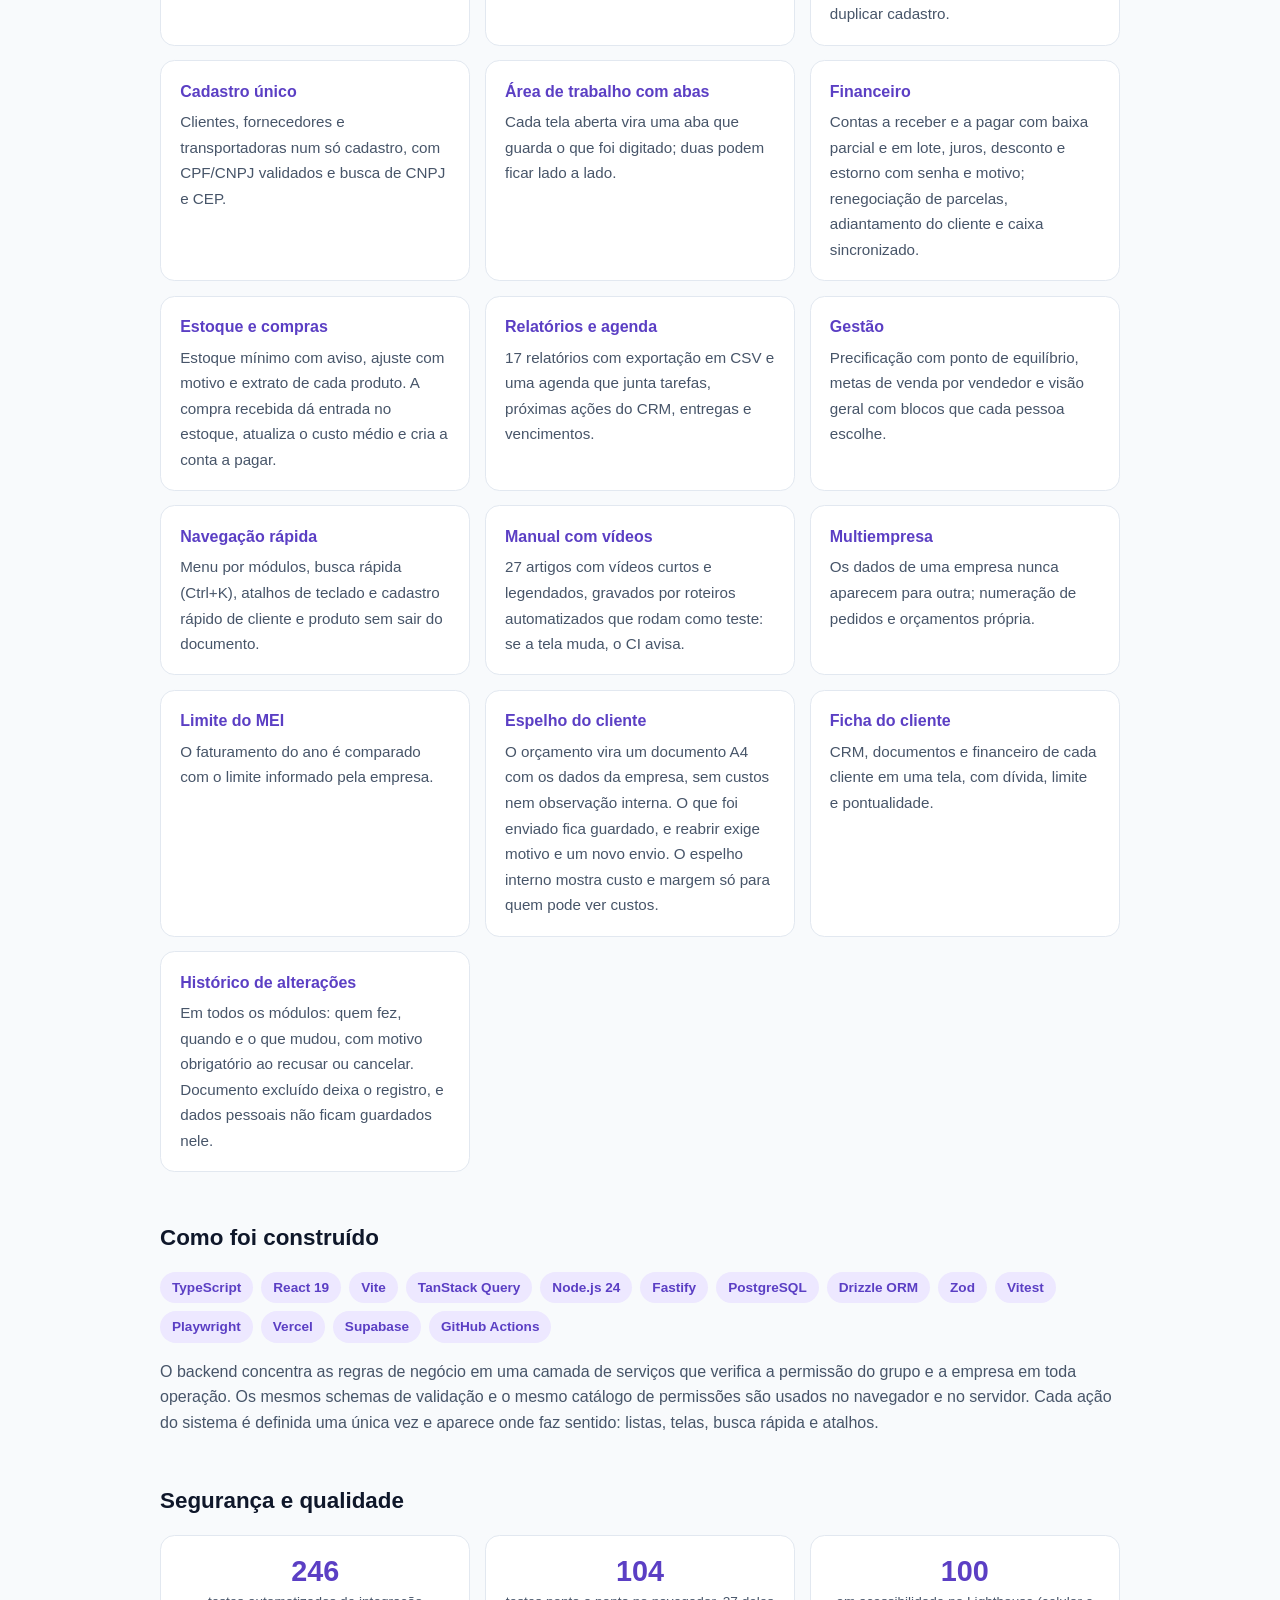
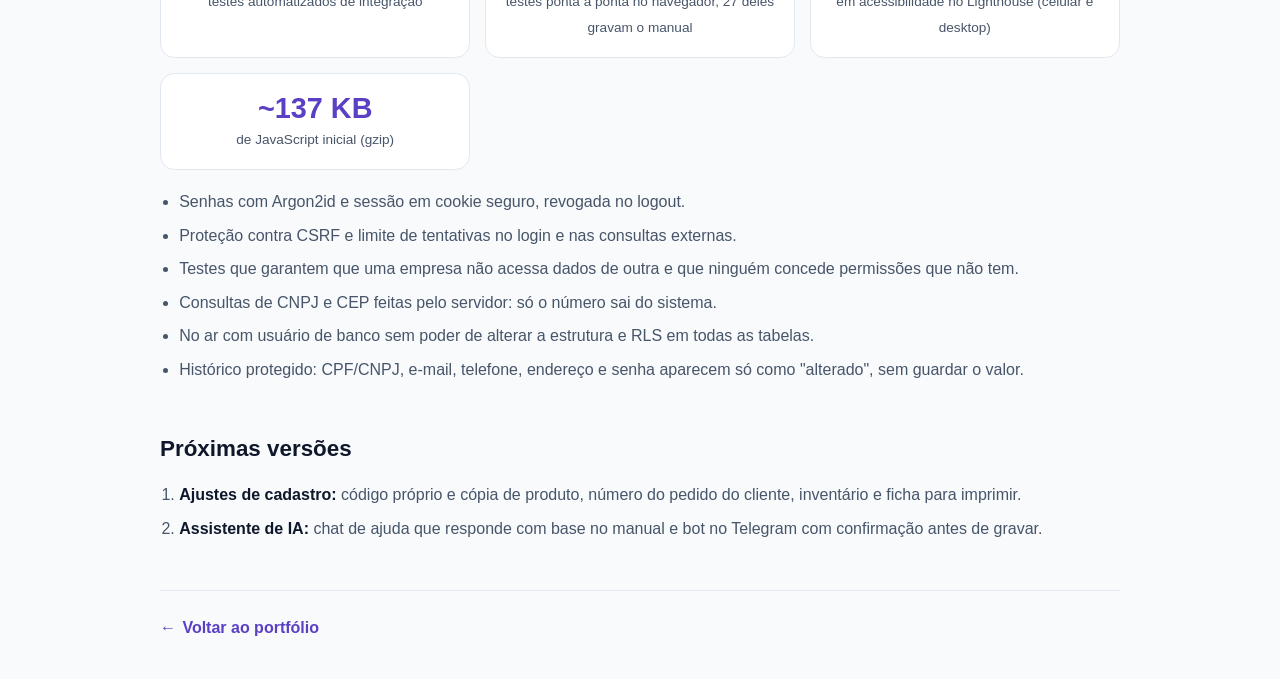
==== commit b38cac03: "feat: vitrine do Arandu Gestão com estoque, relatórios, agenda e manual Cinco telas novas (ajuda da " ====
--- a/projetos/arandue.html
+++ b/projetos/arandue.html
@@ -5,7 +5,7 @@
     <meta name="viewport" content="width=device-width, initial-scale=1.0" />
     <meta
       name="description"
-      content="Arandu Gestão: SaaS de gestão para MEIs com orçamentos, vendas, estoque, financeiro, CRM e histórico de alterações, multiempresa e com permissões por ação."
+      content="Arandu Gestão: SaaS de gestão para MEIs com orçamentos, vendas, estoque, compras, financeiro, CRM, agenda, relatórios e manual com vídeos, multiempresa e com permissões por ação."
     />
     <title>Arandu Gestão · Portfólio Nabor N Silva</title>
     <link rel="shortcut icon" href="../img/favicon.ico" type="image/x-icon" />
@@ -23,13 +23,13 @@
     >
 
     <header class="hero">
-      <p class="eyebrow">Projeto 02 · SaaS full-stack · v2.5 · em evolução contínua</p>
+      <p class="eyebrow">Projeto 02 · SaaS full-stack · em evolução contínua</p>
       <h1>Arandu Gestão</h1>
       <p class="lead">
         Gestão para microempreendedores individuais: orçamentos, vendas,
-        estoque, financeiro, CRM e cadastro de clientes e fornecedores em um só
-        lugar, com dados isolados por empresa e permissões ajustadas a cada
-        pessoa da equipe.
+        estoque, compras, financeiro, CRM, agenda e relatórios em um só lugar,
+        com dados isolados por empresa, permissões ajustadas a cada pessoa da
+        equipe e um manual com vídeos dentro do próprio sistema.
       </p>
       <p class="selo">
         <span aria-hidden="true">🌱</span> Alinhado ao ODS 1 — Erradicação da
@@ -77,6 +77,56 @@
           </figure>
           <figure class="galeria__larga">
             <img
+              src="../img/arandue/ajuda.webp"
+              alt="Tela de novo orçamento com o painel Ajuda da tela aberto ao lado: passo a passo do artigo Criar e enviar um orçamento e um vídeo curto com legenda mostrando o clique."
+              width="1280"
+              height="800"
+              loading="lazy"
+            />
+            <figcaption>Ajuda da tela: o botão "?" abre o artigo daquela tela ao lado, com passo a passo e vídeos curtos legendados.</figcaption>
+          </figure>
+          <figure>
+            <img
+              src="../img/arandue/busca.webp"
+              alt="Busca rápida aberta com o termo pedido: resultados de tela, atalho de criação e artigos de ajuda."
+              width="1280"
+              height="800"
+              loading="lazy"
+            />
+            <figcaption>Busca rápida (Ctrl+K): telas, ações, cadastros, documentos e artigos do manual.</figcaption>
+          </figure>
+          <figure>
+            <img
+              src="../img/arandue/agenda.webp"
+              alt="Agenda na visão semanal com tarefas, próximas ações do CRM, entregas e contas a pagar, com filtros por tipo."
+              width="1280"
+              height="800"
+              loading="lazy"
+            />
+            <figcaption>Agenda com tarefas, próximas ações do CRM, entregas e vencimentos.</figcaption>
+          </figure>
+          <figure>
+            <img
+              src="../img/arandue/relatorios.webp"
+              alt="Central de relatórios com a lista por módulo e o relatório Pedidos emitidos aberto, com período e botão Exportar CSV."
+              width="1280"
+              height="800"
+              loading="lazy"
+            />
+            <figcaption>Relatórios por módulo, com período, impressão e exportação em CSV.</figcaption>
+          </figure>
+          <figure>
+            <img
+              src="../img/arandue/precificacao.webp"
+              alt="Precificação do Energético 250 ml com preço sugerido, rateio das despesas fixas, lucro, margem de contribuição e ponto de equilíbrio."
+              width="1280"
+              height="800"
+              loading="lazy"
+            />
+            <figcaption>Precificação: preço sugerido a partir do custo, das despesas fixas e da margem desejada.</figcaption>
+          </figure>
+          <figure class="galeria__larga">
+            <img
               src="../img/arandue/historico-detalhe.webp"
               alt="Detalhe de uma alteração em um orçamento: quem alterou, data e hora, e os valores de antes e depois do desconto, do total e dos itens."
               width="1280"
@@ -192,7 +242,7 @@
           <li>
             <strong>Permissões sob medida</strong>
             <span
-              >53 permissões por ação em grupos de acesso. Um vendedor pode
+              >69 permissões por ação em grupos de acesso. Um vendedor pode
               aprovar os próprios orçamentos enquanto só o financeiro dá
               baixa.</span
             >
@@ -222,9 +272,45 @@
           <li>
             <strong>Financeiro</strong>
             <span
-              >Contas a receber por parcela, com baixa parcial e em lote, juros,
-              desconto e estorno com senha e motivo; contas a pagar com
-              fornecedor e caixa sincronizado.</span
+              >Contas a receber e a pagar com baixa parcial e em lote, juros,
+              desconto e estorno com senha e motivo; renegociação de parcelas,
+              adiantamento do cliente e caixa sincronizado.</span
+            >
+          </li>
+          <li>
+            <strong>Estoque e compras</strong>
+            <span
+              >Estoque mínimo com aviso, ajuste com motivo e extrato de cada
+              produto. A compra recebida dá entrada no estoque, atualiza o custo
+              médio e cria a conta a pagar.</span
+            >
+          </li>
+          <li>
+            <strong>Relatórios e agenda</strong>
+            <span
+              >17 relatórios com exportação em CSV e uma agenda que junta
+              tarefas, próximas ações do CRM, entregas e vencimentos.</span
+            >
+          </li>
+          <li>
+            <strong>Gestão</strong>
+            <span
+              >Precificação com ponto de equilíbrio, metas de venda por
+              vendedor e visão geral com blocos que cada pessoa escolhe.</span
+            >
+          </li>
+          <li>
+            <strong>Navegação rápida</strong>
+            <span
+              >Menu por módulos, busca rápida (Ctrl+K), atalhos de teclado e
+              cadastro rápido de cliente e produto sem sair do documento.</span
+            >
+          </li>
+          <li>
+            <strong>Manual com vídeos</strong>
+            <span
+              >27 artigos com vídeos curtos e legendados, gravados por roteiros
+              automatizados que rodam como teste: se a tela muda, o CI avisa.</span
             >
           </li>
           <li>
@@ -291,18 +377,18 @@
           que verifica a permissão do grupo e a empresa em toda operação. Os
           mesmos schemas de validação e o mesmo catálogo de permissões são
           usados no navegador e no servidor. Cada ação do sistema é definida
-          uma única vez e aparece onde faz sentido: listas, telas e, em breve,
-          busca rápida e atalhos.
+          uma única vez e aparece onde faz sentido: listas, telas, busca rápida e
+          atalhos.
         </p>
       </section>
 
       <section aria-labelledby="titulo-qualidade">
         <h2 id="titulo-qualidade">Segurança e qualidade</h2>
         <ul class="numeros">
-          <li><strong>175</strong><span>testes automatizados de integração</span></li>
-          <li><strong>38</strong><span>testes ponta a ponta no navegador</span></li>
+          <li><strong>246</strong><span>testes automatizados de integração</span></li>
+          <li><strong>104</strong><span>testes ponta a ponta no navegador, 27 deles gravam o manual</span></li>
           <li><strong>100</strong><span>em acessibilidade no Lighthouse (celular e desktop)</span></li>
-          <li><strong>~121 KB</strong><span>de JavaScript inicial (gzip)</span></li>
+          <li><strong>~137 KB</strong><span>de JavaScript inicial (gzip)</span></li>
         </ul>
         <ul class="lista">
           <li>Senhas com Argon2id e sessão em cookie seguro, revogada no logout.</li>
@@ -317,11 +403,8 @@
       <section aria-labelledby="titulo-proximos">
         <h2 id="titulo-proximos">Próximas versões</h2>
         <ol class="roteiro">
-          <li><strong>Estoque:</strong> estoque mínimo com aviso, ajuste com motivo e unidade no produto.</li>
-          <li><strong>Listas e relatórios:</strong> valores cadastráveis por empresa e relatórios com exportação em CSV.</li>
-          <li><strong>Agenda e navegação:</strong> agenda de tarefas e vencimentos, busca rápida e atalhos de teclado.</li>
-          <li><strong>Gestão:</strong> assistente de precificação e painel com indicadores personalizáveis.</li>
-          <li><strong>Assistente de IA:</strong> chat de ajuda e bot no Telegram com confirmação antes de gravar.</li>
+          <li><strong>Ajustes de cadastro:</strong> código próprio e cópia de produto, número do pedido do cliente, inventário e ficha para imprimir.</li>
+          <li><strong>Assistente de IA:</strong> chat de ajuda que responde com base no manual e bot no Telegram com confirmação antes de gravar.</li>
         </ol>
       </section>
     </main>
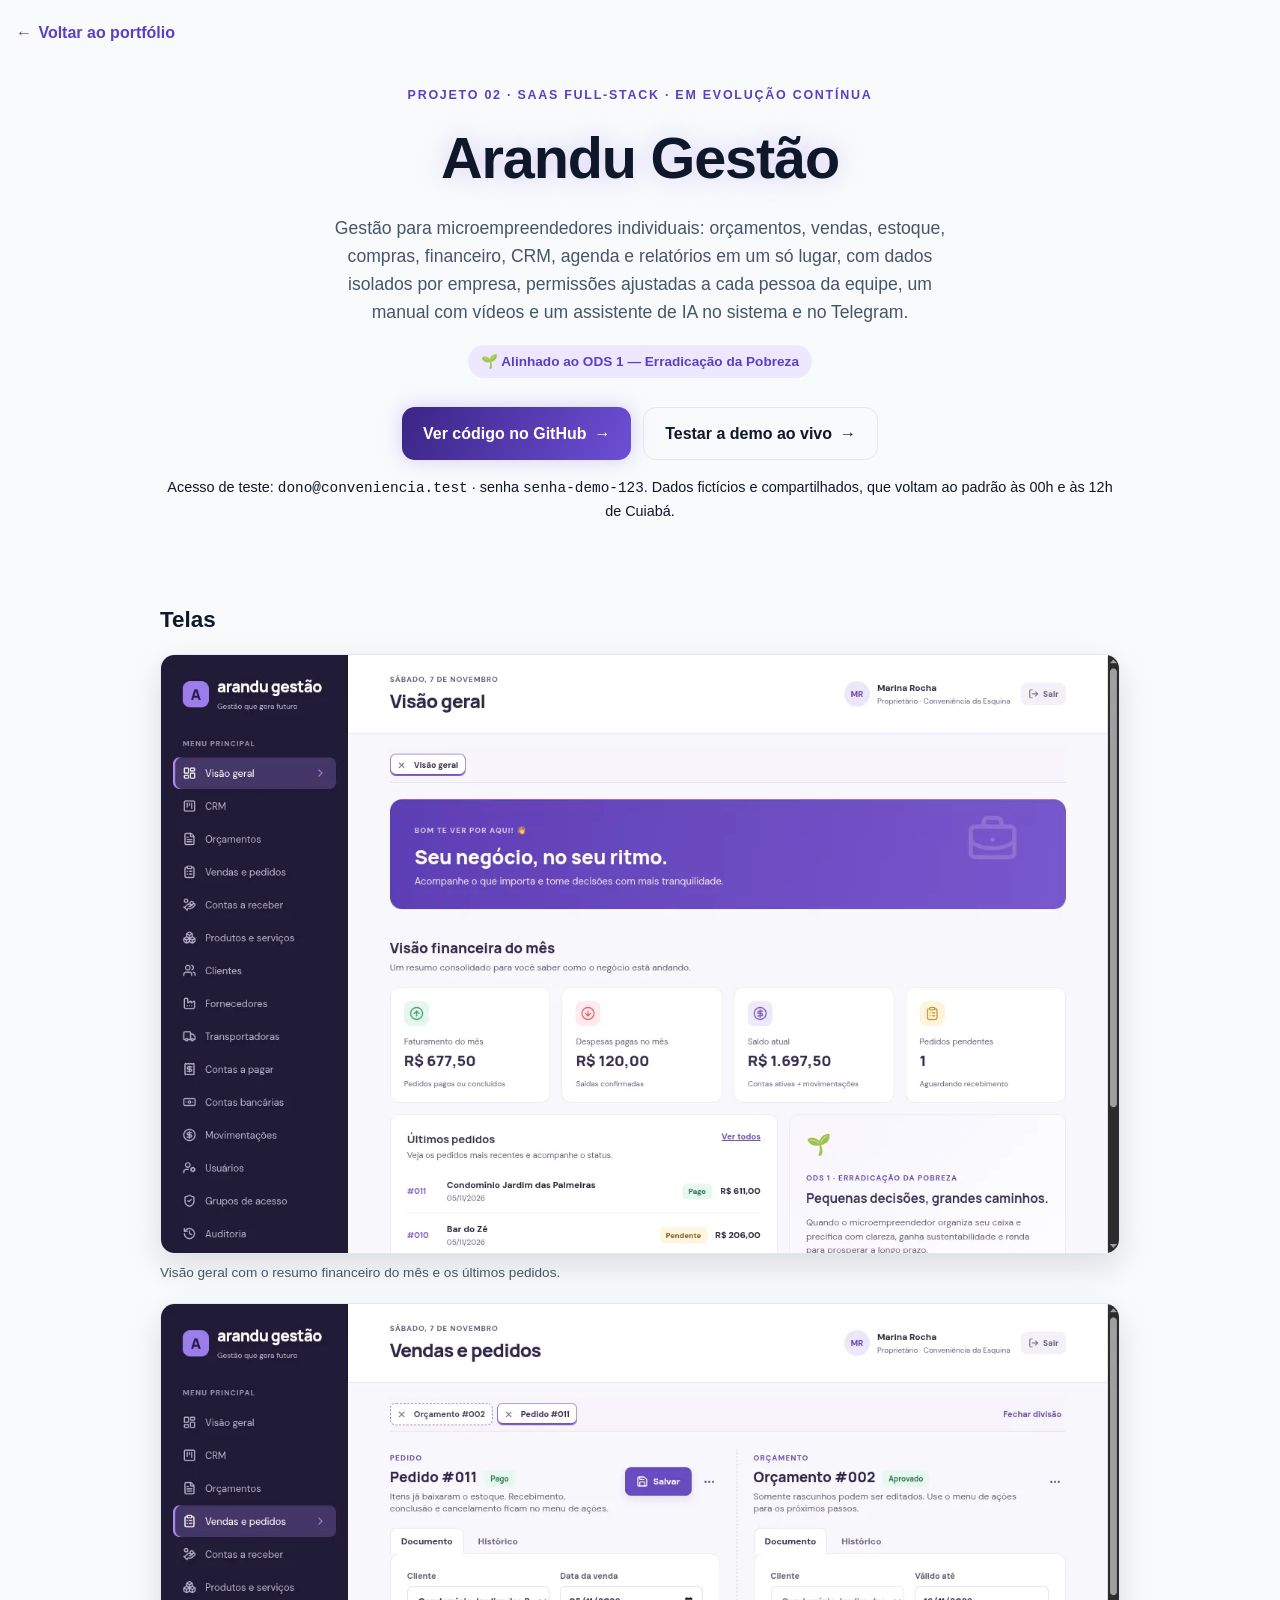
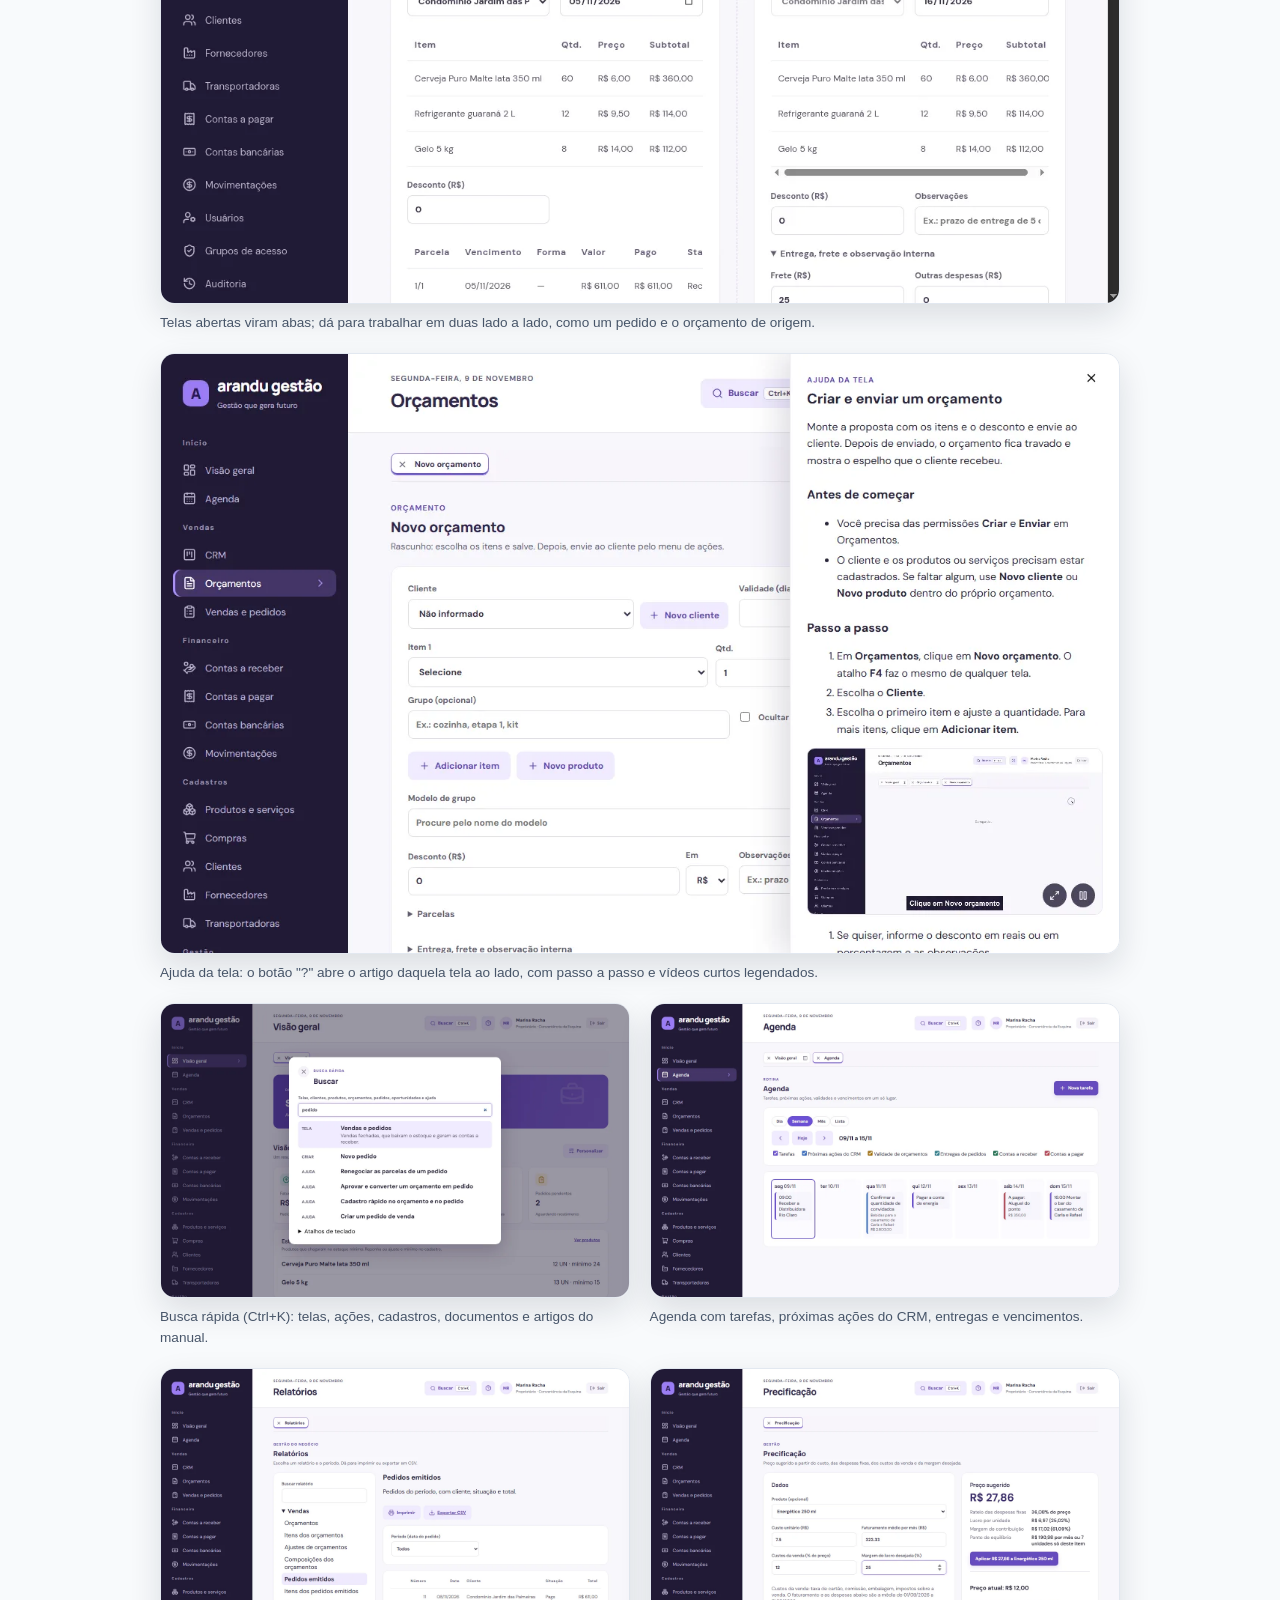
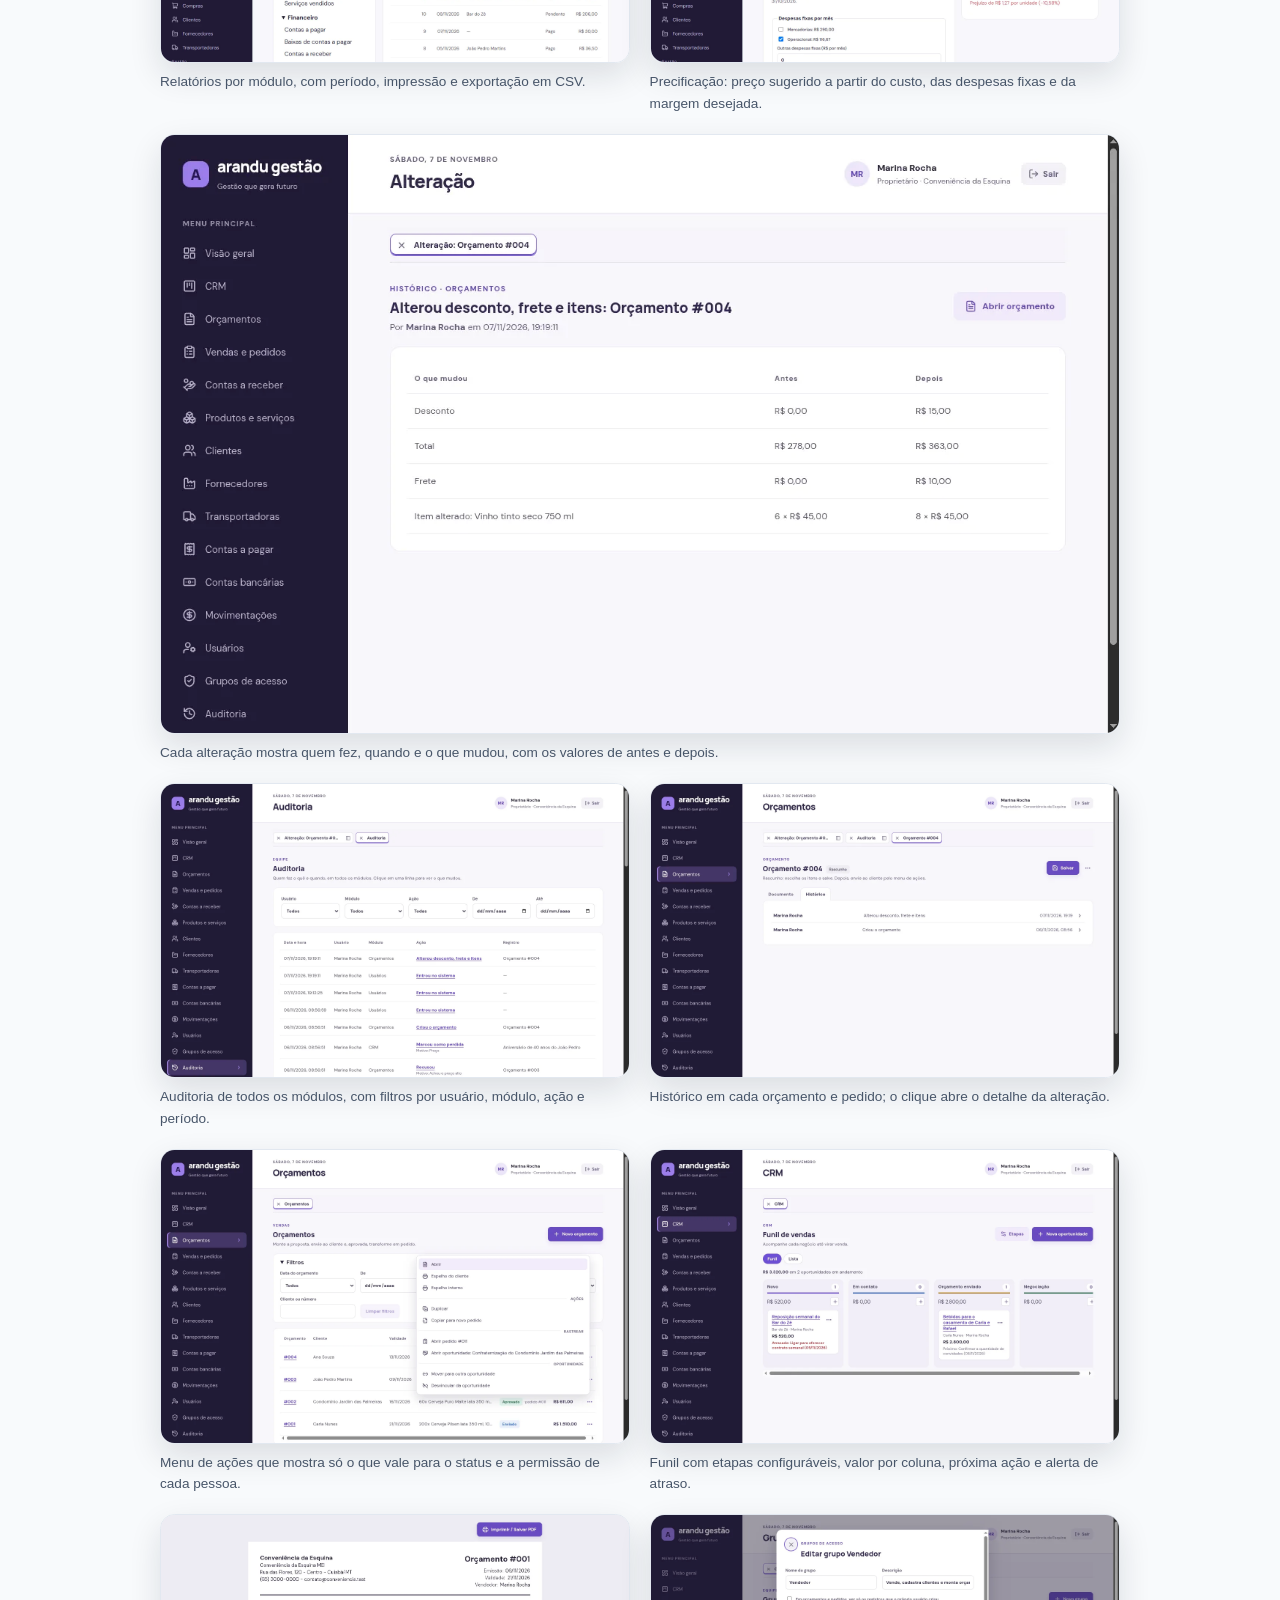
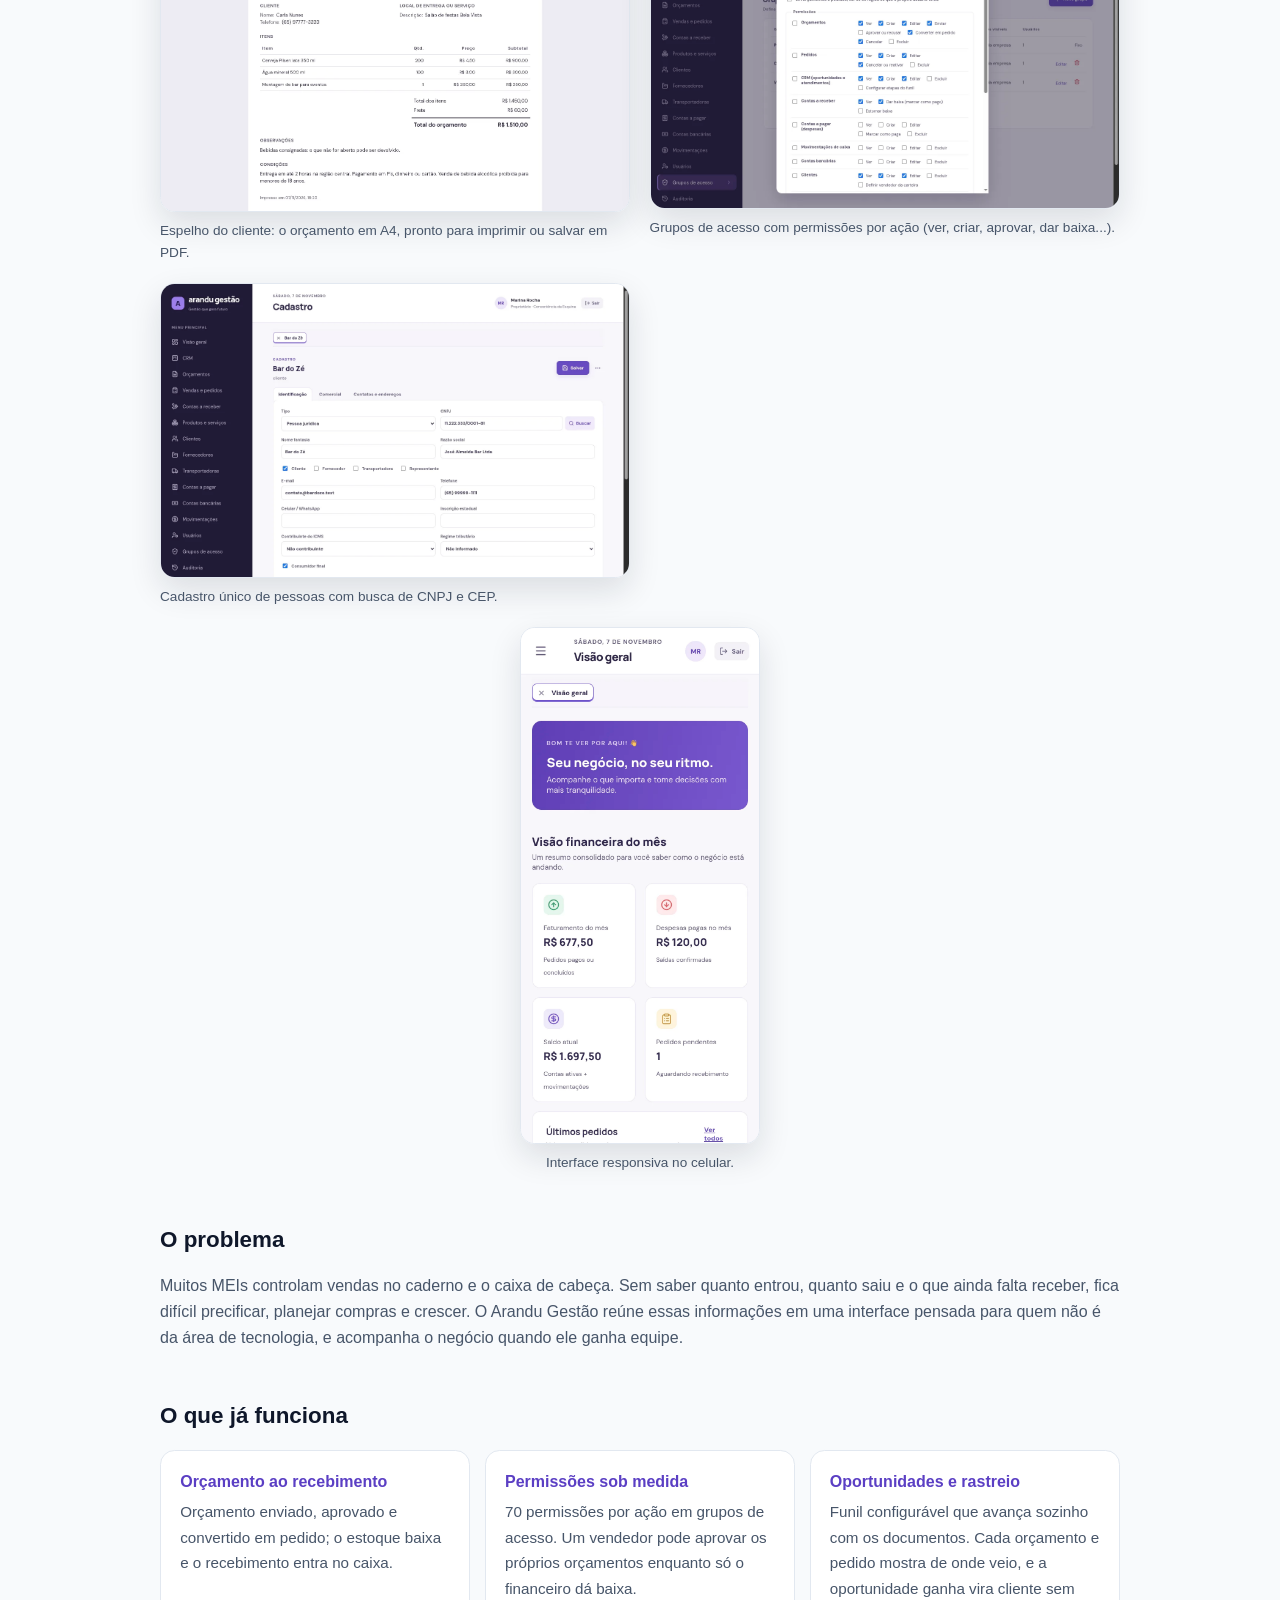
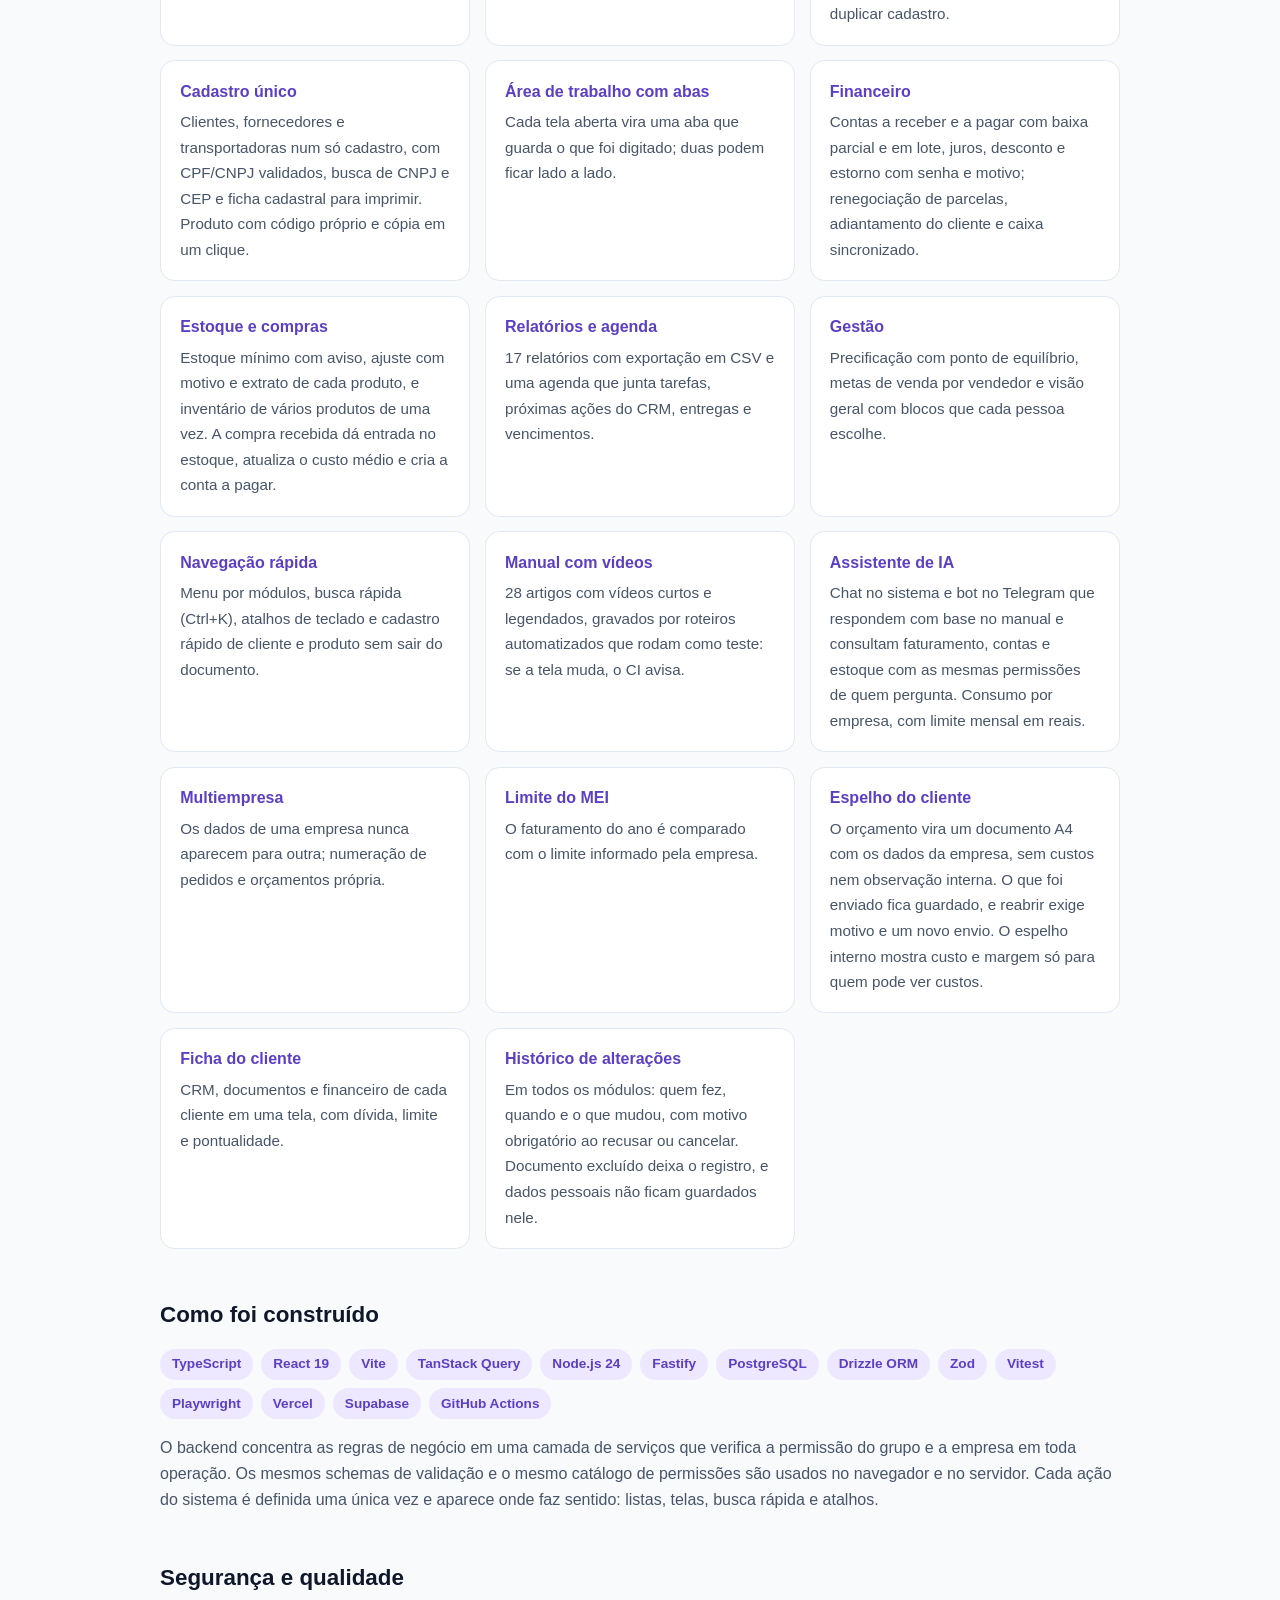
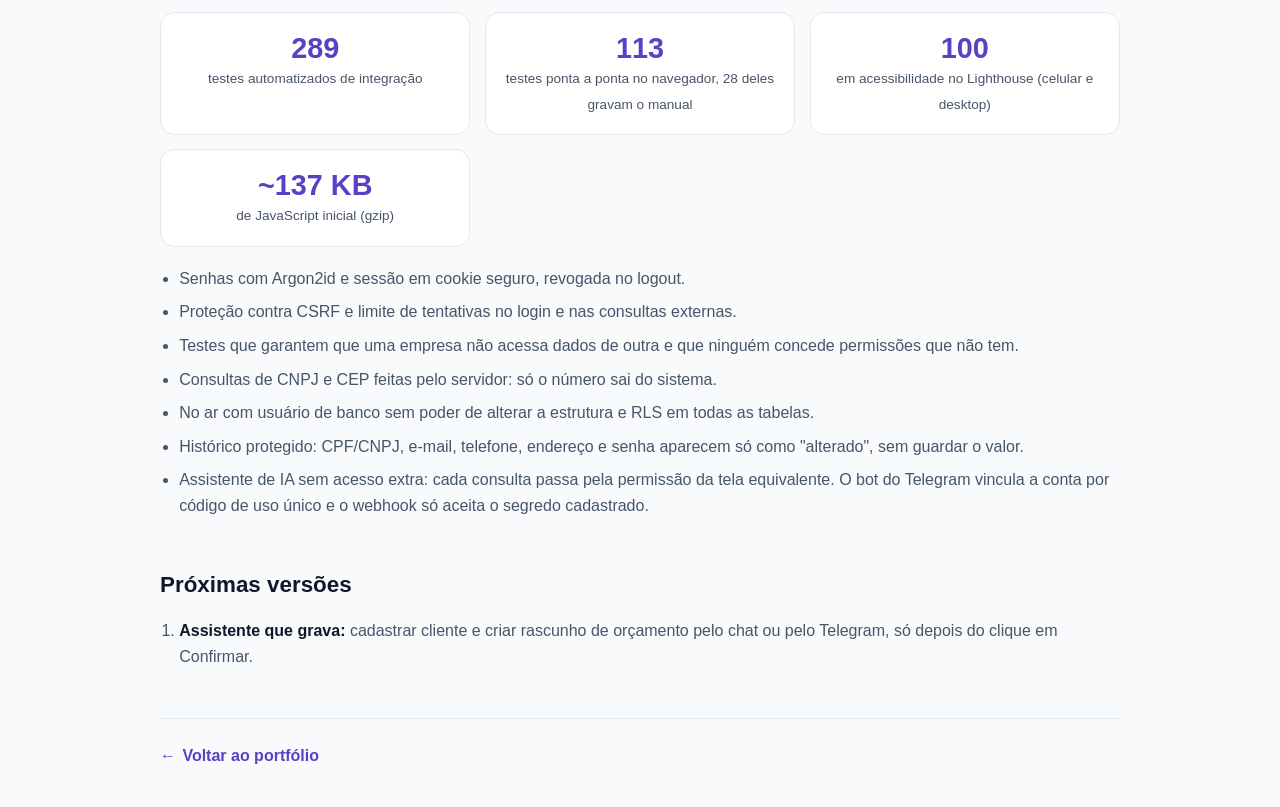
==== commit e14a8ede: "feat: vitrine do Arandu Gestão com o assistente de IA e o bot do Telegram Números atualizados (289 t" ====
--- a/projetos/arandue.html
+++ b/projetos/arandue.html
@@ -29,7 +29,8 @@
         Gestão para microempreendedores individuais: orçamentos, vendas,
         estoque, compras, financeiro, CRM, agenda e relatórios em um só lugar,
         com dados isolados por empresa, permissões ajustadas a cada pessoa da
-        equipe e um manual com vídeos dentro do próprio sistema.
+        equipe, um manual com vídeos e um assistente de IA no sistema e no
+        Telegram.
       </p>
       <p class="selo">
         <span aria-hidden="true">🌱</span> Alinhado ao ODS 1 — Erradicação da
@@ -242,7 +243,7 @@
           <li>
             <strong>Permissões sob medida</strong>
             <span
-              >69 permissões por ação em grupos de acesso. Um vendedor pode
+              >70 permissões por ação em grupos de acesso. Um vendedor pode
               aprovar os próprios orçamentos enquanto só o financeiro dá
               baixa.</span
             >
@@ -259,7 +260,8 @@
             <strong>Cadastro único</strong>
             <span
               >Clientes, fornecedores e transportadoras num só cadastro, com
-              CPF/CNPJ validados e busca de CNPJ e CEP.</span
+              CPF/CNPJ validados, busca de CNPJ e CEP e ficha cadastral para
+              imprimir. Produto com código próprio e cópia em um clique.</span
             >
           </li>
           <li>
@@ -281,8 +283,9 @@
             <strong>Estoque e compras</strong>
             <span
               >Estoque mínimo com aviso, ajuste com motivo e extrato de cada
-              produto. A compra recebida dá entrada no estoque, atualiza o custo
-              médio e cria a conta a pagar.</span
+              produto, e inventário de vários produtos de uma vez. A compra
+              recebida dá entrada no estoque, atualiza o custo médio e cria a
+              conta a pagar.</span
             >
           </li>
           <li>
@@ -309,8 +312,17 @@
           <li>
             <strong>Manual com vídeos</strong>
             <span
-              >27 artigos com vídeos curtos e legendados, gravados por roteiros
+              >28 artigos com vídeos curtos e legendados, gravados por roteiros
               automatizados que rodam como teste: se a tela muda, o CI avisa.</span
+            >
+          </li>
+          <li>
+            <strong>Assistente de IA</strong>
+            <span
+              >Chat no sistema e bot no Telegram que respondem com base no
+              manual e consultam faturamento, contas e estoque com as mesmas
+              permissões de quem pergunta. Consumo por empresa, com limite
+              mensal em reais.</span
             >
           </li>
           <li>
@@ -385,8 +397,8 @@
       <section aria-labelledby="titulo-qualidade">
         <h2 id="titulo-qualidade">Segurança e qualidade</h2>
         <ul class="numeros">
-          <li><strong>246</strong><span>testes automatizados de integração</span></li>
-          <li><strong>104</strong><span>testes ponta a ponta no navegador, 27 deles gravam o manual</span></li>
+          <li><strong>289</strong><span>testes automatizados de integração</span></li>
+          <li><strong>113</strong><span>testes ponta a ponta no navegador, 28 deles gravam o manual</span></li>
           <li><strong>100</strong><span>em acessibilidade no Lighthouse (celular e desktop)</span></li>
           <li><strong>~137 KB</strong><span>de JavaScript inicial (gzip)</span></li>
         </ul>
@@ -397,14 +409,14 @@
           <li>Consultas de CNPJ e CEP feitas pelo servidor: só o número sai do sistema.</li>
           <li>No ar com usuário de banco sem poder de alterar a estrutura e RLS em todas as tabelas.</li>
           <li>Histórico protegido: CPF/CNPJ, e-mail, telefone, endereço e senha aparecem só como "alterado", sem guardar o valor.</li>
+          <li>Assistente de IA sem acesso extra: cada consulta passa pela permissão da tela equivalente. O bot do Telegram vincula a conta por código de uso único e o webhook só aceita o segredo cadastrado.</li>
         </ul>
       </section>
 
       <section aria-labelledby="titulo-proximos">
         <h2 id="titulo-proximos">Próximas versões</h2>
         <ol class="roteiro">
-          <li><strong>Ajustes de cadastro:</strong> código próprio e cópia de produto, número do pedido do cliente, inventário e ficha para imprimir.</li>
-          <li><strong>Assistente de IA:</strong> chat de ajuda que responde com base no manual e bot no Telegram com confirmação antes de gravar.</li>
+          <li><strong>Assistente que grava:</strong> cadastrar cliente e criar rascunho de orçamento pelo chat ou pelo Telegram, só depois do clique em Confirmar.</li>
         </ol>
       </section>
     </main>
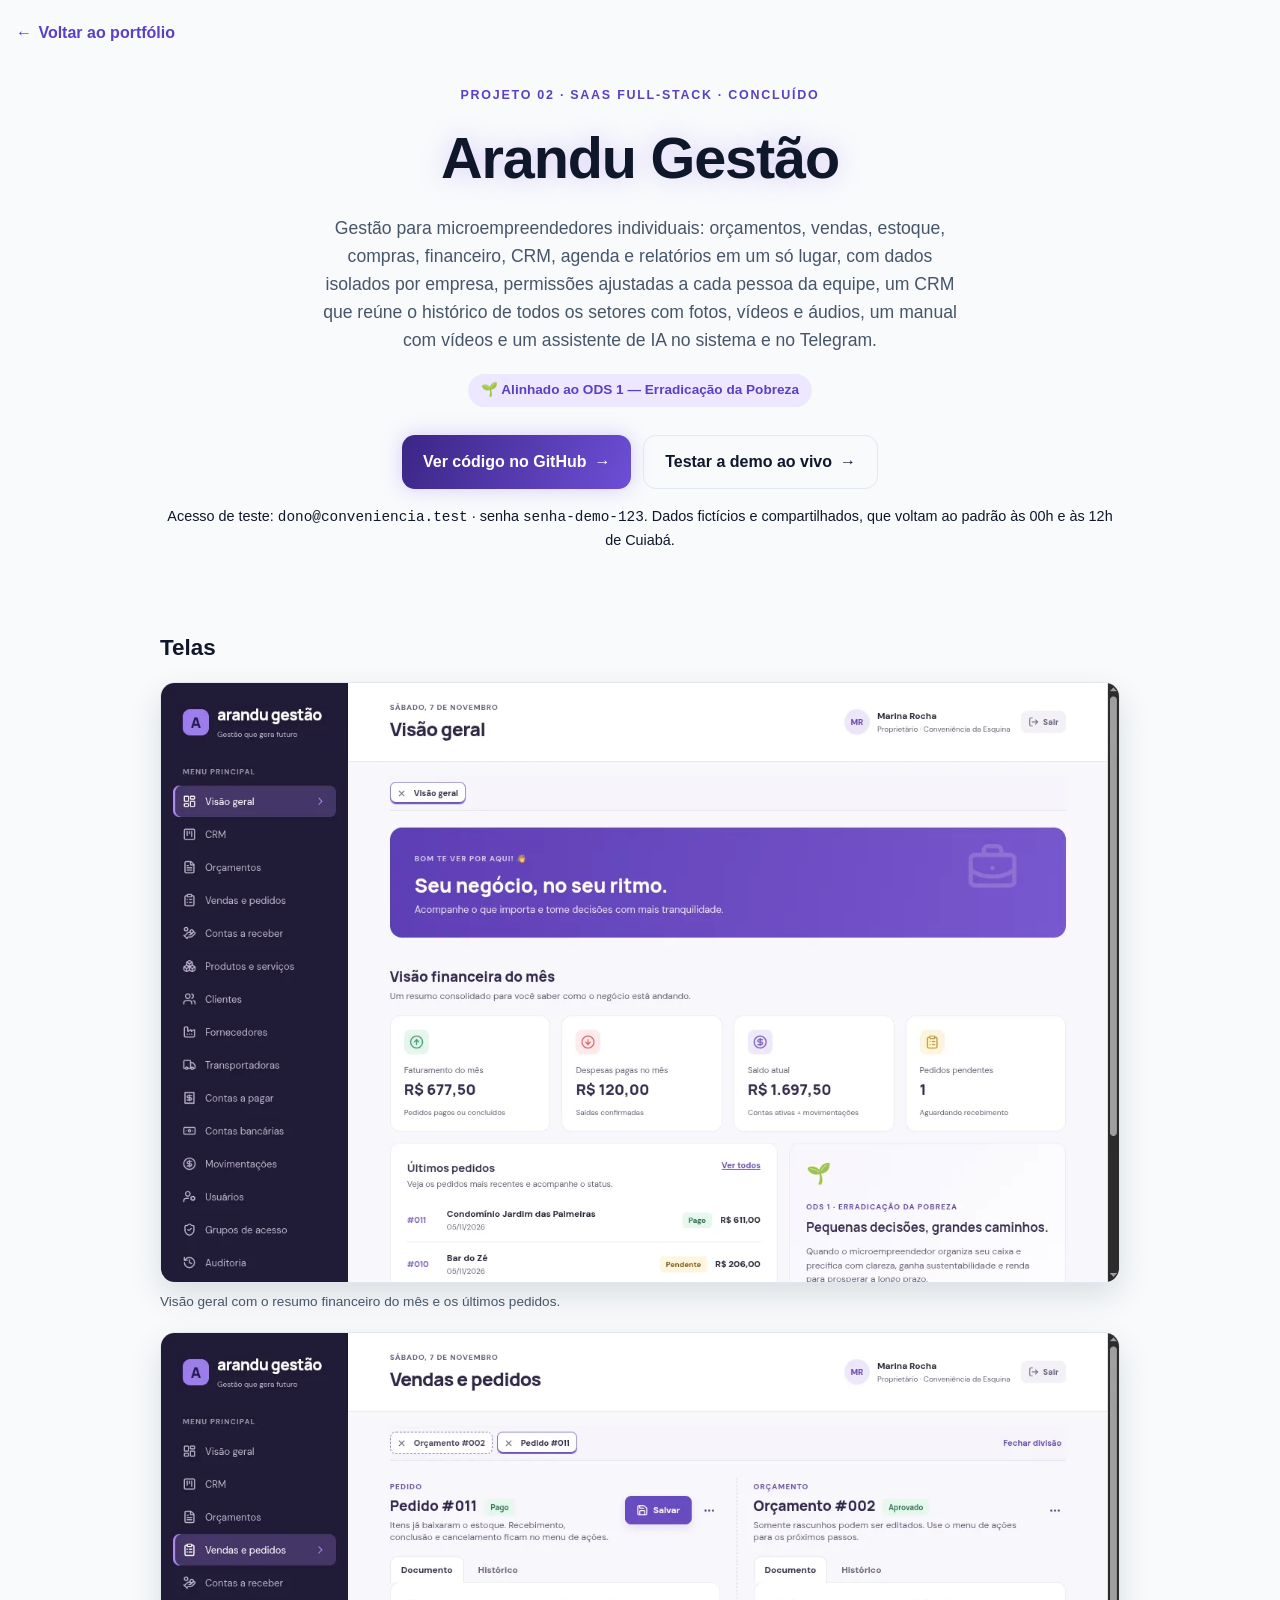
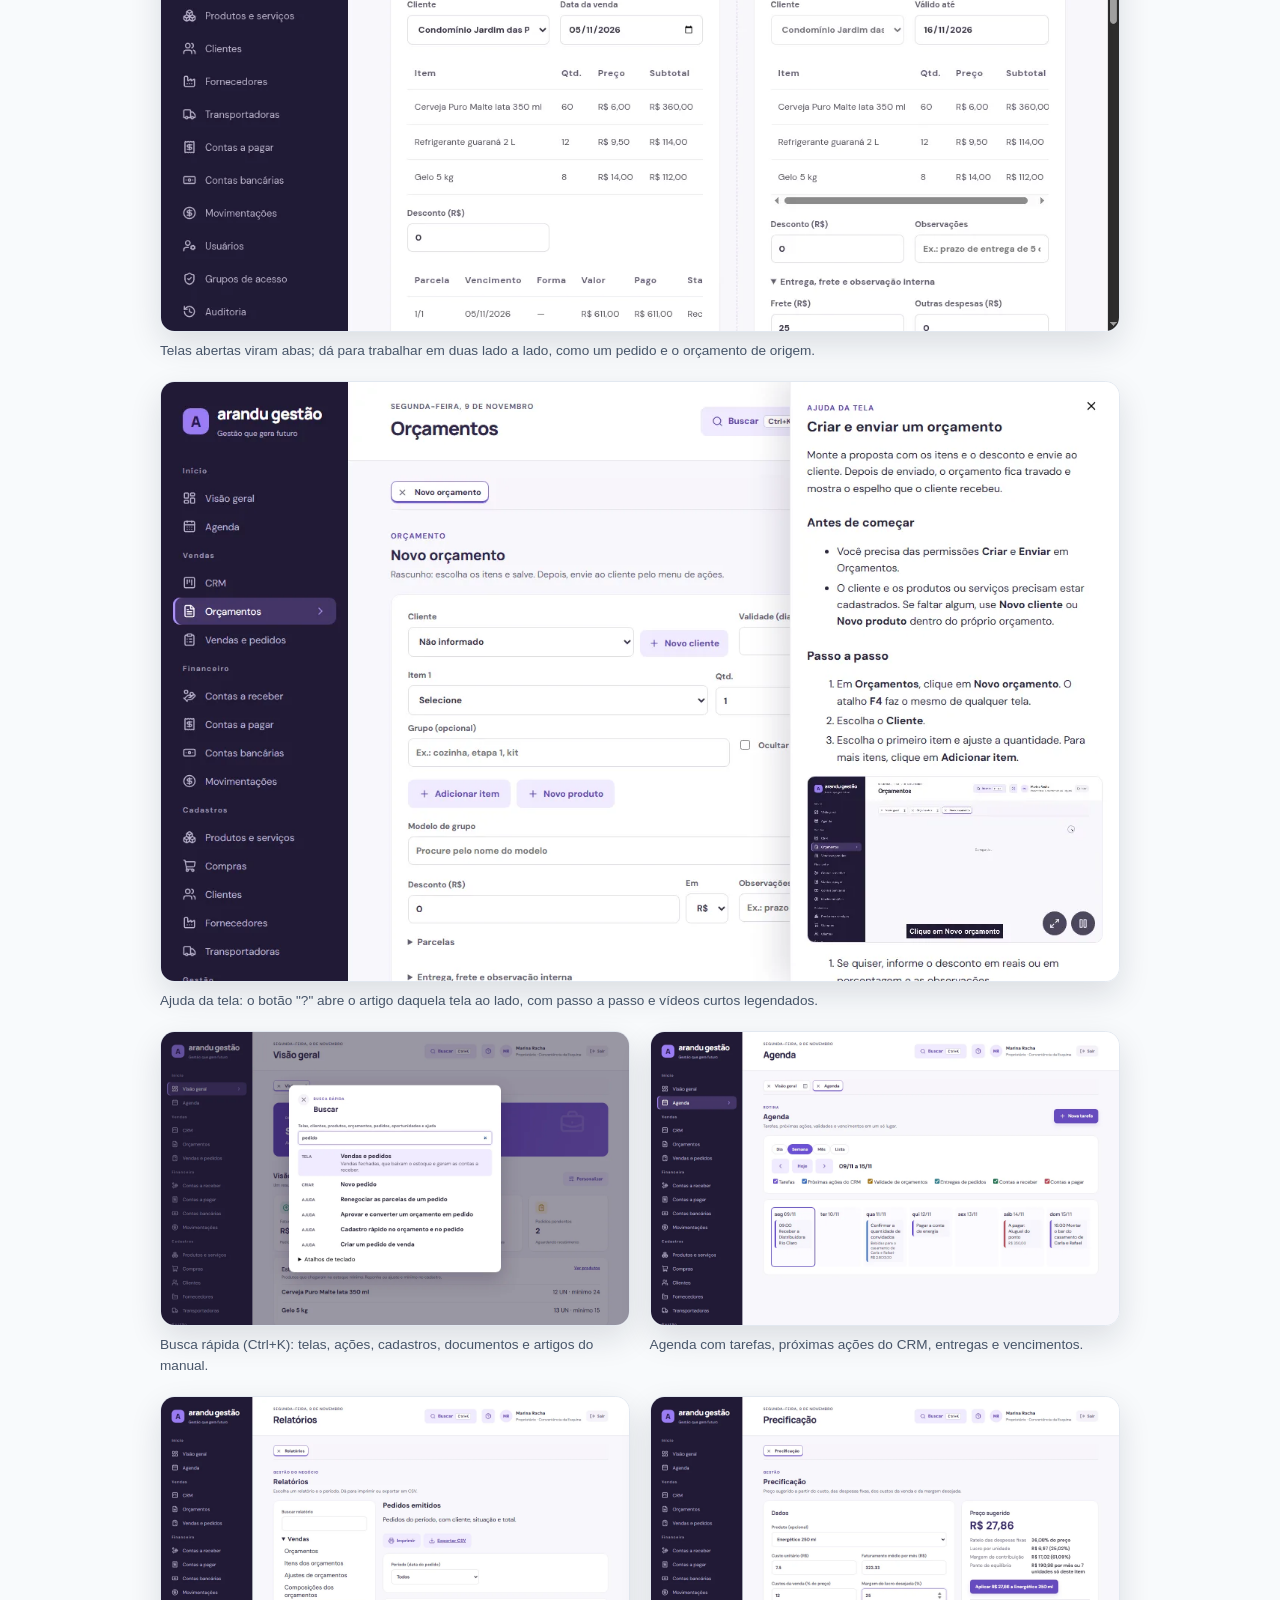
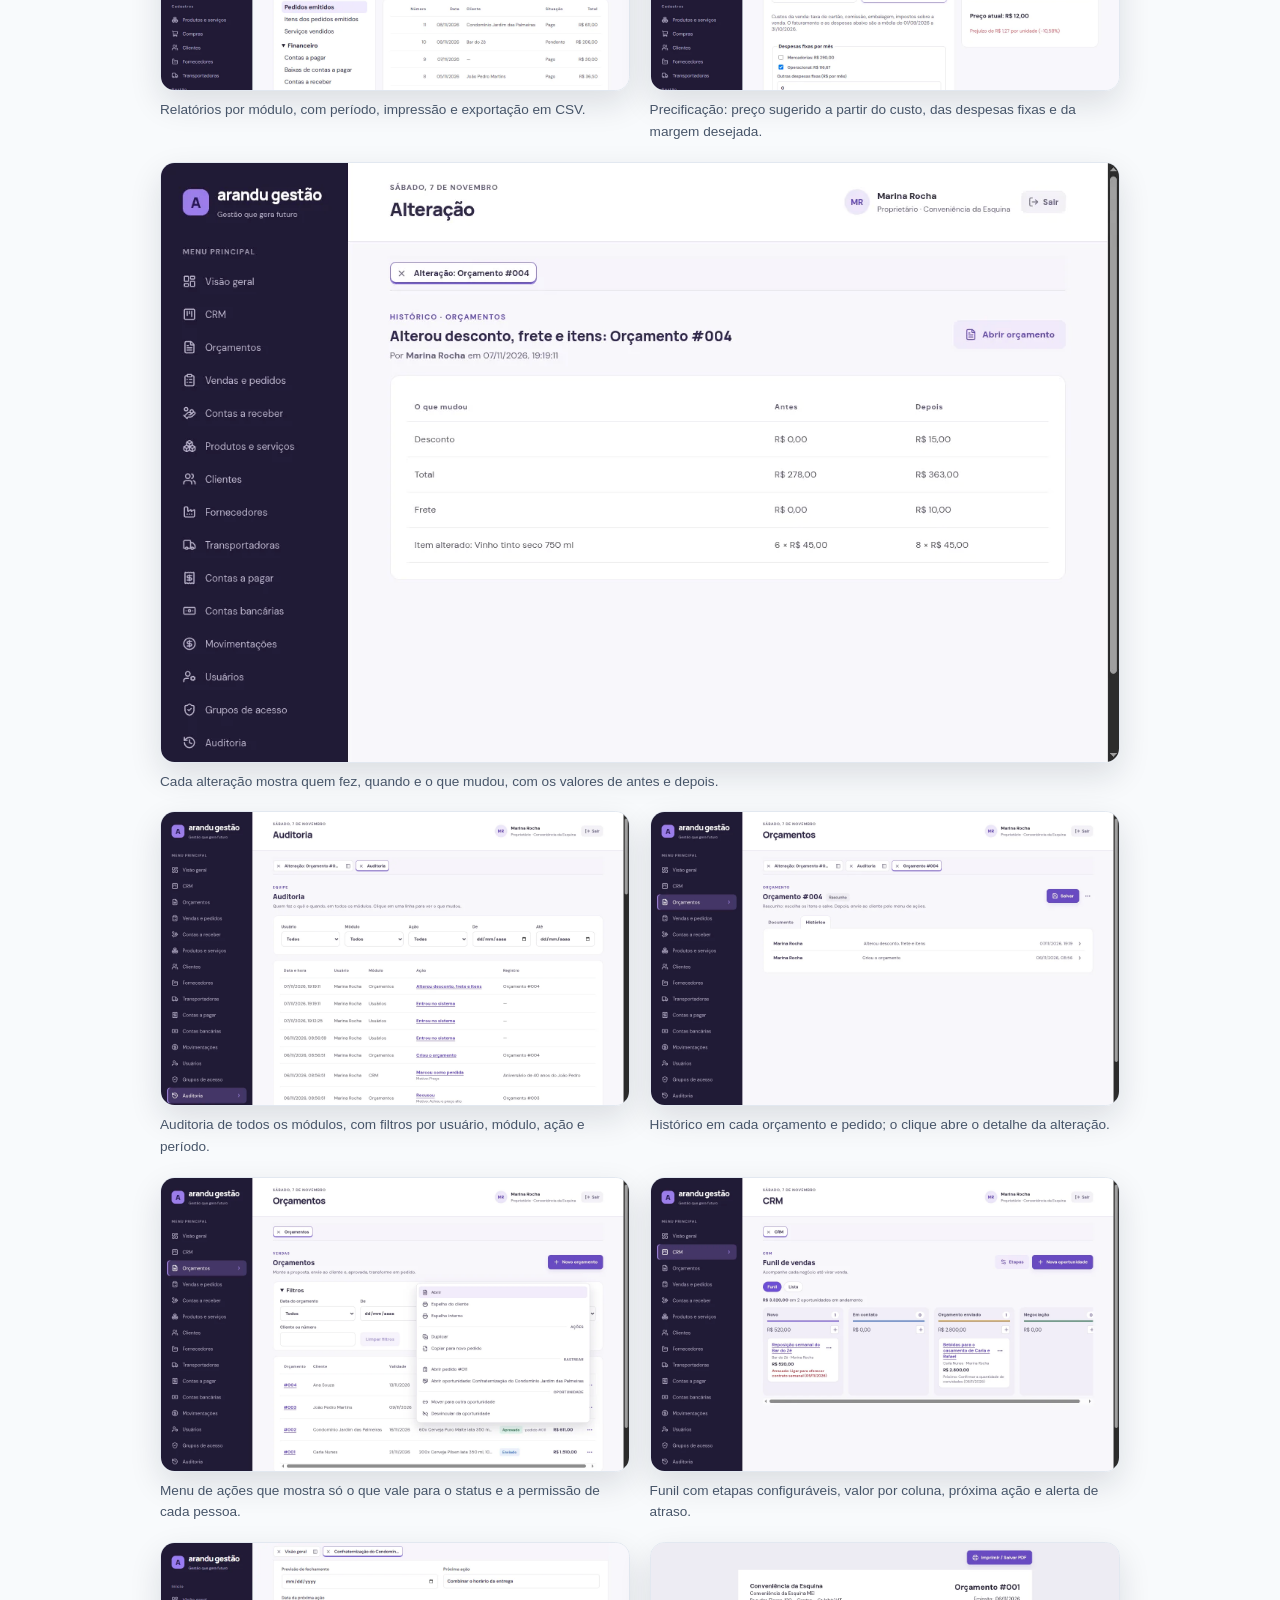
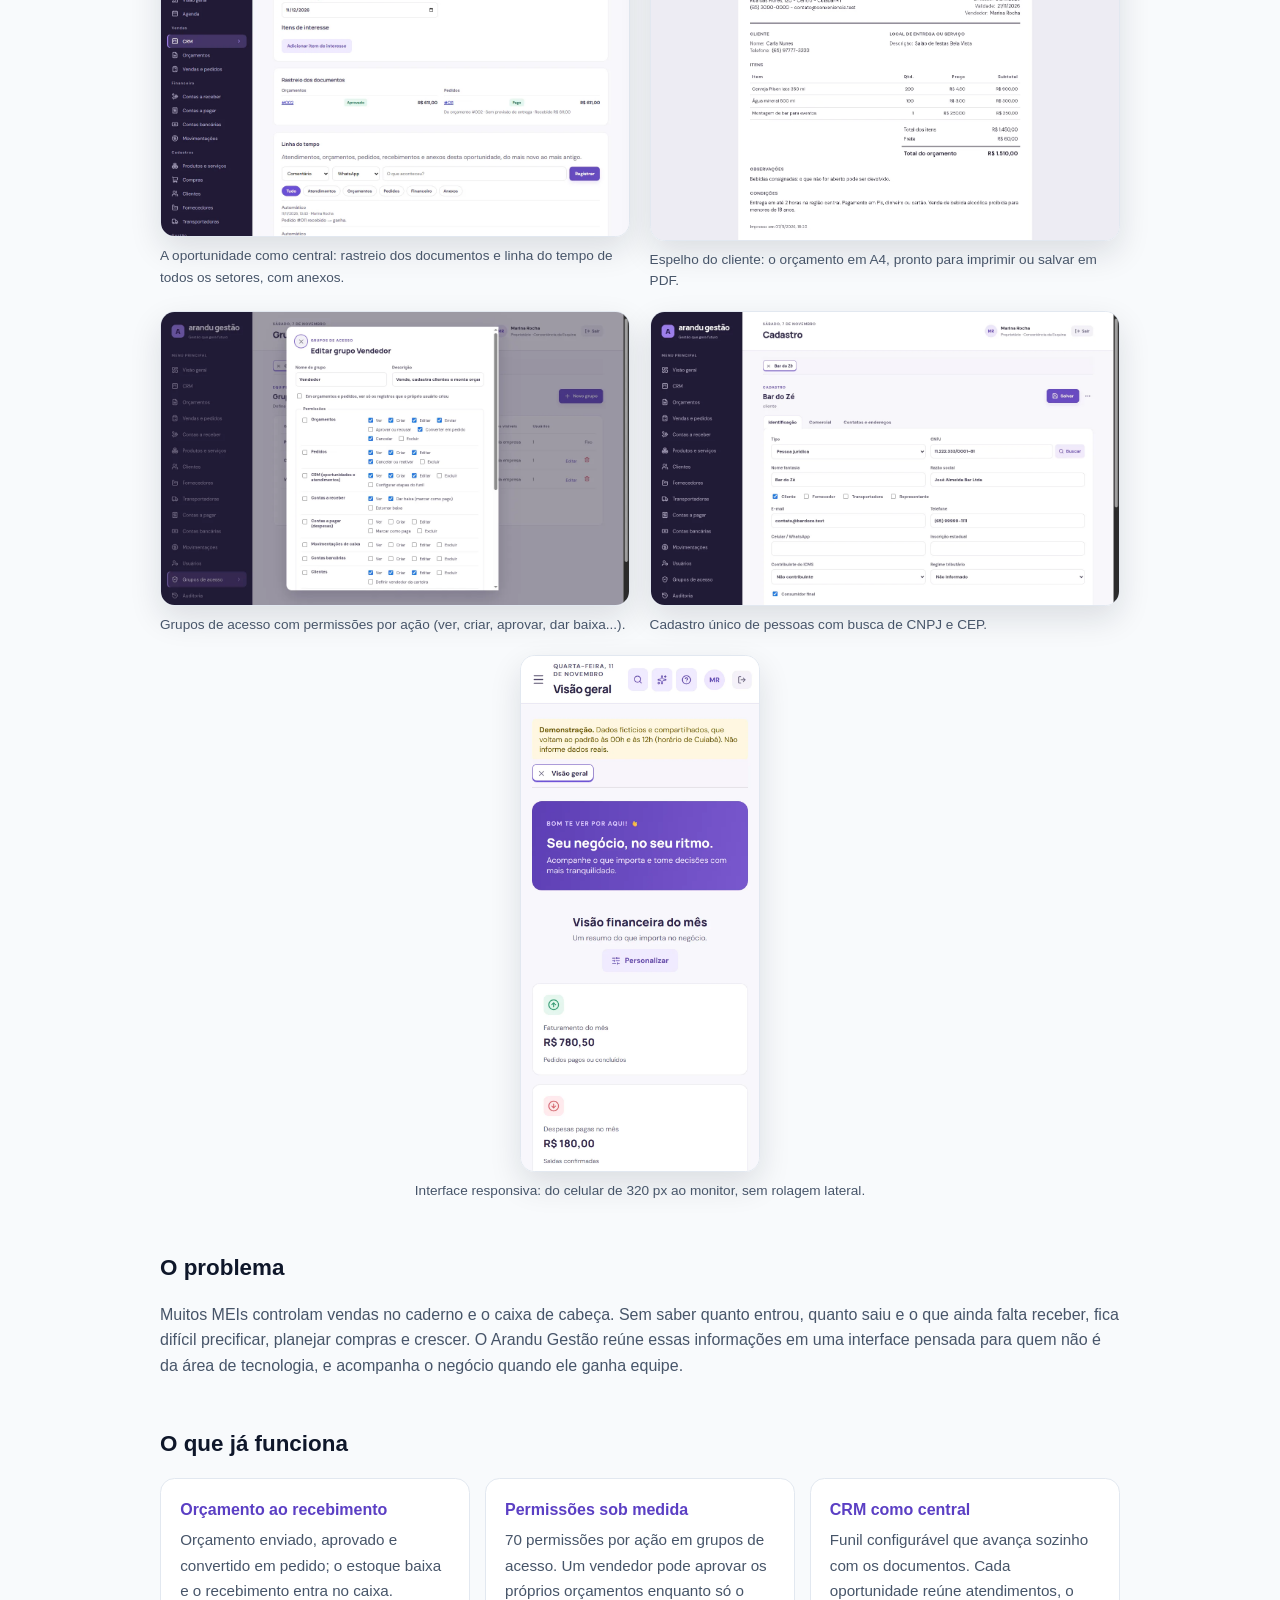
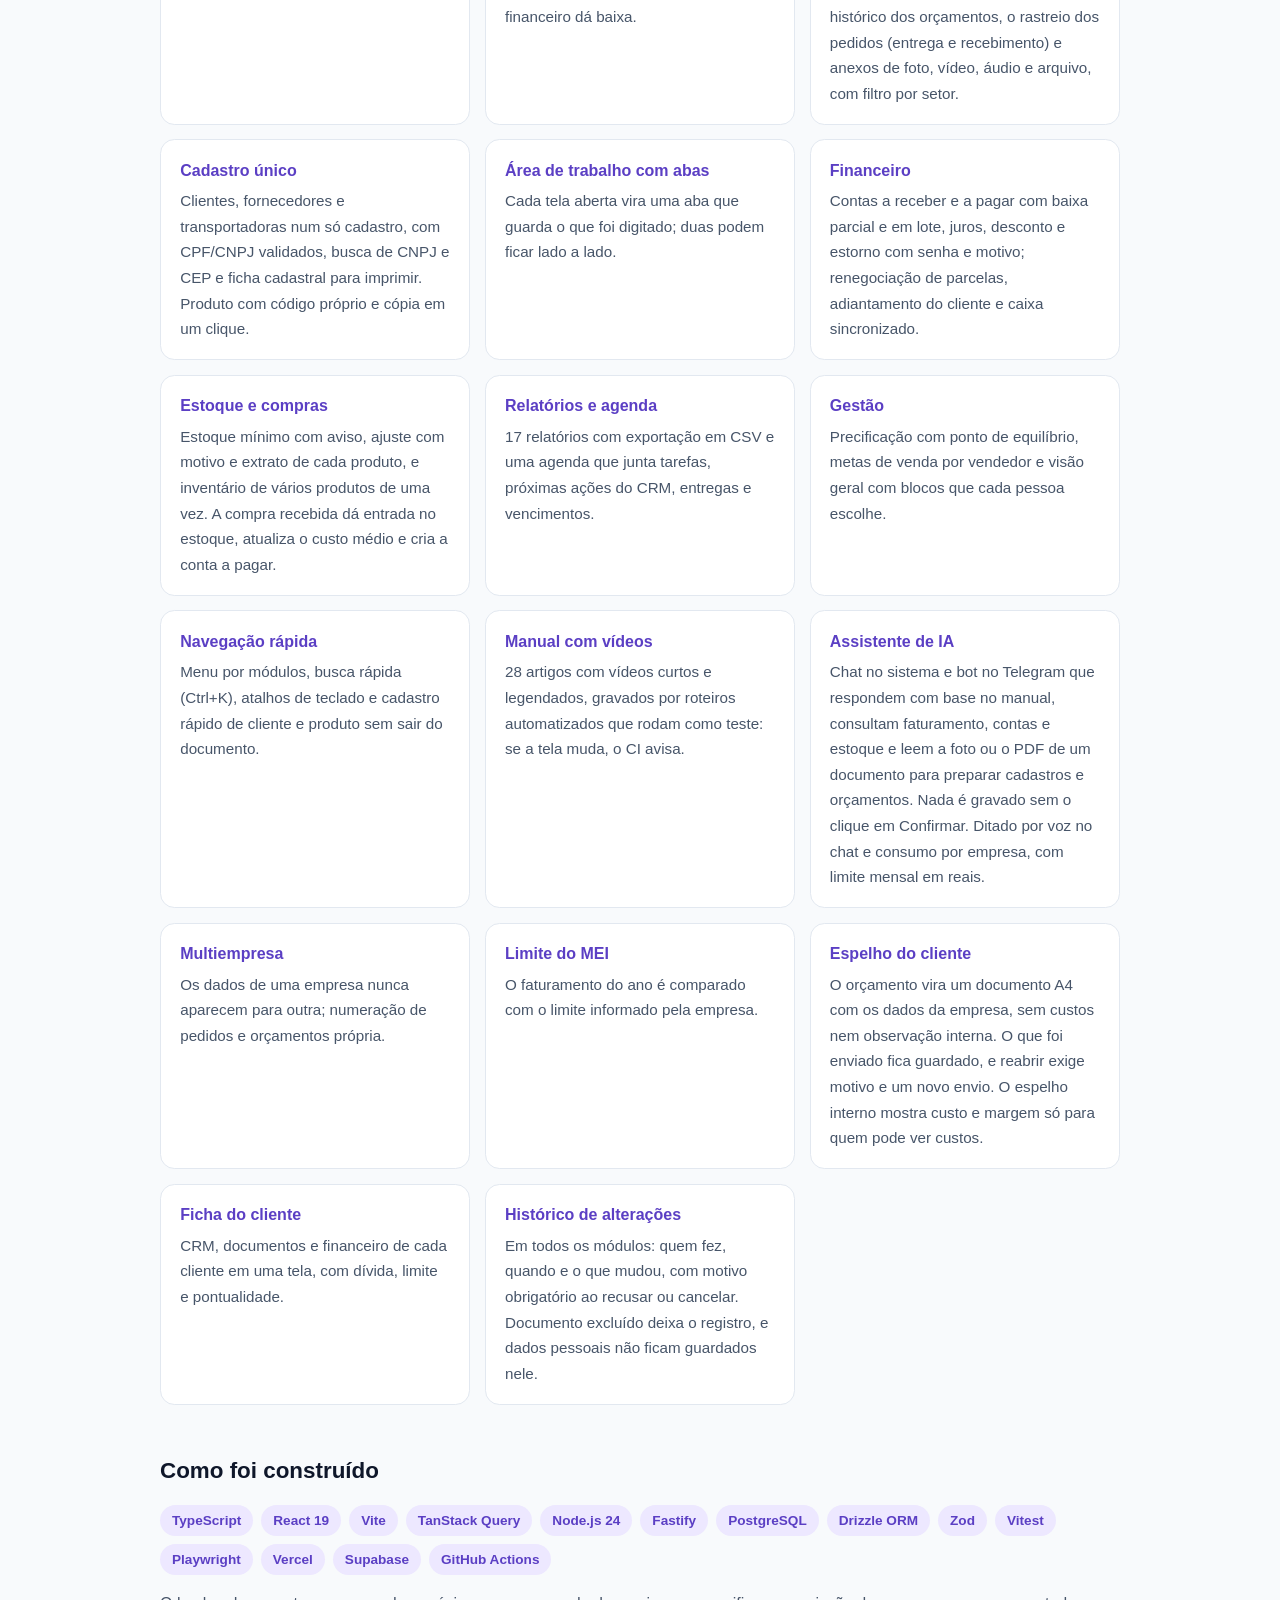
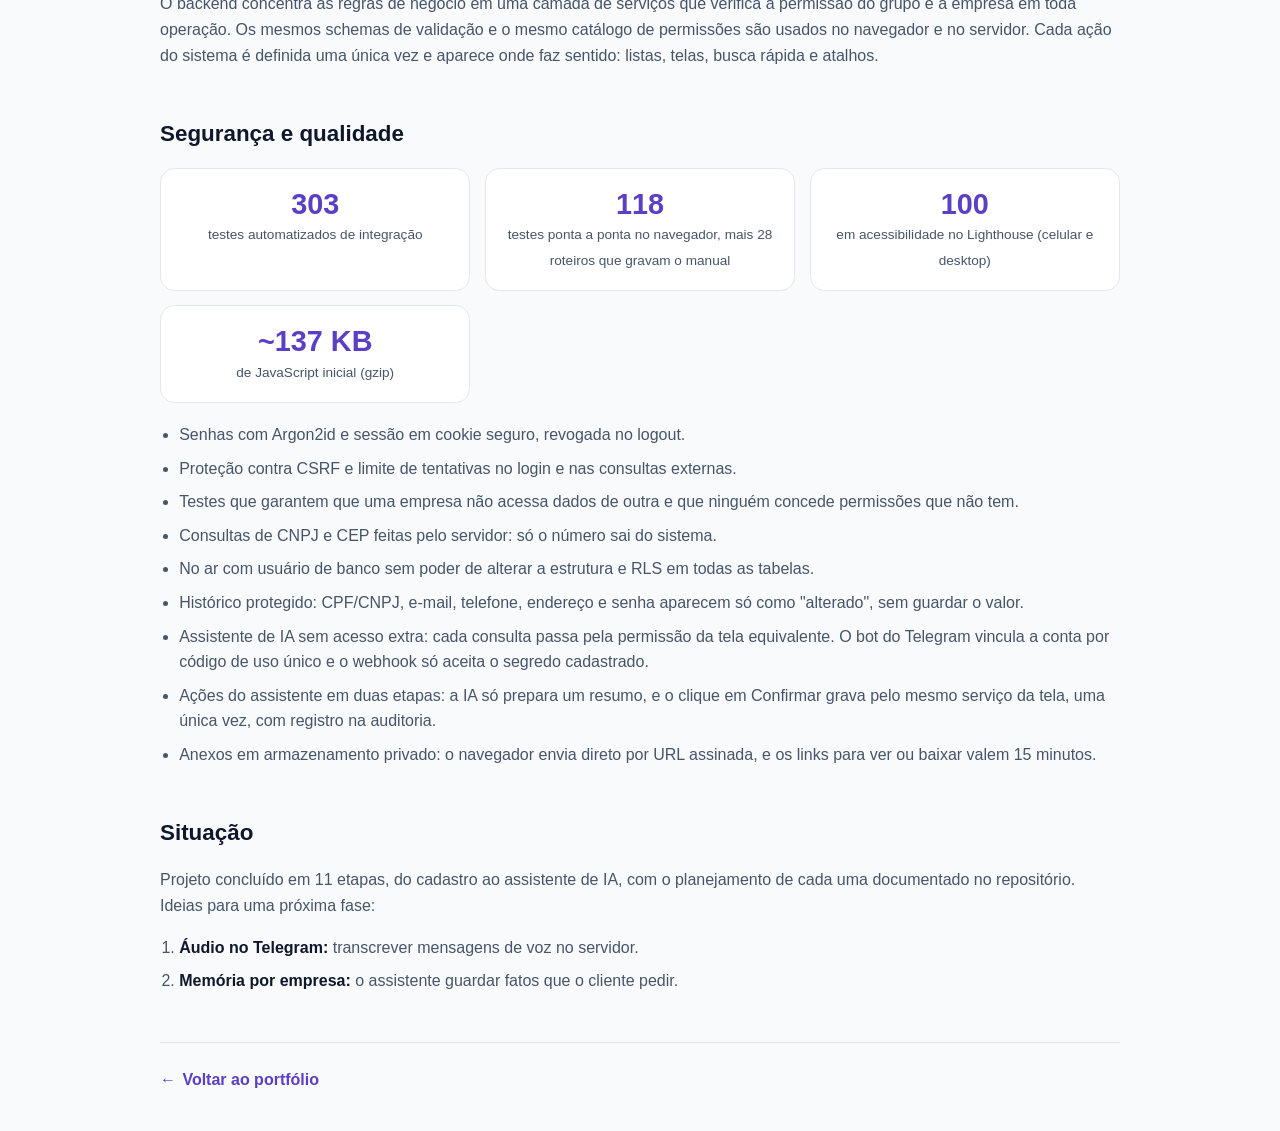
==== commit ed90633d: "feat: Arandu Gestão concluído, com o CRM como central e o assistente que grava - Projeto marcado com" ====
--- a/projetos/arandue.html
+++ b/projetos/arandue.html
@@ -5,7 +5,7 @@
     <meta name="viewport" content="width=device-width, initial-scale=1.0" />
     <meta
       name="description"
-      content="Arandu Gestão: SaaS de gestão para MEIs com orçamentos, vendas, estoque, compras, financeiro, CRM, agenda, relatórios e manual com vídeos, multiempresa e com permissões por ação."
+      content="Arandu Gestão: SaaS de gestão para MEIs com orçamentos, vendas, estoque, compras, financeiro, CRM com anexos, agenda, relatórios, manual com vídeos e assistente de IA no sistema e no Telegram, multiempresa e com permissões por ação."
     />
     <title>Arandu Gestão · Portfólio Nabor N Silva</title>
     <link rel="shortcut icon" href="../img/favicon.ico" type="image/x-icon" />
@@ -23,14 +23,15 @@
     >
 
     <header class="hero">
-      <p class="eyebrow">Projeto 02 · SaaS full-stack · em evolução contínua</p>
+      <p class="eyebrow">Projeto 02 · SaaS full-stack · concluído</p>
       <h1>Arandu Gestão</h1>
       <p class="lead">
         Gestão para microempreendedores individuais: orçamentos, vendas,
         estoque, compras, financeiro, CRM, agenda e relatórios em um só lugar,
         com dados isolados por empresa, permissões ajustadas a cada pessoa da
-        equipe, um manual com vídeos e um assistente de IA no sistema e no
-        Telegram.
+        equipe, um CRM que reúne o histórico de todos os setores com fotos,
+        vídeos e áudios, um manual com vídeos e um assistente de IA no sistema
+        e no Telegram.
       </p>
       <p class="selo">
         <span aria-hidden="true">🌱</span> Alinhado ao ODS 1 — Erradicação da
@@ -178,6 +179,16 @@
           </figure>
           <figure>
             <img
+              src="../img/arandue/crm-central.webp"
+              alt="Oportunidade no CRM com o rastreio do orçamento e do pedido pago e a linha do tempo com filtros por setor."
+              width="1280"
+              height="800"
+              loading="lazy"
+            />
+            <figcaption>A oportunidade como central: rastreio dos documentos e linha do tempo de todos os setores, com anexos.</figcaption>
+          </figure>
+          <figure>
+            <img
               src="../img/arandue/espelho.webp"
               alt="Orçamento em formato A4 com dados da empresa e do cliente, itens, frete, total e condições, pronto para imprimir."
               width="1265"
@@ -214,7 +225,7 @@
               height="1688"
               loading="lazy"
             />
-            <figcaption>Interface responsiva no celular.</figcaption>
+            <figcaption>Interface responsiva: do celular de 320 px ao monitor, sem rolagem lateral.</figcaption>
           </figure>
         </div>
       </section>
@@ -249,11 +260,12 @@
             >
           </li>
           <li>
-            <strong>Oportunidades e rastreio</strong>
+            <strong>CRM como central</strong>
             <span
               >Funil configurável que avança sozinho com os documentos. Cada
-              orçamento e pedido mostra de onde veio, e a oportunidade ganha
-              vira cliente sem duplicar cadastro.</span
+              oportunidade reúne atendimentos, o histórico dos orçamentos, o
+              rastreio dos pedidos (entrega e recebimento) e anexos de foto,
+              vídeo, áudio e arquivo, com filtro por setor.</span
             >
           </li>
           <li>
@@ -320,9 +332,10 @@
             <strong>Assistente de IA</strong>
             <span
               >Chat no sistema e bot no Telegram que respondem com base no
-              manual e consultam faturamento, contas e estoque com as mesmas
-              permissões de quem pergunta. Consumo por empresa, com limite
-              mensal em reais.</span
+              manual, consultam faturamento, contas e estoque e leem a foto ou o
+              PDF de um documento para preparar cadastros e orçamentos. Nada é
+              gravado sem o clique em Confirmar. Ditado por voz no chat e
+              consumo por empresa, com limite mensal em reais.</span
             >
           </li>
           <li>
@@ -397,8 +410,8 @@
       <section aria-labelledby="titulo-qualidade">
         <h2 id="titulo-qualidade">Segurança e qualidade</h2>
         <ul class="numeros">
-          <li><strong>289</strong><span>testes automatizados de integração</span></li>
-          <li><strong>113</strong><span>testes ponta a ponta no navegador, 28 deles gravam o manual</span></li>
+          <li><strong>303</strong><span>testes automatizados de integração</span></li>
+          <li><strong>118</strong><span>testes ponta a ponta no navegador, mais 28 roteiros que gravam o manual</span></li>
           <li><strong>100</strong><span>em acessibilidade no Lighthouse (celular e desktop)</span></li>
           <li><strong>~137 KB</strong><span>de JavaScript inicial (gzip)</span></li>
         </ul>
@@ -410,13 +423,21 @@
           <li>No ar com usuário de banco sem poder de alterar a estrutura e RLS em todas as tabelas.</li>
           <li>Histórico protegido: CPF/CNPJ, e-mail, telefone, endereço e senha aparecem só como "alterado", sem guardar o valor.</li>
           <li>Assistente de IA sem acesso extra: cada consulta passa pela permissão da tela equivalente. O bot do Telegram vincula a conta por código de uso único e o webhook só aceita o segredo cadastrado.</li>
+          <li>Ações do assistente em duas etapas: a IA só prepara um resumo, e o clique em Confirmar grava pelo mesmo serviço da tela, uma única vez, com registro na auditoria.</li>
+          <li>Anexos em armazenamento privado: o navegador envia direto por URL assinada, e os links para ver ou baixar valem 15 minutos.</li>
         </ul>
       </section>
 
       <section aria-labelledby="titulo-proximos">
-        <h2 id="titulo-proximos">Próximas versões</h2>
+        <h2 id="titulo-proximos">Situação</h2>
+        <p>
+          Projeto concluído em 11 etapas, do cadastro ao assistente de IA, com o
+          planejamento de cada uma documentado no repositório. Ideias para uma
+          próxima fase:
+        </p>
         <ol class="roteiro">
-          <li><strong>Assistente que grava:</strong> cadastrar cliente e criar rascunho de orçamento pelo chat ou pelo Telegram, só depois do clique em Confirmar.</li>
+          <li><strong>Áudio no Telegram:</strong> transcrever mensagens de voz no servidor.</li>
+          <li><strong>Memória por empresa:</strong> o assistente guardar fatos que o cliente pedir.</li>
         </ol>
       </section>
     </main>
